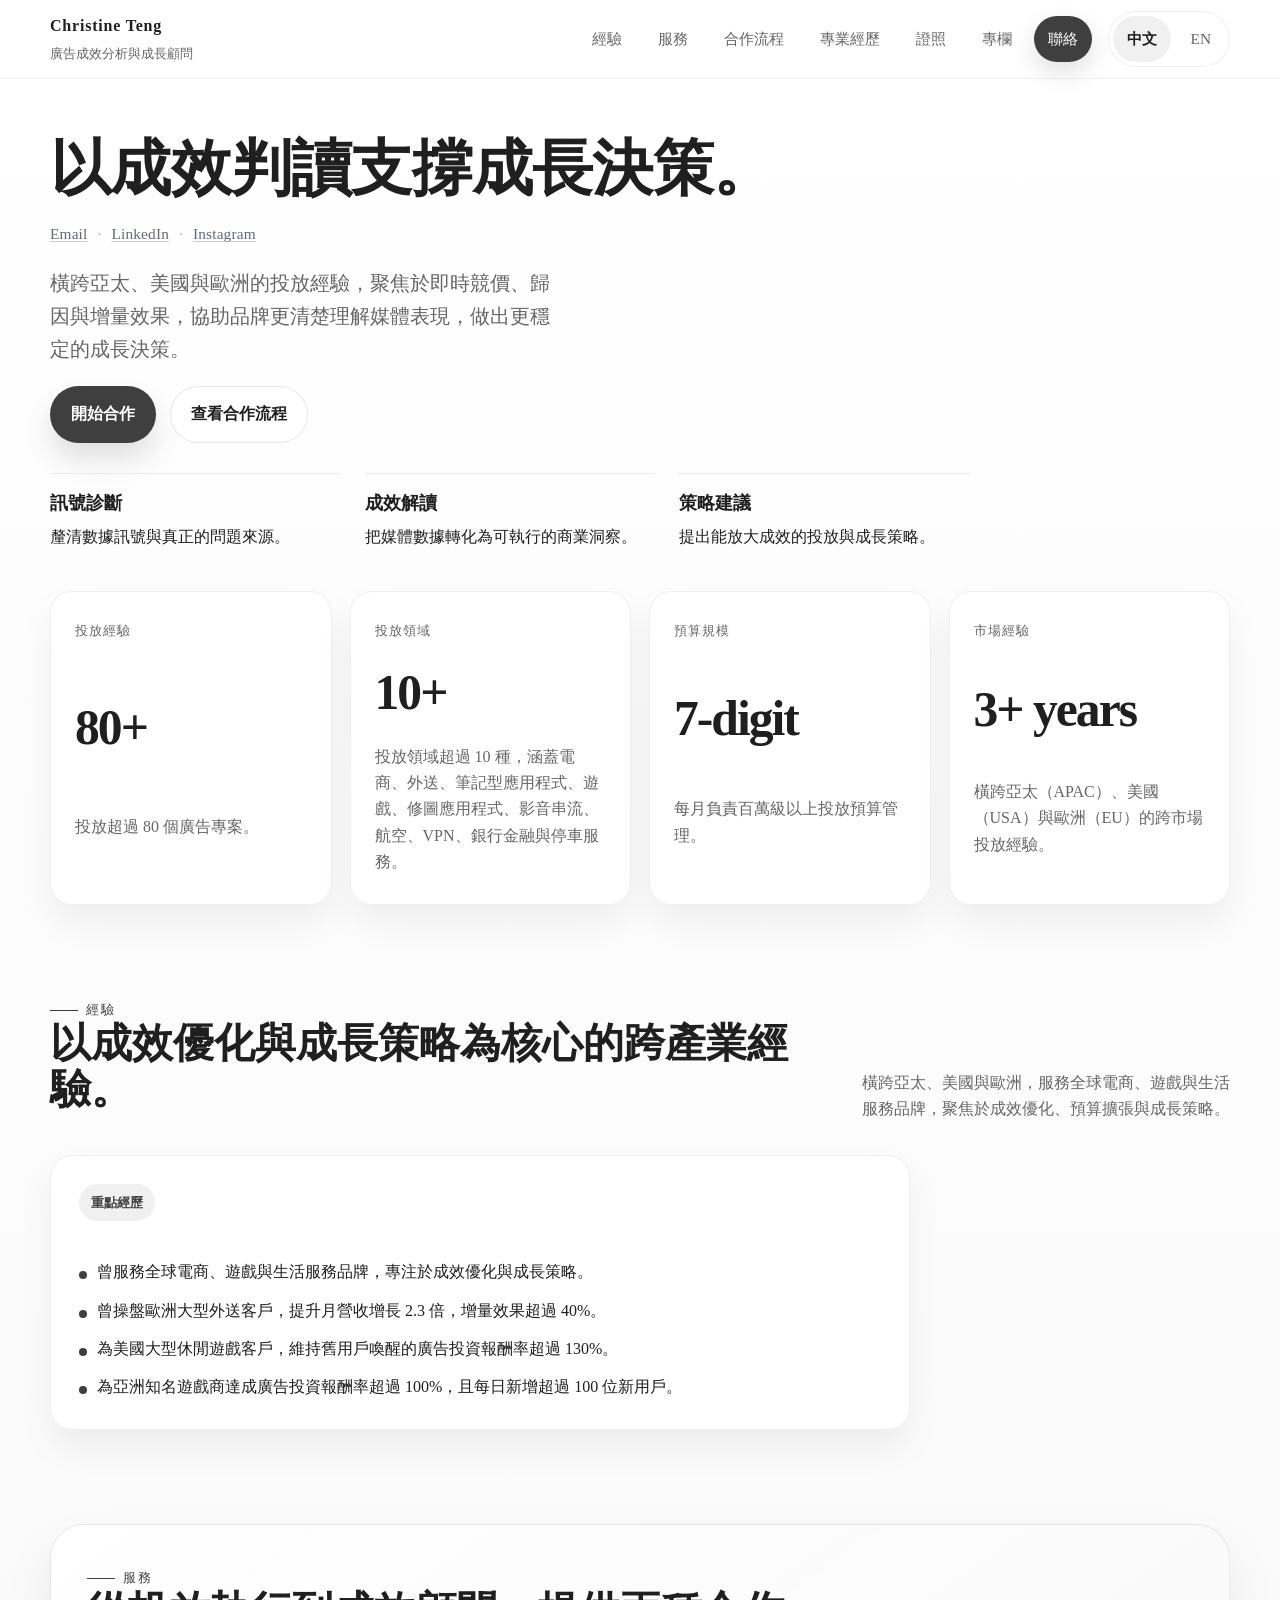
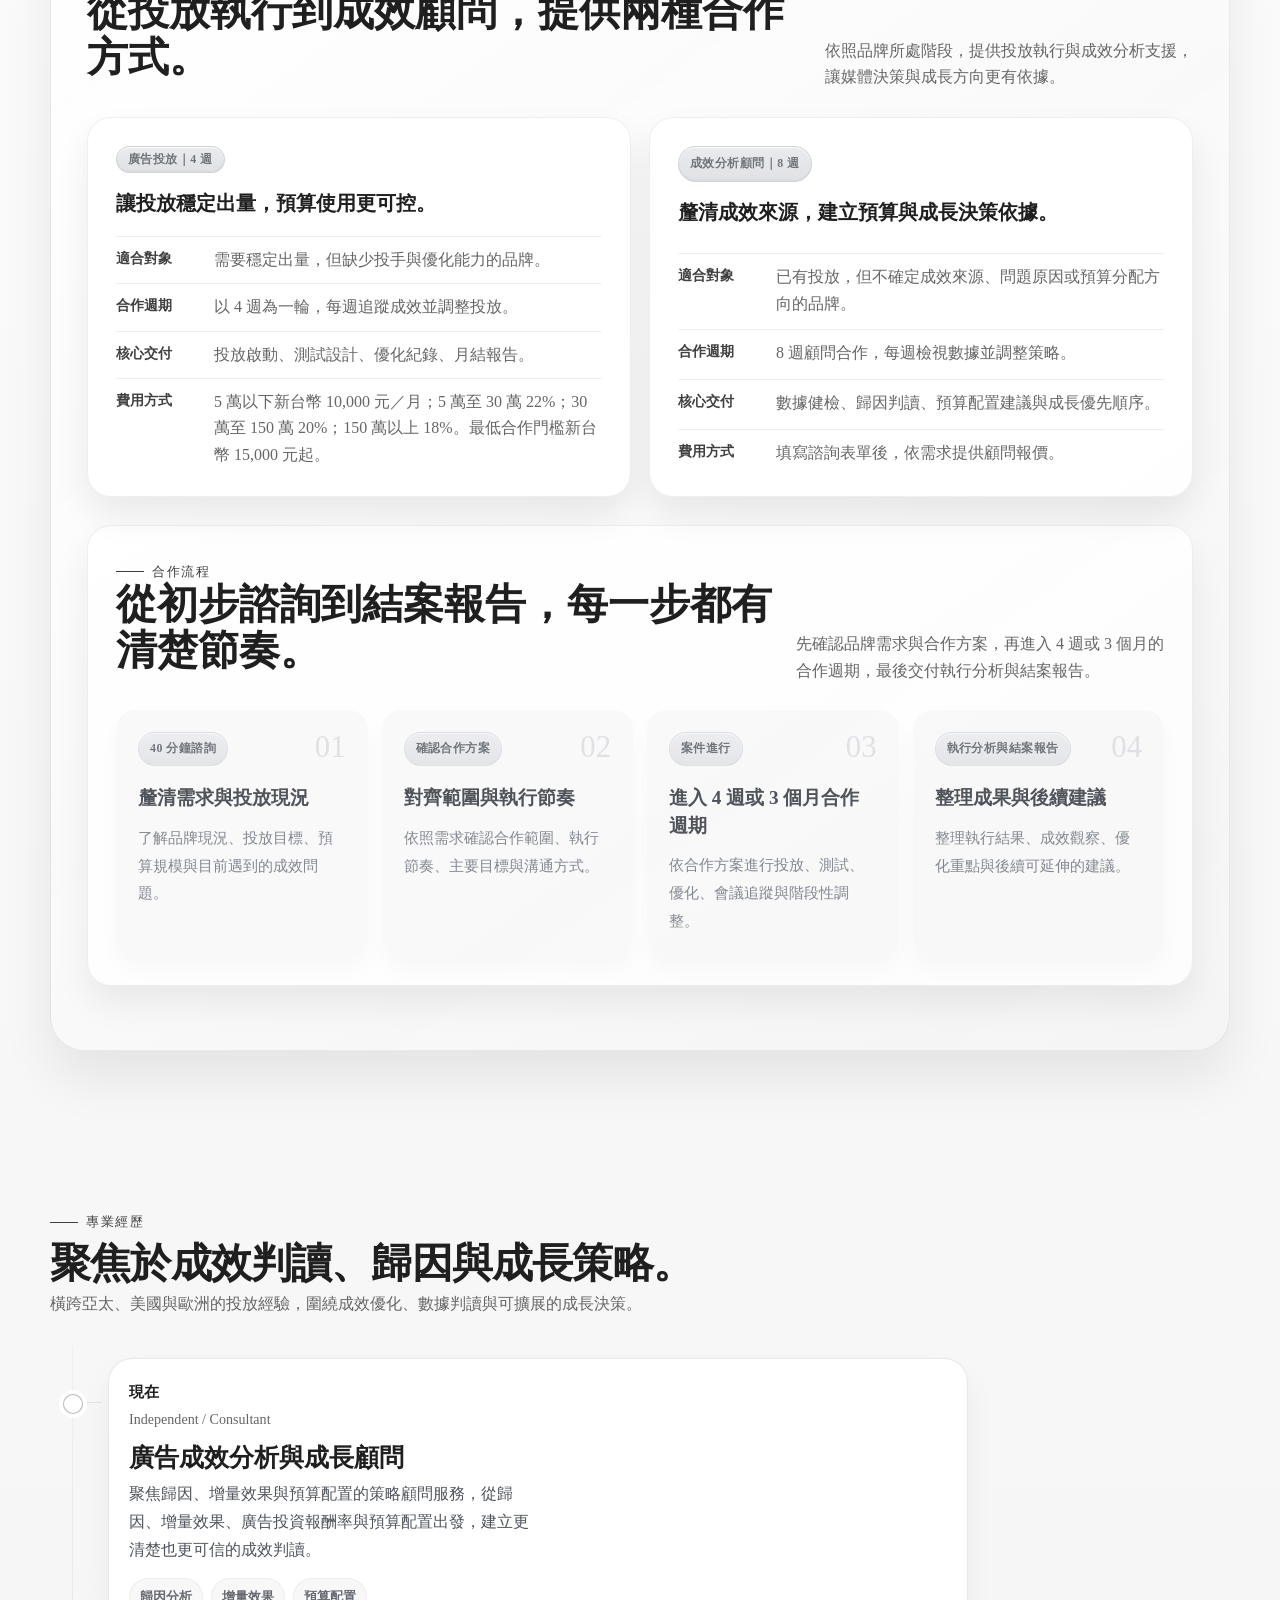
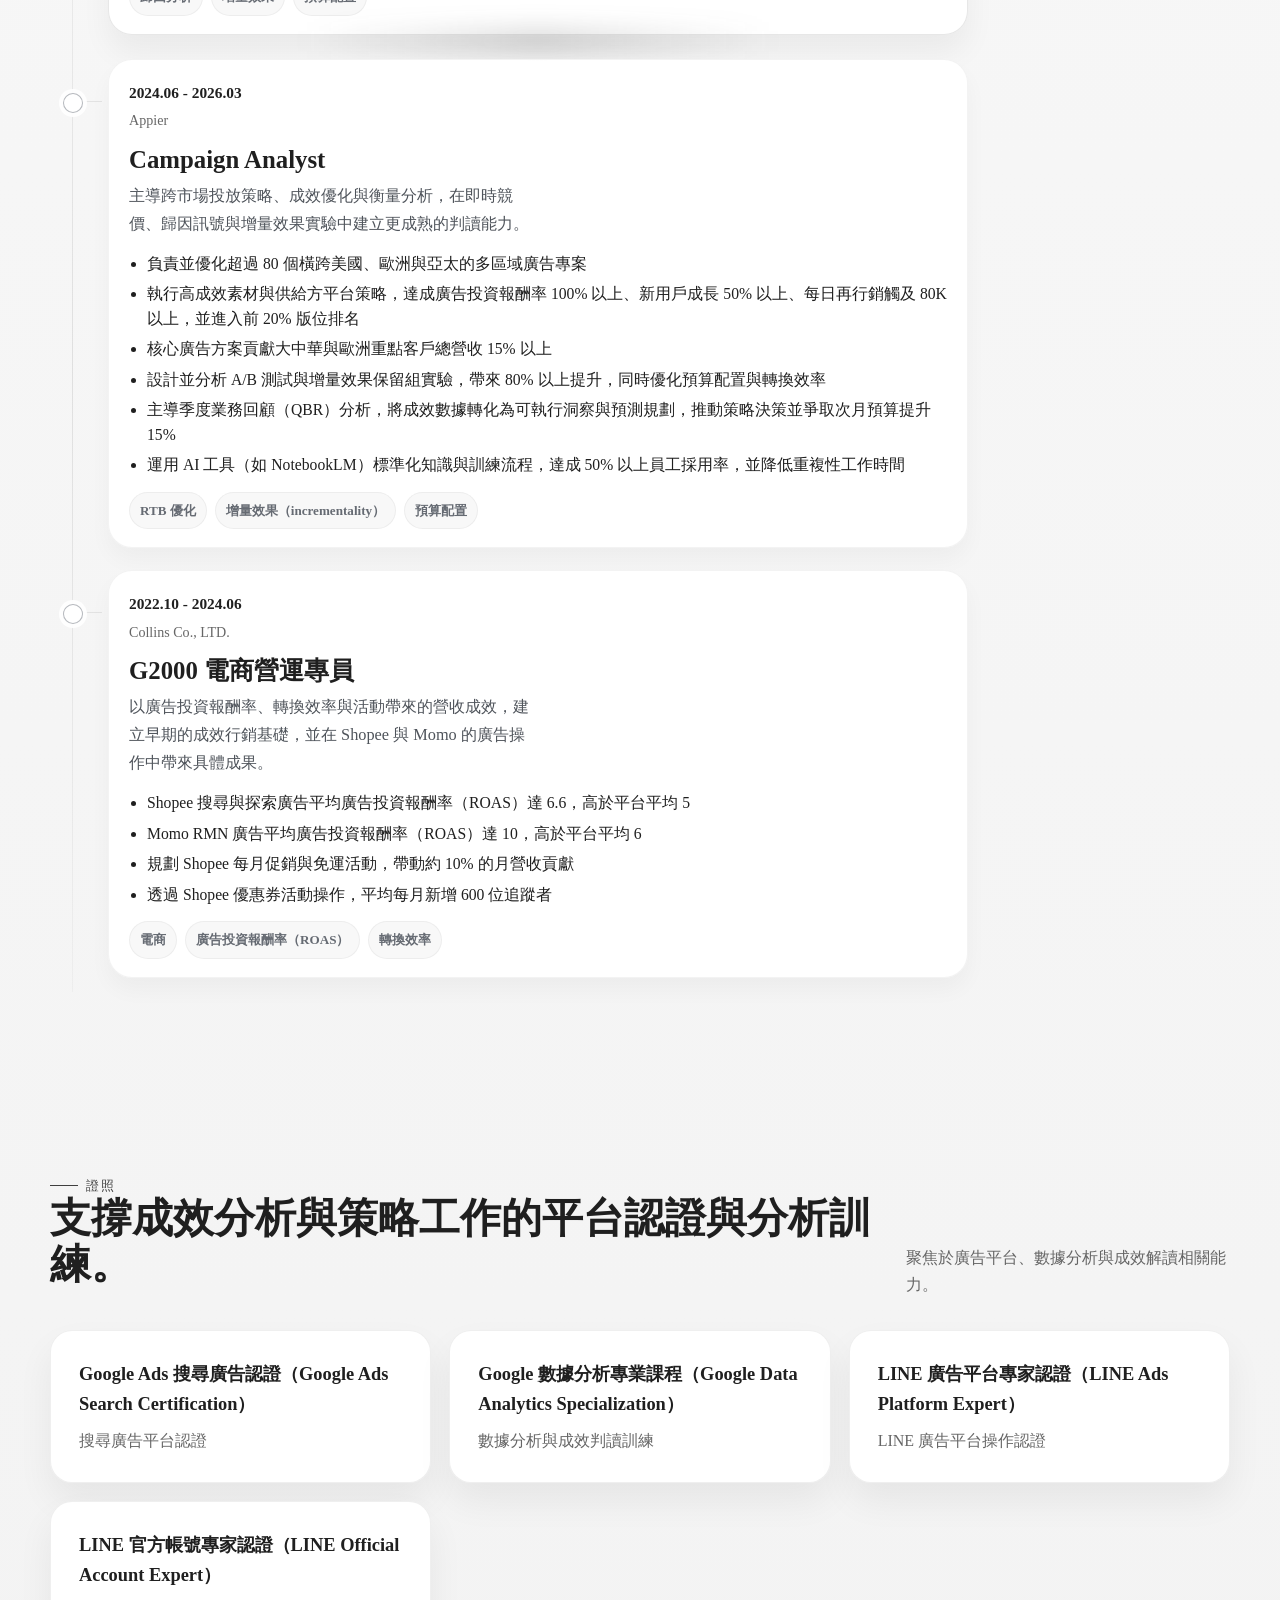
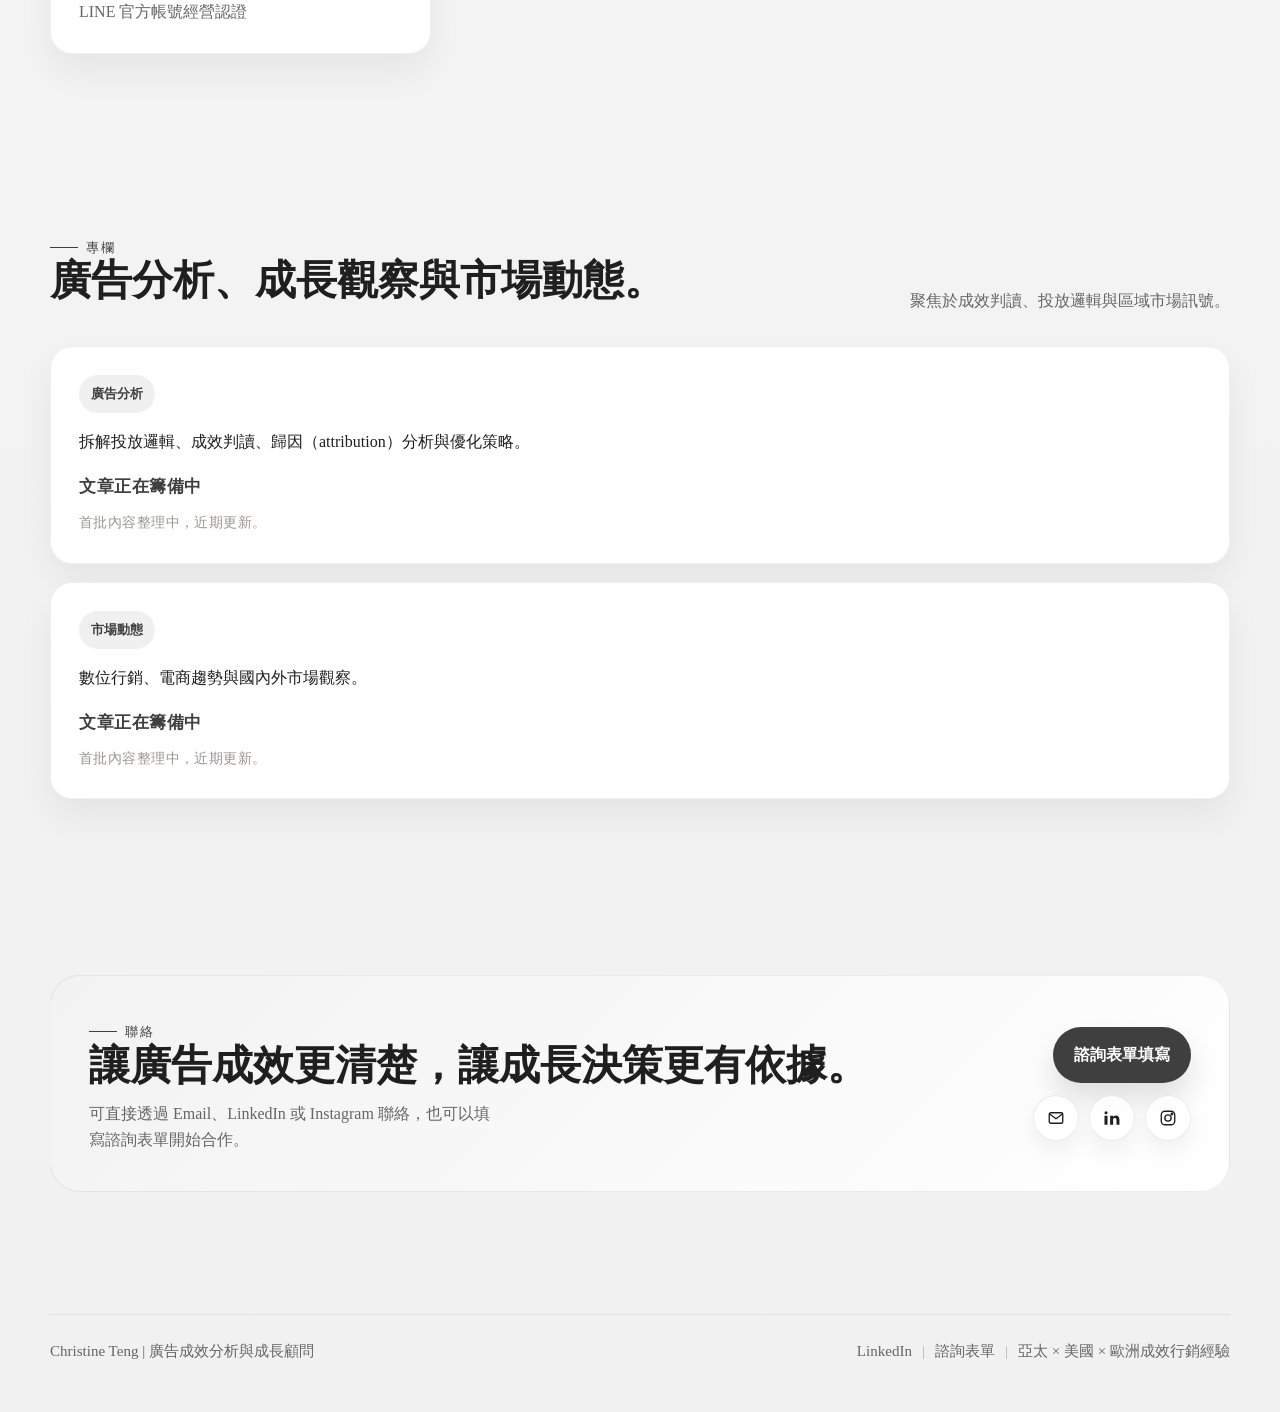
==== index.html @ c84ecf30 "Restore service pricing in summary cards" ====
<!DOCTYPE html>
<html lang="zh-Hant">
<head>
  <meta charset="UTF-8">
  <meta name="viewport" content="width=device-width, initial-scale=1.0">
  <title>Christine Teng | 廣告成效分析與成長顧問</title>
  <meta name="description" content="Christine Teng 專注於廣告數據分析、成效優化、歸因（attribution）與成長策略（growth strategy），具備亞太（APAC）、美國（USA）與歐洲（EU）跨市場投放經驗。">
  <script async src="https://www.googletagmanager.com/gtag/js?id=G-NPPJGKYBBK"></script>
  <script>
    window.dataLayer = window.dataLayer || [];
    function gtag(){dataLayer.push(arguments);}
    gtag('js', new Date());
    gtag('config', 'G-NPPJGKYBBK');
  </script>
  <style>
    :root {
      --bg: #f4f4f4;
      --panel: rgba(255,255,255,0.96);
      --text: #1f1f1f;
      --muted: #666;
      --line: rgba(60,60,60,0.12);
      --accent: #3f3f3f;
      --shadow: 0 18px 36px rgba(0,0,0,0.06);
      --radius: 22px;
      --max-width: 1180px;
      --transition: 220ms ease;
    }
    * { box-sizing: border-box; }
    html { scroll-behavior: smooth; }
    body, button, input, textarea, select {
      margin: 0;
      font-family: "Times New Roman", Times, serif;
      color: var(--text);
    }
    body {
      background: linear-gradient(180deg, #ffffff 0%, #f7f7f7 45%, #f1f1f1 100%);
      line-height: 1.65;
    }
    a { color: inherit; text-decoration: none; }
    .container { width: min(var(--max-width), calc(100% - 40px)); margin: 0 auto; }
    .section { padding: 88px 0; }
    .topbar {
      position: sticky;
      top: 0;
      z-index: 20;
      background: rgba(255,255,255,0.92);
      backdrop-filter: blur(12px);
      border-bottom: 1px solid rgba(60,60,60,0.08);
    }
    .topbar-inner {
      min-height: 78px;
      display: flex;
      align-items: center;
      justify-content: space-between;
      gap: 18px;
    }
    .brand { display: grid; gap: 4px; }
    .brand strong { font-size: 1rem; letter-spacing: .05em; }
    .brand span { font-size: .84rem; color: var(--muted); }
    .nav-wrap { display: flex; align-items: center; gap: 16px; }
    .nav-toggle {
      display: none;
      border: 1px solid var(--line);
      background: #fff;
      border-radius: 999px;
      padding: 11px 14px;
      cursor: pointer;
    }
    .nav-links { display: flex; align-items: center; gap: 8px; flex-wrap: wrap; }
    .nav-links a, .lang-switch a, .lang-switch span {
      padding: 10px 14px;
      border-radius: 999px;
      font-size: .96rem;
      color: var(--muted);
      transition: background var(--transition), color var(--transition), transform var(--transition);
    }
    .nav-links a:hover, .lang-switch a:hover { background: rgba(63,63,63,0.08); color: var(--text); transform: translateY(-1px); }
    .nav-cta { background: var(--accent); color: #fff !important; box-shadow: 0 10px 24px rgba(0,0,0,0.12); }
    .lang-switch {
      display: inline-flex;
      align-items: center;
      gap: 6px;
      padding: 4px;
      border: 1px solid rgba(60,60,60,0.08);
      border-radius: 999px;
      background: rgba(255,255,255,0.96);
    }
    .lang-switch span {
      color: var(--text);
      background: rgba(63,63,63,0.08);
      font-weight: 700;
    }
    .hero { padding: 56px 0 40px; }
    .hero-copy { max-width: 820px; display: grid; gap: 20px; }
    .hero-contact-line {
      display: flex;
      flex-wrap: wrap;
      align-items: center;
      gap: 10px;
      color: #666b73;
      font-size: 0.96rem;
      letter-spacing: 0.01em;
    }
    .hero-contact-line a {
      color: inherit;
      text-decoration: underline;
      text-decoration-thickness: 1px;
      text-underline-offset: 0.16em;
      text-decoration-color: rgba(102,107,115,0.35);
      transition: color var(--transition), text-decoration-color var(--transition);
    }
    .hero-contact-line a:hover {
      color: var(--text);
      text-decoration-color: rgba(38, 38, 38, 0.72);
    }
    .hero-contact-divider { color: rgba(102,107,115,0.58); }
    .eyebrow {
      display: inline-flex;
      align-items: center;
      gap: 8px;
      font-size: .82rem;
      letter-spacing: .12em;
      text-transform: uppercase;
      color: var(--accent);
    }
    .eyebrow::before { content: ""; width: 28px; height: 1px; background: currentColor; }
    h1, h2, h3, p { margin: 0; }
    h1 { font-size: clamp(2.8rem, 6vw, 5rem); line-height: 1.04; letter-spacing: -.02em; }
    h2 { font-size: clamp(2rem, 3.2vw, 3rem); line-height: 1.12; margin-bottom: 10px; }
    h3 { font-size: 1.22rem; line-height: 1.35; }
    .lead { font-size: clamp(1.08rem, 2vw, 1.26rem); color: var(--muted); max-width: 50ch; }
    .cta-group, .contact-actions { display: flex; flex-wrap: wrap; gap: 14px; }
    .button {
      display: inline-flex;
      align-items: center;
      justify-content: center;
      gap: 8px;
      padding: 14px 20px;
      border-radius: 999px;
      border: 1px solid transparent;
      font-weight: 700;
      transition: transform var(--transition), box-shadow var(--transition), background var(--transition);
    }
    .button:hover { transform: translateY(-2px); }
    .button-primary { background: var(--accent); color: #fff; box-shadow: 0 16px 28px rgba(0,0,0,0.12); }
    .button-secondary { background: #fff; border-color: var(--line); }
    .contact-actions {
      flex-direction: column;
      align-items: flex-end;
      gap: 12px;
    }
    .contact-socials {
      display: flex;
      flex-wrap: wrap;
      justify-content: flex-end;
      gap: 10px;
    }
    .contact-social {
      width: 46px;
      height: 46px;
      padding: 0;
      gap: 0;
      background: rgba(255,255,255,0.82);
      border-color: rgba(60,60,60,0.1);
      color: var(--text);
      box-shadow: 0 10px 22px rgba(0,0,0,0.06);
    }
    .contact-social svg {
      width: 18px;
      height: 18px;
      flex: 0 0 18px;
    }
    .metrics-grid, .services-grid, .insight-stack, .cert-grid { display: grid; gap: 18px; }
    .metrics-grid { grid-template-columns: repeat(4, minmax(0, 1fr)); }
    .services-grid { grid-template-columns: repeat(2, minmax(0, 1fr)); }
    .cert-grid { grid-template-columns: repeat(3, minmax(0, 1fr)); }
    .services-section { padding: 6px 0 72px; }
    .services-spotlight {
      padding: 36px;
      border-radius: 34px;
      background: linear-gradient(145deg, rgba(255,255,255,0.98), rgba(244,244,244,0.96));
      border: 1px solid rgba(60,60,60,0.1);
      box-shadow: 0 28px 52px rgba(0,0,0,0.08);
    }
    .services-section .section-heading { margin-bottom: 26px; }
    .services-grid--spotlight { grid-template-columns: 1.06fr .94fr; align-items: stretch; }
    .card, .metric-card, .panel, .insight-block, .cert-item {
      background: var(--panel);
      border: 1px solid rgba(60,60,60,0.08);
      border-radius: var(--radius);
      box-shadow: var(--shadow);
      transition: transform var(--transition), box-shadow var(--transition), border-color var(--transition);
    }
    .metric-card { padding: 28px 24px; display: grid; gap: 10px; min-height: 160px; }
    .metric-card small { color: var(--muted); font-size: .84rem; text-transform: uppercase; letter-spacing: .08em; }
    .metric-number { font-size: clamp(2.3rem, 4vw, 3.1rem); font-weight: 700; letter-spacing: -.04em; }
    .card, .panel, .insight-block, .cert-item { padding: 28px; }
    .service-card {
      min-height: 100%;
      padding: 32px;
      background: linear-gradient(180deg, rgba(255,255,255,0.98), rgba(249,249,249,0.96));
    }
    .card:hover, .metric-card:hover, .panel:hover, .insight-block:hover, .cert-item:hover, .service-card:hover,
    .card:focus-within, .metric-card:focus-within, .panel:focus-within, .insight-block:focus-within, .cert-item:focus-within, .service-card:focus-within {
      transform: translateY(-3px);
      border-color: rgba(182, 191, 207, 0.58);
      box-shadow:
        0 16px 24px rgba(245, 248, 252, 0.48),
        0 28px 40px -14px rgba(186, 196, 214, 0.62),
        0 40px 56px -24px rgba(132, 143, 160, 0.34);
    }
    .service-card.primary {
      transform: translateY(-8px);
      box-shadow: 0 26px 46px rgba(0,0,0,0.1);
      border-color: rgba(60,60,60,0.14);
    }
    .service-card h3 { font-size: clamp(1.4rem, 2.4vw, 2rem); margin-bottom: 10px; }
    .service-card .muted { font-size: 1.03rem; }
    .service-card--execution,
    .service-card--consulting {
      grid-column: 1 / -1;
      display: grid;
      gap: 28px;
    }
    .service-overview-grid {
      display: grid;
      grid-template-columns: repeat(2, minmax(0, 1fr));
      gap: 18px;
      margin-bottom: 28px;
    }
    .service-summary-card {
      padding: 28px;
      border-radius: 24px;
      background: rgba(255,255,255,0.88);
      border: 1px solid rgba(60,60,60,0.08);
      box-shadow: 0 18px 34px rgba(0,0,0,0.075);
      display: grid;
      gap: 18px;
    }
    .service-summary-card .chip {
      padding: 6px 11px;
      border-radius: 999px;
      background: linear-gradient(180deg, rgba(232,234,237,0.95), rgba(220,223,227,0.9));
      border: 1px solid rgba(196, 201, 208, 0.65);
      box-shadow:
        inset 0 1px 0 rgba(255,255,255,0.92),
        inset 0 -1px 1px rgba(181, 187, 196, 0.2);
      color: #70757c;
      font-size: 0.74rem;
      font-weight: 600;
      line-height: 1.15;
      letter-spacing: 0.04em;
      margin-bottom: 0;
    }
    .summary-facts {
      display: grid;
      gap: 10px;
      margin: 0;
    }
    .summary-fact {
      display: grid;
      grid-template-columns: 86px minmax(0, 1fr);
      gap: 12px;
      padding-top: 10px;
      border-top: 1px solid rgba(60,60,60,0.08);
      color: var(--muted);
    }
    .summary-fact dt {
      color: var(--accent);
      font-weight: 700;
      font-size: .88rem;
    }
    .summary-fact dd { margin: 0; }
    .service-process-panel {
      margin: 28px 0;
      padding: 28px;
      border-radius: 24px;
      background: rgba(255,255,255,0.76);
      border: 1px solid rgba(60,60,60,0.08);
      box-shadow: 0 18px 34px rgba(0,0,0,0.065);
    }
    .full-plan-list {
      display: grid;
      gap: 14px;
      margin-top: 28px;
    }
    .full-plan {
      border-radius: 24px;
      border: 1px solid rgba(60,60,60,0.08);
      background: rgba(255,255,255,0.9);
      box-shadow: 0 16px 30px rgba(0,0,0,0.065);
      overflow: hidden;
    }
    .full-plan > summary {
      display: flex;
      align-items: center;
      justify-content: space-between;
      gap: 18px;
      padding: 22px 24px;
      cursor: pointer;
      list-style: none;
      background: rgba(63,63,63,0.055);
    }
    .full-plan > summary::-webkit-details-marker { display: none; }
    .full-plan > summary::after {
      content: "+";
      width: 32px;
      height: 32px;
      border-radius: 999px;
      display: inline-flex;
      align-items: center;
      justify-content: center;
      flex: 0 0 32px;
      background: rgba(63,63,63,0.08);
      color: var(--accent);
      font-size: 1.16rem;
      font-weight: 700;
      line-height: 1;
    }
    .full-plan[open] > summary::after { content: "-"; }
    .full-plan-summary {
      display: grid;
      gap: 4px;
    }
    .full-plan-summary strong {
      font-size: clamp(1.2rem, 2vw, 1.6rem);
      line-height: 1.32;
    }
    .full-plan-summary span {
      color: var(--muted);
      font-size: .95rem;
    }
    .full-plan-content {
      display: grid;
      gap: 28px;
      padding: 24px;
    }
    .service-intro {
      display: grid;
      grid-template-columns: minmax(0, 1.15fr) minmax(260px, .85fr);
      gap: 24px;
      align-items: start;
    }
    .service-fit {
      padding: 20px;
      border-radius: 18px;
      background: rgba(246,246,246,0.92);
      border: 1px solid rgba(60,60,60,0.08);
    }
    .service-fit strong,
    .service-block-title {
      display: block;
      margin-bottom: 8px;
      font-size: .9rem;
      letter-spacing: .08em;
      color: var(--accent);
      font-weight: 700;
    }
    .service-cycle {
      display: grid;
      grid-template-columns: 1fr;
      gap: 12px;
    }
    .service-cycle-head {
      display: flex;
      align-items: center;
      justify-content: space-between;
      gap: 14px;
      margin-bottom: 10px;
    }
    .service-toggle-actions {
      display: flex;
      align-items: center;
      gap: 8px;
      flex-wrap: wrap;
    }
    .service-toggle-button {
      border: 1px solid rgba(60,60,60,0.1);
      background: rgba(255,255,255,0.76);
      color: #4f545b;
      border-radius: 999px;
      padding: 7px 11px;
      font-family: inherit;
      font-size: .84rem;
      font-weight: 700;
      cursor: pointer;
      transition: background var(--transition), color var(--transition), transform var(--transition), border-color var(--transition);
    }
    .service-toggle-button:hover,
    .service-toggle-button:focus-visible {
      background: rgba(63,63,63,0.08);
      border-color: rgba(60,60,60,0.18);
      color: var(--text);
      transform: translateY(-1px);
      outline: none;
    }
    .week-card {
      border-radius: 18px;
      background: rgba(250,250,250,0.94);
      border: 1px solid rgba(60,60,60,0.08);
      overflow: hidden;
      box-shadow: 0 8px 16px rgba(0,0,0,0.025);
      transition: border-color var(--transition), background var(--transition), box-shadow var(--transition), transform var(--transition);
    }
    .week-card[open] {
      background: rgba(255,255,255,0.94);
      border-color: rgba(60,60,60,0.14);
      box-shadow: 0 14px 26px rgba(0,0,0,0.055);
    }
    .week-card summary {
      display: flex;
      align-items: center;
      justify-content: space-between;
      gap: 18px;
      padding: 18px 20px;
      cursor: pointer;
      list-style: none;
      background: rgba(63,63,63,0.045);
      color: #343434;
    }
    .week-card summary::-webkit-details-marker { display: none; }
    .week-card summary::after {
      content: "+";
      width: 28px;
      height: 28px;
      border-radius: 999px;
      display: inline-flex;
      align-items: center;
      justify-content: center;
      flex: 0 0 28px;
      background: rgba(63,63,63,0.08);
      color: var(--accent);
      font-size: 1.1rem;
      font-weight: 700;
      line-height: 1;
    }
    .week-card[open] summary::after { content: "-"; }
    .week-card[open] summary {
      background: rgba(63,63,63,0.085);
      color: var(--text);
    }
    .week-card summary h4 {
      font-weight: 700;
      color: inherit;
    }
    .week-content {
      display: grid;
      gap: 10px;
      padding: 0 20px 18px;
    }
    .week-card h4,
    .service-block h4 {
      margin: 0;
      font-size: 1.05rem;
      line-height: 1.38;
    }
    .week-card ul,
    .service-block ul {
      margin: 0;
      padding-left: 18px;
      color: var(--muted);
    }
    .week-card li,
    .service-block li { margin-bottom: 6px; }
    .deliverable {
      margin-top: auto;
      padding-top: 10px;
      border-top: 1px solid rgba(60,60,60,0.08);
      color: var(--text);
      font-weight: 700;
      line-height: 1.5;
    }
    .process-grid {
      display: grid;
      grid-template-columns: repeat(4, minmax(0, 1fr));
      gap: 12px;
    }
    .process-step {
      padding: 18px;
      border-radius: 18px;
      background: rgba(255,255,255,0.78);
      border: 1px solid rgba(60,60,60,0.08);
      display: grid;
      gap: 10px;
    }
    .process-step span {
      color: rgba(63,63,63,0.48);
      font-size: .86rem;
      font-weight: 700;
      letter-spacing: .08em;
    }
    .process-step strong {
      font-size: 1.08rem;
      line-height: 1.42;
    }
    .service-bottom {
      display: grid;
      grid-template-columns: minmax(0, 1fr) minmax(280px, .78fr);
      gap: 18px;
    }
    .service-bottom--single { grid-template-columns: 1fr; }
    .service-block {
      padding: 20px;
      border-radius: 18px;
      background: rgba(255,255,255,0.74);
      border: 1px solid rgba(60,60,60,0.08);
    }
    .pricing-table {
      display: grid;
      gap: 0;
      overflow: hidden;
      border-radius: 16px;
      border: 1px solid rgba(60,60,60,0.08);
      background: rgba(255,255,255,0.82);
    }
    .pricing-formula {
      margin: 0 0 12px;
      padding: 12px 14px;
      border-radius: 14px;
      background: rgba(63,63,63,0.07);
      color: #4f545b;
      font-weight: 700;
      line-height: 1.55;
    }
    .pricing-row {
      display: grid;
      grid-template-columns: minmax(0, 1fr) auto;
      gap: 14px;
      padding: 13px 15px;
      border-bottom: 1px solid rgba(60,60,60,0.07);
      align-items: center;
    }
    .pricing-row:last-child { border-bottom: 0; }
    .pricing-row strong { white-space: nowrap; }
    .pricing-row--head {
      background: rgba(63,63,63,0.06);
      color: var(--accent);
      font-size: .82rem;
      font-weight: 700;
      letter-spacing: .08em;
    }
    .pricing-threshold {
      display: grid;
      gap: 4px;
      margin-top: 14px;
      padding: 15px 16px;
      border-radius: 16px;
      background: rgba(63,63,63,0.08);
      border: 1px solid rgba(60,60,60,0.08);
    }
    .pricing-threshold span {
      font-size: .78rem;
      font-weight: 700;
      letter-spacing: .08em;
      color: var(--accent);
    }
    .pricing-threshold strong {
      font-size: 1.08rem;
      line-height: 1.45;
    }
    .service-note {
      padding: 18px 20px;
      border-radius: 18px;
      background: rgba(63,63,63,0.08);
      color: #3f3f3f;
      font-weight: 700;
    }
    .card-topline { display: flex; align-items: center; justify-content: space-between; gap: 14px; margin-bottom: 14px; }
    .chip {
      display: inline-flex;
      align-items: center;
      padding: 8px 12px;
      border-radius: 999px;
      background: rgba(63,63,63,0.08);
      font-size: .82rem;
      font-weight: 700;
      color: var(--accent);
      width: fit-content;
      margin-bottom: 16px;
    }
    .card-index { font-size: 1.7rem; color: rgba(63,63,63,0.45); }
    .expertise-board {
      display: grid;
      grid-template-columns: repeat(2, minmax(0, 1fr));
      gap: 0;
      overflow: hidden;
      max-width: 860px;
      margin: 0 auto;
      border-radius: 26px;
      border: 1px solid rgba(198, 203, 210, 0.52);
      background: rgba(255,255,255,0.98);
      box-shadow:
        inset 0 1px 0 rgba(255,255,255,0.7),
        0 16px 28px rgba(244, 247, 251, 0.32),
        0 28px 46px -24px rgba(146, 155, 168, 0.24);
    }
    .expertise-tile {
      min-height: 228px;
      padding: 26px 28px;
      display: flex;
      flex-direction: column;
      justify-content: flex-start;
      background: transparent;
      color: #4d5259;
      border-right: 1px solid rgba(198, 203, 210, 0.28);
      border-bottom: 1px solid rgba(198, 203, 210, 0.28);
      transition: transform var(--transition), box-shadow var(--transition), background var(--transition);
    }
    .expertise-tile:nth-child(2n) { border-right: none; }
    .expertise-tile:nth-last-child(-n + 2) { border-bottom: none; }
    .expertise-tile:hover,
    .expertise-tile:focus-within {
      transform: translateY(-1px);
      background: linear-gradient(180deg, rgba(251,252,253,0.78), rgba(244,246,249,0.58));
      box-shadow:
        inset 0 1px 0 rgba(255,255,255,0.88),
        0 22px 32px -24px rgba(193, 202, 214, 0.82);
    }
    .expertise-tile .card-topline { margin-bottom: 18px; }
    .expertise-tile > div:last-child {
      display: grid;
      gap: 16px;
      align-content: start;
    }
    .expertise-tile .chip {
      padding: 6px 11px;
      border-radius: 999px;
      background: linear-gradient(180deg, rgba(232,234,237,0.95), rgba(220,223,227,0.9));
      border: 1px solid rgba(196, 201, 208, 0.65);
      box-shadow:
        inset 0 1px 0 rgba(255,255,255,0.92),
        inset 0 -1px 1px rgba(181, 187, 196, 0.2);
      color: #70757c;
      font-size: 0.74rem;
      font-weight: 600;
      letter-spacing: 0.04em;
      margin-bottom: 0;
    }
    .expertise-tile .card-index {
      font-size: clamp(1.8rem, 2.7vw, 2.3rem);
      color: rgba(146, 151, 159, 0.26);
    }
    .expertise-tile h3 {
      font-size: clamp(1.2rem, 1.35vw, 1.42rem);
      line-height: 1.46;
      letter-spacing: -0.014em;
      color: #50555d;
      max-width: none;
      margin-bottom: 0;
      text-wrap: pretty;
    }
    .expertise-tile .muted {
      color: #7a7f87;
      font-size: clamp(0.92rem, 0.94vw, 0.96rem);
      line-height: 1.8;
      max-width: none;
      text-wrap: pretty;
    }
    .process-flow {
      display: grid;
      grid-template-columns: repeat(4, minmax(0, 1fr));
      gap: 14px;
    }
    .process-step-card {
      min-height: 230px;
      padding: 22px;
      border-radius: 20px;
      background: rgba(247,248,249,0.76);
      display: grid;
      gap: 18px;
      align-content: start;
      box-shadow: 0 12px 22px rgba(0,0,0,0.028);
      transition: transform var(--transition), background var(--transition), box-shadow var(--transition);
    }
    .process-step-card:hover,
    .process-step-card:focus-within {
      transform: translateY(-2px);
      background: rgba(255,255,255,0.88);
      box-shadow: 0 16px 28px rgba(0,0,0,0.045);
    }
    .process-step-card .card-topline {
      align-items: flex-start;
      margin-bottom: 0;
    }
    .process-step-card .chip {
      padding: 6px 11px;
      border-radius: 999px;
      background: linear-gradient(180deg, rgba(232,234,237,0.82), rgba(220,223,227,0.76));
      border: 1px solid rgba(196, 201, 208, 0.36);
      box-shadow: inset 0 1px 0 rgba(255,255,255,0.72);
      color: #70757c;
      font-size: 0.74rem;
      font-weight: 600;
      letter-spacing: 0.04em;
      margin-bottom: 0;
    }
    .process-step-card .card-index {
      font-size: clamp(1.65rem, 2.4vw, 2.05rem);
      color: rgba(146, 151, 159, 0.24);
      line-height: 1;
    }
    .process-step-card > div:last-child {
      display: grid;
      gap: 12px;
    }
    .process-step-card h3 {
      font-size: clamp(1.05rem, 1.5vw, 1.24rem);
      line-height: 1.45;
      color: #4f545b;
    }
    .process-step-card .muted {
      font-size: 0.96rem;
      line-height: 1.82;
      color: #838890;
    }
    .muted { color: var(--muted); }
    .placeholder {
      font-size: 0.9rem;
      color: #9c958f;
      margin-top: 10px;
      letter-spacing: 0.03em;
    }
    .coming-soon {
      margin-top: 18px;
      font-size: 1.05rem;
      font-weight: 700;
      color: var(--accent);
      letter-spacing: 0.03em;
    }
    .problem-panel ul, .service-list { margin: 18px 0 0; padding-left: 18px; color: var(--muted); }
    .problem-panel li, .service-list li { margin-bottom: 8px; }
    .section-heading {
      display: flex;
      justify-content: space-between;
      align-items: end;
      gap: 24px;
      margin-bottom: 32px;
    }
    .section-heading p { max-width: 46ch; color: var(--muted); }
    .cert-item strong { display: block; font-size: 1.15rem; margin-bottom: 8px; }
    .experience-copy { max-width: 860px; display: grid; gap: 16px; }
    .experience-points { display: grid; gap: 12px; margin-top: 6px; }
    .experience-points p { position: relative; padding-left: 18px; }
    .experience-points p::before {
      content: "";
      position: absolute;
      left: 0;
      top: .75em;
      width: 8px;
      height: 8px;
      border-radius: 50%;
      background: var(--accent);
    }
    .approach-notes {
      display: grid;
      grid-template-columns: repeat(3, minmax(0, 1fr));
      gap: 24px;
      max-width: 920px;
      padding-top: 10px;
    }
    .approach-note { padding-top: 14px; border-top: 1px solid rgba(60,60,60,0.1); }
    .approach-note strong { display: block; margin-bottom: 6px; font-size: 1.15rem; }
    .career-arc {
      padding: 0;
      background: transparent;
      border: 0;
      box-shadow: none;
    }
    .career-head { display: grid; gap: 8px; margin-bottom: 28px; }
    .career-hero {
      display: grid;
      gap: 6px;
      max-width: 680px;
    }
    .career-hero strong { font-size: clamp(1.75rem, 3.2vw, 2.7rem); line-height: 1.08; letter-spacing: -0.02em; }
    .timeline-list {
      position: relative;
      display: grid;
      gap: 22px;
      padding: 14px 0;
    }
    .timeline-list::before {
      content: "";
      position: absolute;
      top: 0;
      bottom: 0;
      left: 22px;
      width: 1px;
      background: linear-gradient(180deg, rgba(63,63,63,0.04), rgba(63,63,63,0.12), rgba(63,63,63,0.04));
      transform: none;
    }
    .timeline-item {
      position: relative;
      width: min(100%, 860px);
      opacity: 0;
      transform: translateY(34px);
      transition:
        opacity 700ms ease var(--timeline-delay, 0ms),
        transform 700ms ease var(--timeline-delay, 0ms);
    }
    .timeline-item { margin-left: 58px; }
    .timeline-item.is-visible {
      opacity: 1;
      transform: translateY(0);
    }
    .timeline-item::before {
      content: "";
      position: absolute;
      top: 34px;
      width: 18px;
      height: 18px;
      border-radius: 50%;
      border: 1.5px solid rgba(120, 126, 136, 0.55);
      background: #fff;
      box-shadow: 0 0 0 4px rgba(255,255,255,0.92);
      z-index: 2;
    }
    .timeline-item::after {
      content: "";
      position: absolute;
      top: 42px;
      width: 42px;
      height: 1px;
      background: rgba(63,63,63,0.1);
    }
    .timeline-item::before { left: -45px; }
    .timeline-item::after { left: -36px; width: 30px; }
    .timeline-card {
      position: relative;
      padding: 20px 20px 18px;
      border-radius: 24px;
      border: 1px solid rgba(60,60,60,0.06);
      background: rgba(255,255,255,0.96);
      box-shadow: 0 12px 22px rgba(0,0,0,0.035);
      transition: transform var(--transition), box-shadow var(--transition), border-color var(--transition);
      outline: none;
      cursor: pointer;
    }
    .timeline-card::after {
      content: "";
      position: absolute;
      left: 14%;
      right: 14%;
      bottom: -18px;
      height: 22px;
      border-radius: 999px;
      background: radial-gradient(circle, rgba(63,63,63,0.22) 0%, rgba(63,63,63,0.08) 46%, rgba(63,63,63,0) 76%);
      filter: blur(12px);
      opacity: 0;
      transition: opacity var(--transition);
      pointer-events: none;
    }
    .timeline-card:hover,
    .timeline-card:focus-visible,
    .timeline-card.is-active {
      transform: translateY(-2px);
      box-shadow: 0 18px 30px rgba(0,0,0,0.05);
      border-color: rgba(63,63,63,0.12);
    }
    .timeline-card:hover::after,
    .timeline-card:focus-visible::after,
    .timeline-card.is-active::after {
      opacity: 1;
    }
    .timeline-meta {
      display: grid;
      gap: 4px;
      margin-bottom: 12px;
    }
    .timeline-label {
      font-size: 0.96rem;
      font-weight: 700;
    }
    .timeline-sub {
      color: var(--muted);
      font-size: 0.88rem;
    }
    .timeline-content h3 {
      font-size: 1.55rem;
      line-height: 1.18;
      margin-bottom: 8px;
    }
    .timeline-content .lead {
      font-size: 1.02rem;
      color: #4f545b;
      max-width: 50ch;
      margin-bottom: 12px;
      line-height: 1.72;
    }
    .timeline-content p + p {
      margin-top: 10px;
    }
    .impact {
      margin: 14px 0;
      padding-left: 18px;
    }
    .impact li {
      margin-bottom: 6px;
      font-size: 0.98rem;
      line-height: 1.56;
      color: var(--text);
    }
    .tags {
      display: flex;
      flex-wrap: wrap;
      gap: 8px;
      margin-top: 14px;
    }
    .tags span {
      padding: 7px 10px;
      border-radius: 999px;
      background: rgba(248,248,248,0.98);
      border: 1px solid rgba(60,60,60,0.06);
      color: #666b73;
      font-size: 0.82rem;
      font-weight: 600;
      box-shadow: none;
    }
    .contact-wrap {
      padding: 38px;
      border-radius: 30px;
      background: linear-gradient(135deg, rgba(242,242,242,0.98), rgba(255,255,255,0.98));
      border: 1px solid rgba(60,60,60,0.08);
      display: grid;
      grid-template-columns: 1fr auto;
      gap: 24px;
      align-items: center;
    }
    .footer { padding: 34px 0 48px; color: var(--muted); font-size: .94rem; }
    .footer-inner {
      display: flex;
      justify-content: space-between;
      gap: 20px;
      align-items: center;
      border-top: 1px solid rgba(60,60,60,0.08);
      padding-top: 24px;
      flex-wrap: wrap;
    }
    .footer-links {
      display: flex;
      align-items: center;
      gap: 10px;
      flex-wrap: wrap;
    }
    .footer-links a:hover { color: var(--text); }
    .footer-divider { color: rgba(60,60,60,0.35); }
    .reveal { opacity: 0; transform: translateY(24px); transition: opacity 700ms ease, transform 700ms ease; }
    .reveal.is-visible { opacity: 1; transform: translateY(0); }
    @media (min-width: 981px) {
      .hero-copy { max-width: 920px; }
      h1 {
        font-size: clamp(2.5rem, 4.8vw, 4.15rem);
        letter-spacing: -0.012em;
        line-height: 1.08;
        text-wrap: balance;
      }
    }
    @media (max-width: 980px) {
      .metrics-grid, .services-grid, .approach-notes, .cert-grid { grid-template-columns: 1fr 1fr; }
      .services-grid--spotlight { grid-template-columns: 1fr; }
      .service-card.primary { transform: none; }
      .service-overview-grid { grid-template-columns: 1fr; }
      .service-intro,
      .service-bottom { grid-template-columns: 1fr; }
      .process-grid { grid-template-columns: repeat(2, minmax(0, 1fr)); }
      .process-flow { grid-template-columns: repeat(2, minmax(0, 1fr)); }
      .contact-wrap { grid-template-columns: 1fr; }
      .contact-actions, .contact-socials { align-items: flex-start; justify-content: flex-start; }
      .expertise-board { grid-template-columns: 1fr; }
      .expertise-tile { border-right: none; }
      .expertise-tile:nth-last-child(-n + 2) { border-bottom: 1px solid rgba(198, 203, 210, 0.28); }
      .expertise-tile:last-child { border-bottom: none; }
      .timeline-list::before { left: 18px; transform: none; }
      .timeline-item {
        width: auto;
        margin: 0 0 0 48px;
      }
      .timeline-item::before {
        left: -39px;
      }
      .timeline-item::after {
        left: -30px;
        width: 30px;
      }
    }
    @media (max-width: 760px) {
      .container { width: min(var(--max-width), calc(100% - 24px)); }
      .topbar-inner { min-height: 72px; }
      .nav-toggle { display: inline-flex; }
      .nav-wrap { gap: 10px; }
      .nav-links {
        position: absolute;
        left: 12px;
        right: 12px;
        top: calc(100% + 10px);
        background: rgba(255,255,255,0.98);
        border: 1px solid rgba(60,60,60,0.1);
        border-radius: 24px;
        box-shadow: var(--shadow);
        padding: 12px;
        display: none;
        flex-direction: column;
        align-items: stretch;
      }
      .nav-links.is-open { display: flex; }
      .nav-links a { width: 100%; }
      .hero { padding-top: 28px; }
      .metrics-grid, .services-grid, .approach-notes, .cert-grid { grid-template-columns: 1fr; }
      .services-spotlight { padding: 28px 22px; }
      .service-summary-card,
      .service-process-panel,
      .full-plan-content { padding: 20px; }
      .summary-fact { grid-template-columns: 1fr; gap: 4px; }
      .service-cycle-head { align-items: flex-start; flex-direction: column; }
      .week-card summary { padding: 16px; }
      .week-content { padding: 0 16px 16px; }
      .process-grid { grid-template-columns: 1fr; }
      .process-flow { grid-template-columns: 1fr; }
      .process-step-card {
        min-height: auto;
        padding: 20px 18px;
      }
      .pricing-row { grid-template-columns: 1fr; gap: 4px; }
      .pricing-row--head { display: none; }
      .section-heading { flex-direction: column; align-items: start; }
      .timeline-card { padding: 24px 22px; }
      .timeline-content h3 { font-size: 1.48rem; }
      .contact-wrap { padding: 28px 22px; }
      .timeline-card { padding: 20px 18px 18px; }
      .expertise-tile {
        min-height: 176px;
        padding: 20px 18px;
      }
      .expertise-tile h3 {
        font-size: clamp(1.22rem, 5.2vw, 1.55rem);
        max-width: 12ch;
      }
      .expertise-tile .muted { font-size: 0.92rem; }
    }
    @media (prefers-reduced-motion: reduce) {
      html { scroll-behavior: auto; }
      *, *::before, *::after { animation: none !important; transition-duration: .01ms !important; }
      .reveal, .reveal.is-visible, .timeline-item, .timeline-item.is-visible { opacity: 1; transform: none; }
    }
  </style>
</head>
<body>
  <header class="topbar">
    <div class="container topbar-inner">
      <a class="brand" href="#home" aria-label="Christine Teng 首頁">
        <strong>Christine Teng</strong>
        <span>廣告成效分析與成長顧問</span>
      </a>
      <div class="nav-wrap">
        <button class="nav-toggle" type="button" aria-expanded="false" aria-controls="site-nav">選單</button>
        <nav class="nav-links" id="site-nav" aria-label="主導覽">
          <a href="#experience">經驗</a>
          <a href="#services">服務</a>
          <a href="#service-process">合作流程</a>
          <a href="#about">專業經歷</a>
          <a href="#certifications">證照</a>
          <a href="#insights">專欄</a>
          <a href="#contact" class="nav-cta">聯絡</a>
        </nav>
        <div class="lang-switch" aria-label="語言切換">
          <span>中文</span>
          <a href="/en/">EN</a>
        </div>
      </div>
    </div>
  </header>

  <main id="home">
    <section class="hero">
      <div class="container">
        <div class="hero-copy reveal">
          <div>
            <h1>以成效判讀支撐成長決策。</h1>
          </div>
          <div class="hero-contact-line" aria-label="聯絡方式">
            <a href="https://mail.google.com/mail/?view=cm&fs=1&to=christineteng.thy@gmail.com" target="_blank" rel="noreferrer">Email</a>
            <span class="hero-contact-divider">·</span>
            <a href="https://www.linkedin.com/in/christineteng01" target="_blank" rel="noreferrer">LinkedIn</a>
            <span class="hero-contact-divider">·</span>
            <a href="https://www.instagram.com/ads.christine/" target="_blank" rel="noreferrer">Instagram</a>
          </div>
          <p class="lead">橫跨亞太、美國與歐洲的投放經驗，聚焦於即時競價、歸因與增量效果，協助品牌更清楚理解媒體表現，做出更穩定的成長決策。</p>
          <div class="cta-group">
            <a class="button button-primary" href="#contact">開始合作</a>
            <a class="button button-secondary" href="#service-process">查看合作流程</a>
          </div>
          <div class="approach-notes">
            <div class="approach-note"><strong>訊號診斷</strong><p>釐清數據訊號與真正的問題來源。</p></div>
            <div class="approach-note"><strong>成效解讀</strong><p>把媒體數據轉化為可執行的商業洞察。</p></div>
            <div class="approach-note"><strong>策略建議</strong><p>提出能放大成效的投放與成長策略。</p></div>
          </div>
        </div>
      </div>
    </section>

    <section class="container">
      <div class="metrics-grid">
        <article class="metric-card reveal"><small>投放經驗</small><div class="metric-number" data-count="80" data-prefix="" data-suffix="+">0</div><p class="muted">投放超過 80 個廣告專案。</p></article>
        <article class="metric-card reveal"><small>投放領域</small><div class="metric-number" data-count="10" data-prefix="" data-suffix="+">0</div><p class="muted">投放領域超過 10 種，涵蓋電商、外送、筆記型應用程式、遊戲、修圖應用程式、影音串流、航空、VPN、銀行金融與停車服務。</p></article>
        <article class="metric-card reveal"><small>預算規模</small><div class="metric-number" data-count="7" data-prefix="" data-suffix="-digit">0</div><p class="muted">每月負責百萬級以上投放預算管理。</p></article>
        <article class="metric-card reveal"><small>市場經驗</small><div class="metric-number" data-count="3" data-prefix="" data-suffix="+ years">0</div><p class="muted">橫跨亞太（APAC）、美國（USA）與歐洲（EU）的跨市場投放經驗。</p></article>
      </div>
    </section>

    <section class="section" id="experience">
      <div class="container">
        <div class="section-heading reveal">
          <div>
            <span class="eyebrow">經驗</span>
            <h2>以成效優化與成長策略為核心的跨產業經驗。</h2>
          </div>
          <p>橫跨亞太、美國與歐洲，服務全球電商、遊戲與生活服務品牌，聚焦於成效優化、預算擴張與成長策略。</p>
        </div>
        <div class="experience-copy panel reveal">
          <span class="chip">重點經歷</span>
          <div class="experience-points">
            <p>曾服務全球電商、遊戲與生活服務品牌，專注於成效優化與成長策略。</p>
            <p>曾操盤歐洲大型外送客戶，提升月營收增長 2.3 倍，增量效果超過 40%。</p>
            <p>為美國大型休閒遊戲客戶，維持舊用戶喚醒的廣告投資報酬率超過 130%。</p>
            <p>為亞洲知名遊戲商達成廣告投資報酬率超過 100%，且每日新增超過 100 位新用戶。</p>
          </div>
        </div>
      </div>
    </section>

    <section class="services-section section" id="services">
      <div class="container">
        <div class="services-spotlight reveal">
          <div class="section-heading">
            <div>
              <span class="eyebrow">服務</span>
              <h2>從投放執行到成效顧問，提供兩種合作方式。</h2>
            </div>
            <p>依照品牌所處階段，提供投放執行與成效分析支援，讓媒體決策與成長方向更有依據。</p>
          </div>
          <div class="service-overview-grid">
            <article class="service-summary-card">
              <span class="chip">廣告投放｜4 週</span>
              <h3>讓投放穩定出量，預算使用更可控。</h3>
              <dl class="summary-facts">
                <div class="summary-fact"><dt>適合對象</dt><dd>需要穩定出量，但缺少投手與優化能力的品牌。</dd></div>
                <div class="summary-fact"><dt>合作週期</dt><dd>以 4 週為一輪，每週追蹤成效並調整投放。</dd></div>
                <div class="summary-fact"><dt>核心交付</dt><dd>投放啟動、測試設計、優化紀錄、月結報告。</dd></div>
                <div class="summary-fact"><dt>費用方式</dt><dd>5 萬以下新台幣 10,000 元／月；5 萬至 30 萬 22%；30 萬至 150 萬 20%；150 萬以上 18%。最低合作門檻新台幣 15,000 元起。</dd></div>
              </dl>
            </article>
            <article class="service-summary-card">
              <span class="chip">成效分析顧問｜8 週</span>
              <h3>釐清成效來源，建立預算與成長決策依據。</h3>
              <dl class="summary-facts">
                <div class="summary-fact"><dt>適合對象</dt><dd>已有投放，但不確定成效來源、問題原因或預算分配方向的品牌。</dd></div>
                <div class="summary-fact"><dt>合作週期</dt><dd>8 週顧問合作，每週檢視數據並調整策略。</dd></div>
                <div class="summary-fact"><dt>核心交付</dt><dd>數據健檢、歸因判讀、預算配置建議與成長優先順序。</dd></div>
                <div class="summary-fact"><dt>費用方式</dt><dd>填寫諮詢表單後，依需求提供顧問報價。</dd></div>
              </dl>
            </article>
          </div>

          <div class="service-process-panel" id="service-process">
            <div class="section-heading">
              <div>
                <span class="eyebrow">合作流程</span>
                <h2>從初步諮詢到結案報告，每一步都有清楚節奏。</h2>
              </div>
              <p>先確認品牌需求與合作方案，再進入 4 週或 3 個月的合作週期，最後交付執行分析與結案報告。</p>
            </div>
            <div class="process-flow reveal">
              <article class="process-step-card"><div class="card-topline"><span class="chip">40 分鐘諮詢</span><span class="card-index">01</span></div><div><h3>釐清需求與投放現況</h3><p class="muted">了解品牌現況、投放目標、預算規模與目前遇到的成效問題。</p></div></article>
              <article class="process-step-card"><div class="card-topline"><span class="chip">確認合作方案</span><span class="card-index">02</span></div><div><h3>對齊範圍與執行節奏</h3><p class="muted">依照需求確認合作範圍、執行節奏、主要目標與溝通方式。</p></div></article>
              <article class="process-step-card"><div class="card-topline"><span class="chip">案件進行</span><span class="card-index">03</span></div><div><h3>進入 4 週或 3 個月合作週期</h3><p class="muted">依合作方案進行投放、測試、優化、會議追蹤與階段性調整。</p></div></article>
              <article class="process-step-card"><div class="card-topline"><span class="chip">執行分析與結案報告</span><span class="card-index">04</span></div><div><h3>整理成果與後續建議</h3><p class="muted">整理執行結果、成效觀察、優化重點與後續可延伸的建議。</p></div></article>
            </div>
          </div>
        </div>
      </div>
    </section>

    <section class="section" id="about">
      <div class="container">
        <article class="career-arc">
          <div class="career-head reveal">
            <span class="eyebrow">專業經歷</span>
            <div class="career-hero">
              <strong>聚焦於成效判讀、歸因與成長策略。</strong>
              <p class="muted">橫跨亞太、美國與歐洲的投放經驗，圍繞成效優化、數據判讀與可擴展的成長決策。</p>
            </div>
          </div>

          <div class="timeline-list">
            <div class="timeline-item">
              <article class="timeline-card is-active" tabindex="0">
                <div class="timeline-meta">
                  <span class="timeline-label">現在</span>
                  <span class="timeline-sub">Independent / Consultant</span>
                </div>
                <div class="timeline-content">
                  <h3>廣告成效分析與成長顧問</h3>
                  <p class="lead">聚焦歸因、增量效果與預算配置的策略顧問服務，從歸因、增量效果、廣告投資報酬率與預算配置出發，建立更清楚也更可信的成效判讀。</p>
                  <div class="tags">
                    <span>歸因分析</span>
                    <span>增量效果</span>
                    <span>預算配置</span>
                  </div>
                </div>
              </article>
            </div>

            <div class="timeline-item">
              <article class="timeline-card" tabindex="0">
                <div class="timeline-meta">
                  <span class="timeline-label">2024.06 - 2026.03</span>
                  <span class="timeline-sub">Appier</span>
                </div>
                <div class="timeline-content">
                  <h3>Campaign Analyst</h3>
                  <p class="lead">主導跨市場投放策略、成效優化與衡量分析，在即時競價、歸因訊號與增量效果實驗中建立更成熟的判讀能力。</p>
                  <ul class="impact">
                    <li>負責並優化超過 80 個橫跨美國、歐洲與亞太的多區域廣告專案</li>
                    <li>執行高成效素材與供給方平台策略，達成廣告投資報酬率 100% 以上、新用戶成長 50% 以上、每日再行銷觸及 80K 以上，並進入前 20% 版位排名</li>
                    <li>核心廣告方案貢獻大中華與歐洲重點客戶總營收 15% 以上</li>
                    <li>設計並分析 A/B 測試與增量效果保留組實驗，帶來 80% 以上提升，同時優化預算配置與轉換效率</li>
                    <li>主導季度業務回顧（QBR）分析，將成效數據轉化為可執行洞察與預測規劃，推動策略決策並爭取次月預算提升 15%</li>
                    <li>運用 AI 工具（如 NotebookLM）標準化知識與訓練流程，達成 50% 以上員工採用率，並降低重複性工作時間</li>
                  </ul>
                  <div class="tags">
                    <span>RTB 優化</span>
                    <span>增量效果（incrementality）</span>
                    <span>預算配置</span>
                  </div>
                </div>
              </article>
            </div>

            <div class="timeline-item">
              <article class="timeline-card" tabindex="0">
                <div class="timeline-meta">
                  <span class="timeline-label">2022.10 - 2024.06</span>
                  <span class="timeline-sub">Collins Co., LTD.</span>
                </div>
                <div class="timeline-content">
                  <h3>G2000 電商營運專員</h3>
                  <p class="lead">以廣告投資報酬率、轉換效率與活動帶來的營收成效，建立早期的成效行銷基礎，並在 Shopee 與 Momo 的廣告操作中帶來具體成果。</p>
                  <ul class="impact">
                    <li>Shopee 搜尋與探索廣告平均廣告投資報酬率（ROAS）達 6.6，高於平台平均 5</li>
                    <li>Momo RMN 廣告平均廣告投資報酬率（ROAS）達 10，高於平台平均 6</li>
                    <li>規劃 Shopee 每月促銷與免運活動，帶動約 10% 的月營收貢獻</li>
                    <li>透過 Shopee 優惠券活動操作，平均每月新增 600 位追蹤者</li>
                  </ul>
                  <div class="tags">
                    <span>電商</span>
                    <span>廣告投資報酬率（ROAS）</span>
                    <span>轉換效率</span>
                  </div>
                </div>
              </article>
            </div>
          </div>
        </article>
      </div>
    </section>

    <section class="section" id="certifications">
      <div class="container">
        <div class="section-heading reveal">
          <div>
            <span class="eyebrow">證照</span>
            <h2>支撐成效分析與策略工作的平台認證與分析訓練。</h2>
          </div>
          <p>聚焦於廣告平台、數據分析與成效解讀相關能力。</p>
        </div>
        <div class="cert-grid">
          <article class="cert-item reveal"><strong>Google Ads 搜尋廣告認證（Google Ads Search Certification）</strong><p class="muted">搜尋廣告平台認證</p></article>
          <article class="cert-item reveal"><strong>Google 數據分析專業課程（Google Data Analytics Specialization）</strong><p class="muted">數據分析與成效判讀訓練</p></article>
          <article class="cert-item reveal"><strong>LINE 廣告平台專家認證（LINE Ads Platform Expert）</strong><p class="muted">LINE 廣告平台操作認證</p></article>
          <article class="cert-item reveal"><strong>LINE 官方帳號專家認證（LINE Official Account Expert）</strong><p class="muted">LINE 官方帳號經營認證</p></article>
        </div>
      </div>
    </section>

    <section class="section" id="insights">
      <div class="container">
        <div class="section-heading reveal">
          <div>
            <span class="eyebrow">專欄</span>
            <h2>廣告分析、成長觀察與市場動態。</h2>
          </div>
          <p>聚焦於成效判讀、投放邏輯與區域市場訊號。</p>
        </div>
        <div class="insight-stack">
          <article class="insight-block reveal"><span class="chip">廣告分析</span><p>拆解投放邏輯、成效判讀、歸因（attribution）分析與優化策略。</p><p class="coming-soon">文章正在籌備中</p><p class="placeholder">首批內容整理中，近期更新。</p></article>
          <article class="insight-block reveal"><span class="chip">市場動態</span><p>數位行銷、電商趨勢與國內外市場觀察。</p><p class="coming-soon">文章正在籌備中</p><p class="placeholder">首批內容整理中，近期更新。</p></article>
        </div>
      </div>
    </section>

    <section class="section" id="contact">
      <div class="container">
        <div class="contact-wrap reveal">
          <div>
            <span class="eyebrow">聯絡</span>
            <h2>讓廣告成效更清楚，讓成長決策更有依據。</h2>
            <p class="muted" style="margin-top:12px; max-width:52ch;">可直接透過 Email、LinkedIn 或 Instagram 聯絡，也可以填寫諮詢表單開始合作。</p>
          </div>
          <div class="contact-actions">
            <a class="button button-primary" href="https://docs.google.com/forms/d/1P2xc1AzjeNA1UJE9m71t5a1RciQF1xJ7LQqhmJsjbtM/edit" target="_blank" rel="noreferrer">諮詢表單填寫</a>
            <div class="contact-socials" aria-label="其他聯絡方式">
              <a class="button button-secondary contact-social" href="https://mail.google.com/mail/?view=cm&fs=1&to=christineteng.thy@gmail.com" target="_blank" rel="noreferrer" aria-label="寄信到 christineteng.thy@gmail.com">
                <svg viewBox="0 0 24 24" aria-hidden="true" fill="none" stroke="currentColor" stroke-width="1.8" stroke-linecap="round" stroke-linejoin="round">
                  <rect x="3" y="5" width="18" height="14" rx="2"></rect>
                  <path d="M4 7l8 6 8-6"></path>
                </svg>
              </a>
              <a class="button button-secondary contact-social" href="https://www.linkedin.com/in/christineteng01" target="_blank" rel="noreferrer" aria-label="LinkedIn">
                <svg viewBox="0 0 24 24" aria-hidden="true" fill="currentColor">
                  <path d="M6 9H2v12h4z"></path>
                  <path d="M4 7a2 2 0 110-4 2 2 0 010 4z"></path>
                  <path d="M22 21h-4v-6.2c0-1.7-.7-2.8-2.2-2.8-1.2 0-1.9.8-2.2 1.6-.1.3-.1.7-.1 1.1V21h-4s.1-10.2 0-12h4v1.7c.5-.8 1.5-1.9 3.7-1.9 2.7 0 4.7 1.8 4.7 5.6V21z"></path>
                </svg>
              </a>
              <a class="button button-secondary contact-social" href="https://www.instagram.com/ads.christine/" target="_blank" rel="noreferrer" aria-label="Instagram ads.christine">
                <svg viewBox="0 0 24 24" aria-hidden="true" fill="none" stroke="currentColor" stroke-width="1.8" stroke-linecap="round" stroke-linejoin="round">
                  <rect x="3" y="3" width="18" height="18" rx="5"></rect>
                  <circle cx="12" cy="12" r="4.2"></circle>
                  <circle cx="17.3" cy="6.7" r="1"></circle>
                </svg>
              </a>
            </div>
          </div>
        </div>
      </div>
    </section>
  </main>

  <footer class="footer">
    <div class="container footer-inner">
      <div>Christine Teng | 廣告成效分析與成長顧問</div>
      <div class="footer-links">
        <a href="https://www.linkedin.com/in/christineteng01" target="_blank" rel="noreferrer">LinkedIn</a>
        <span class="footer-divider">|</span>
        <a href="https://docs.google.com/forms/d/1P2xc1AzjeNA1UJE9m71t5a1RciQF1xJ7LQqhmJsjbtM/edit" target="_blank" rel="noreferrer">諮詢表單</a>
        <span class="footer-divider">|</span>
        <a href="#about">亞太 × 美國 × 歐洲成效行銷經驗</a>
      </div>
    </div>
  </footer>

  <script>
    const navToggle = document.querySelector('.nav-toggle');
    const navLinks = document.querySelector('.nav-links');
    if (navToggle && navLinks) {
      navToggle.addEventListener('click', function () {
        const isOpen = navLinks.classList.toggle('is-open');
        navToggle.setAttribute('aria-expanded', String(isOpen));
      });
      navLinks.querySelectorAll('a').forEach(function (link) {
        link.addEventListener('click', function () {
          navLinks.classList.remove('is-open');
          navToggle.setAttribute('aria-expanded', 'false');
        });
      });
    }

    const observer = new IntersectionObserver(function (entries) {
      entries.forEach(function (entry) {
        if (!entry.isIntersecting) return;
        entry.target.classList.add('is-visible');
        if (entry.target.hasAttribute('data-count')) animateNumber(entry.target);
        observer.unobserve(entry.target);
      });
    }, { threshold: 0.18 });

    function animateNumber(element) {
      if (element.dataset.animated === 'true') return;
      element.dataset.animated = 'true';
      const target = Number(element.dataset.count || '0');
      const prefix = element.dataset.prefix || '';
      const suffix = element.dataset.suffix || '';
      const duration = 1500;
      const start = performance.now();
      function step(now) {
        const progress = Math.min((now - start) / duration, 1);
        const eased = 1 - Math.pow(1 - progress, 3);
        const value = Math.round(target * eased);
        element.textContent = prefix + value + suffix;
        if (progress < 1) requestAnimationFrame(step);
      }
      requestAnimationFrame(step);
    }

    document.querySelectorAll('.reveal, [data-count]').forEach(function (element) {
      observer.observe(element);
    });

    window.toggleServiceAccordion = function (button, shouldOpen) {
      const section = button.closest('.service-card');
      if (!section) return;
      section.querySelectorAll('details.week-card').forEach(function (item) {
        item.open = shouldOpen;
      });
    };

    document.addEventListener('click', function (event) {
      const button = event.target.closest('[data-accordion-action]');
      if (!button) return;
      const shouldOpen = button.dataset.accordionAction === 'expand';
      toggleServiceAccordion(button, shouldOpen);
    });

    const items = document.querySelectorAll('.timeline-item');
    const timelineObserver = new IntersectionObserver(
      function (entries) {
        entries.forEach(function (entry) {
          if (entry.isIntersecting) {
            entry.target.classList.add('is-visible');
          }
        });
      },
      { threshold: 0.28 }
    );
    items.forEach(function (item, index) {
      item.style.setProperty('--timeline-delay', String(index * 90) + 'ms');
      timelineObserver.observe(item);
    });

    const timelineCards = document.querySelectorAll('.timeline-card');
    timelineCards.forEach(function (card) {
      card.addEventListener('click', function () {
        timelineCards.forEach(function (item) { item.classList.remove('is-active'); });
        card.classList.add('is-active');
      });
      card.addEventListener('focus', function () {
        timelineCards.forEach(function (item) { item.classList.remove('is-active'); });
        card.classList.add('is-active');
      });
    });

    document.addEventListener('click', function (event) {
      const target = event.target.closest('a, button');
      if (!target || typeof gtag !== 'function') return;
      const label = (target.getAttribute('aria-label') || target.textContent || '').trim().replace(/\s+/g, ' ');
      gtag('event', 'site_click', {
        click_text: label.slice(0, 120),
        click_url: target.href || '',
        click_type: target.tagName.toLowerCase(),
        page_location: window.location.href
      });
    });
  </script>
</body>
</html>
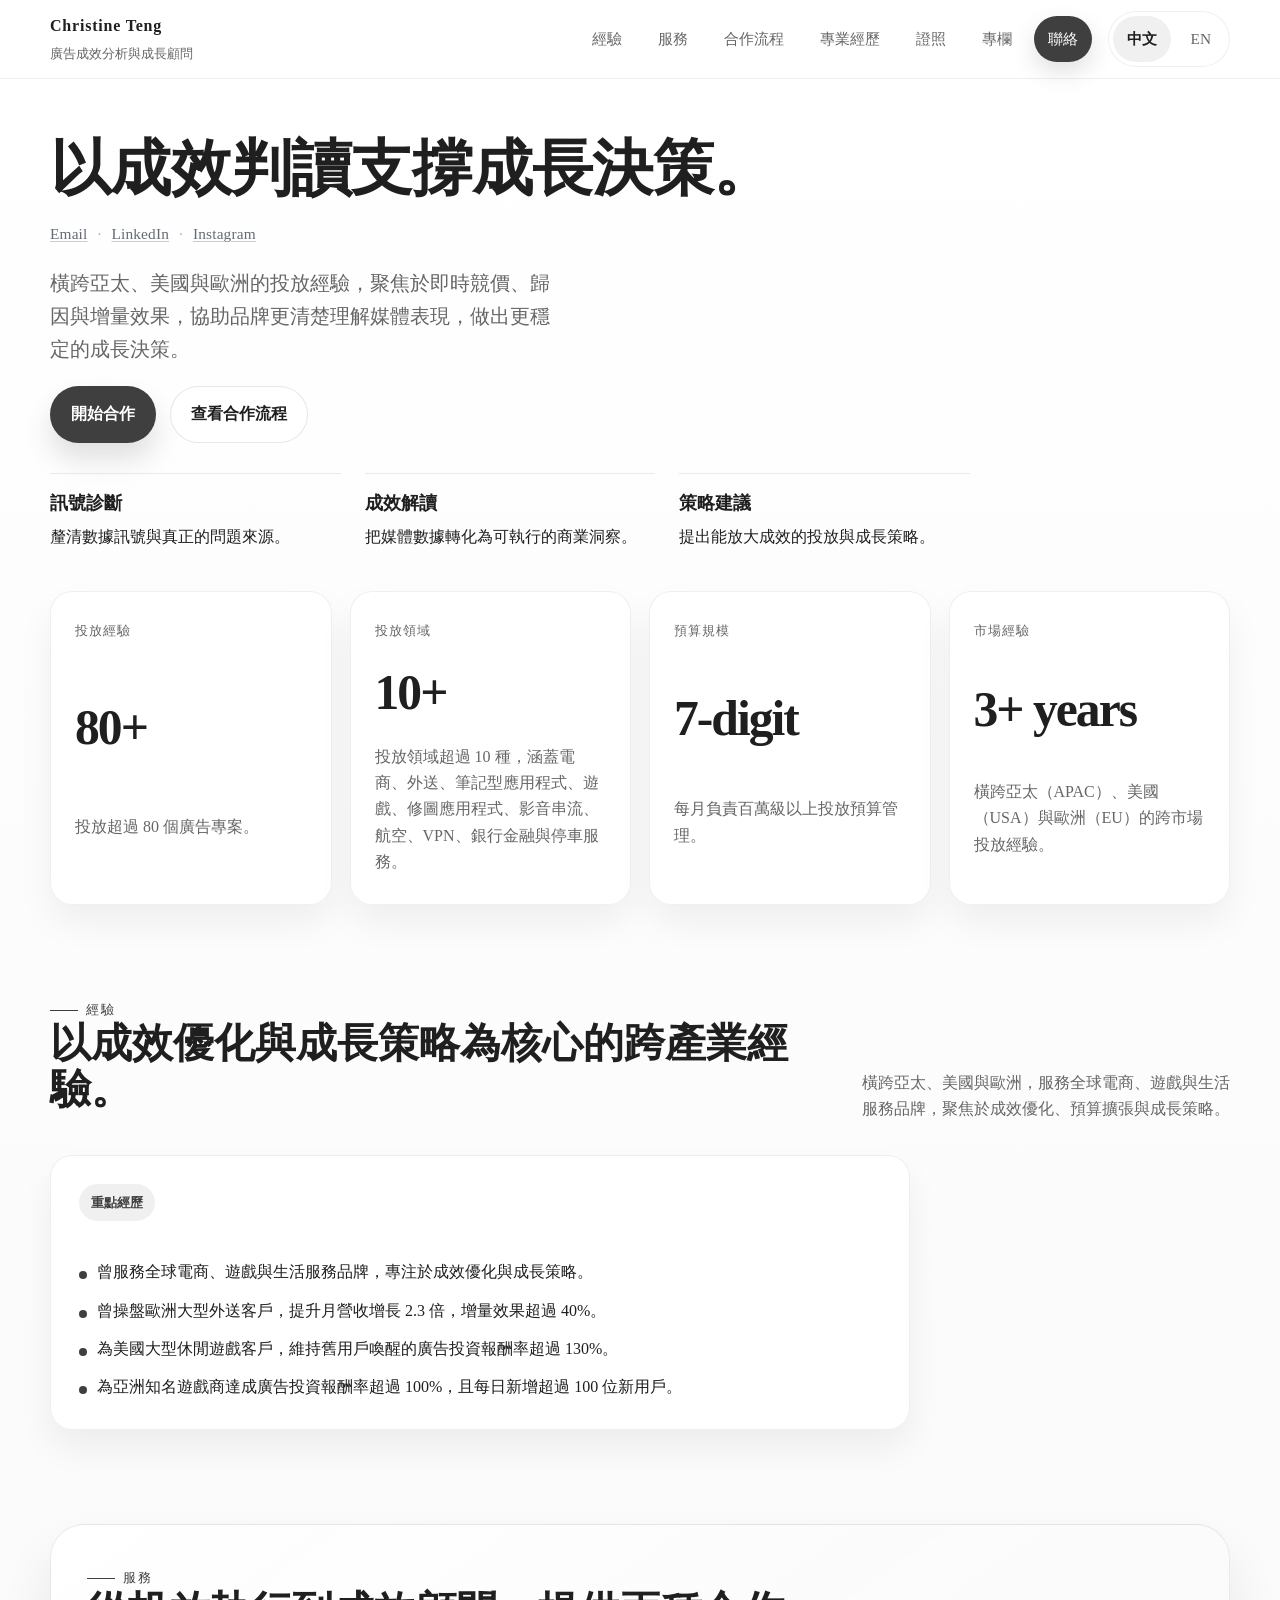
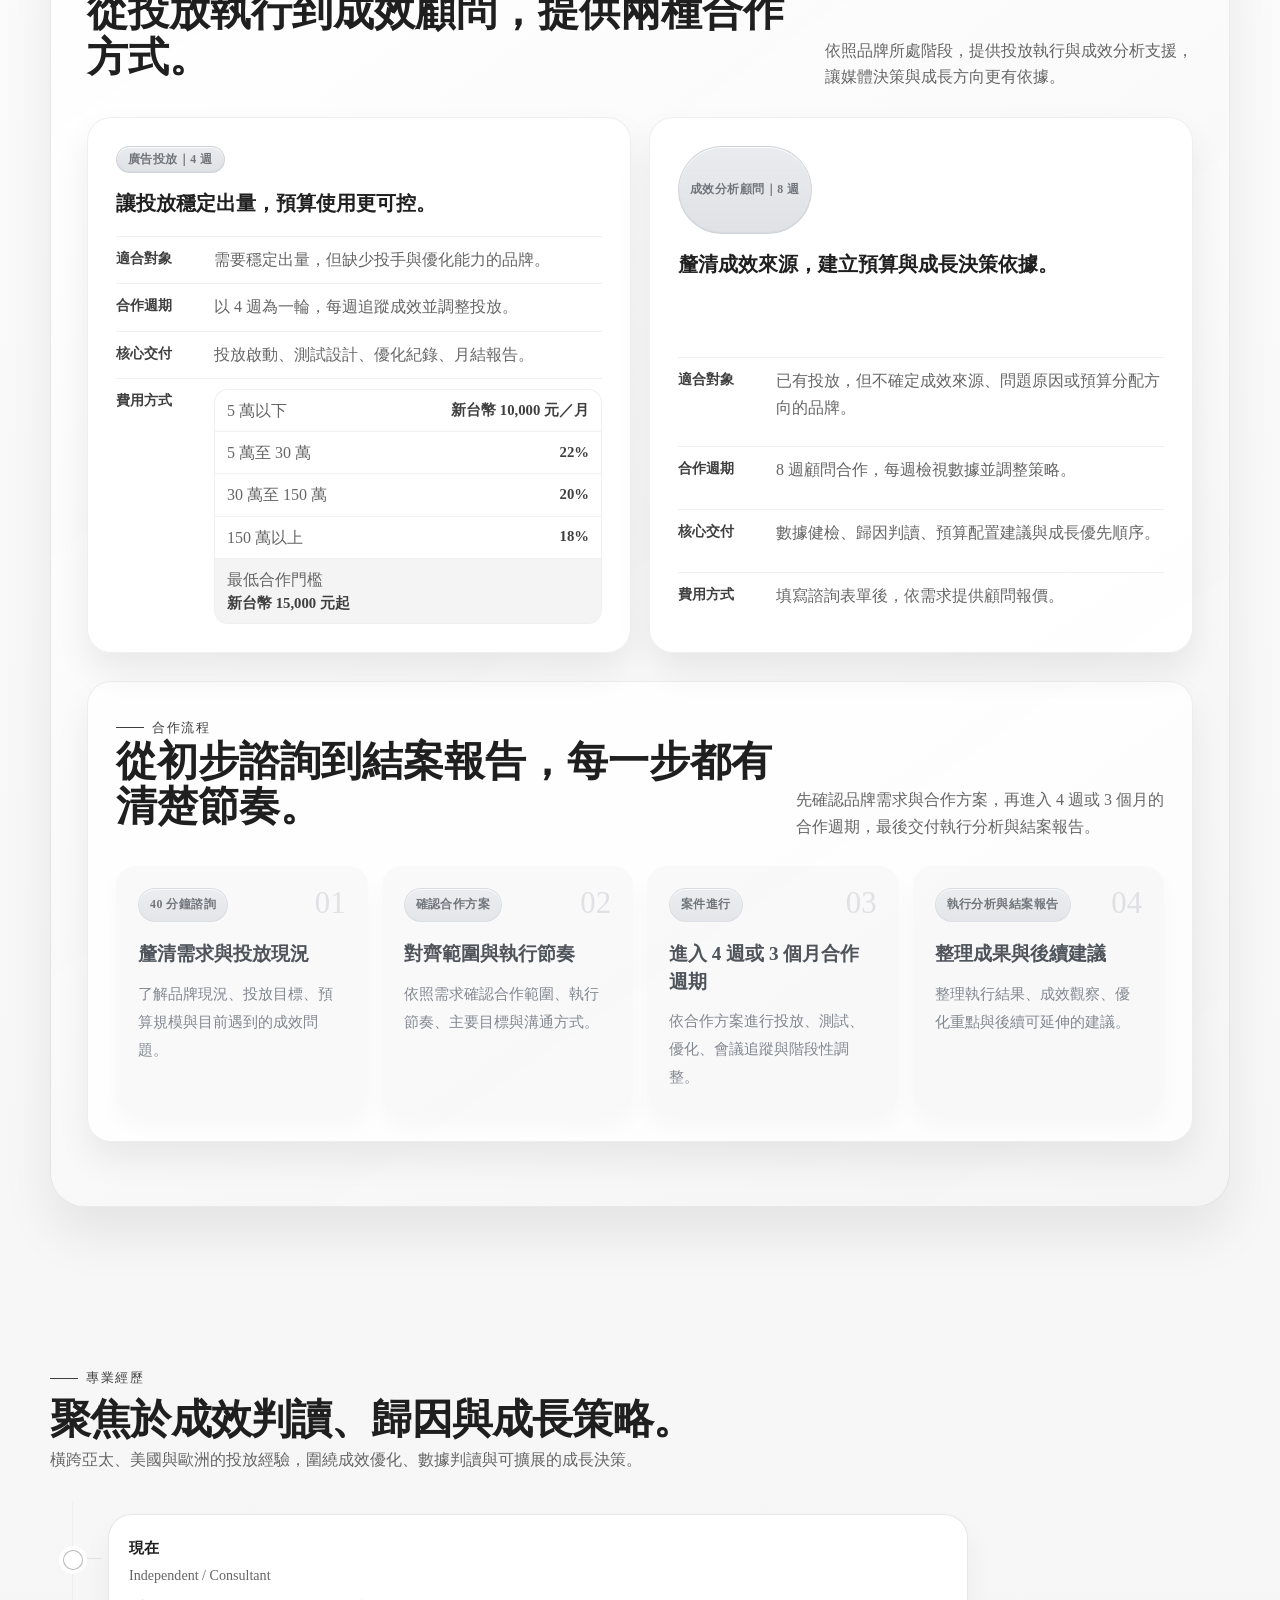
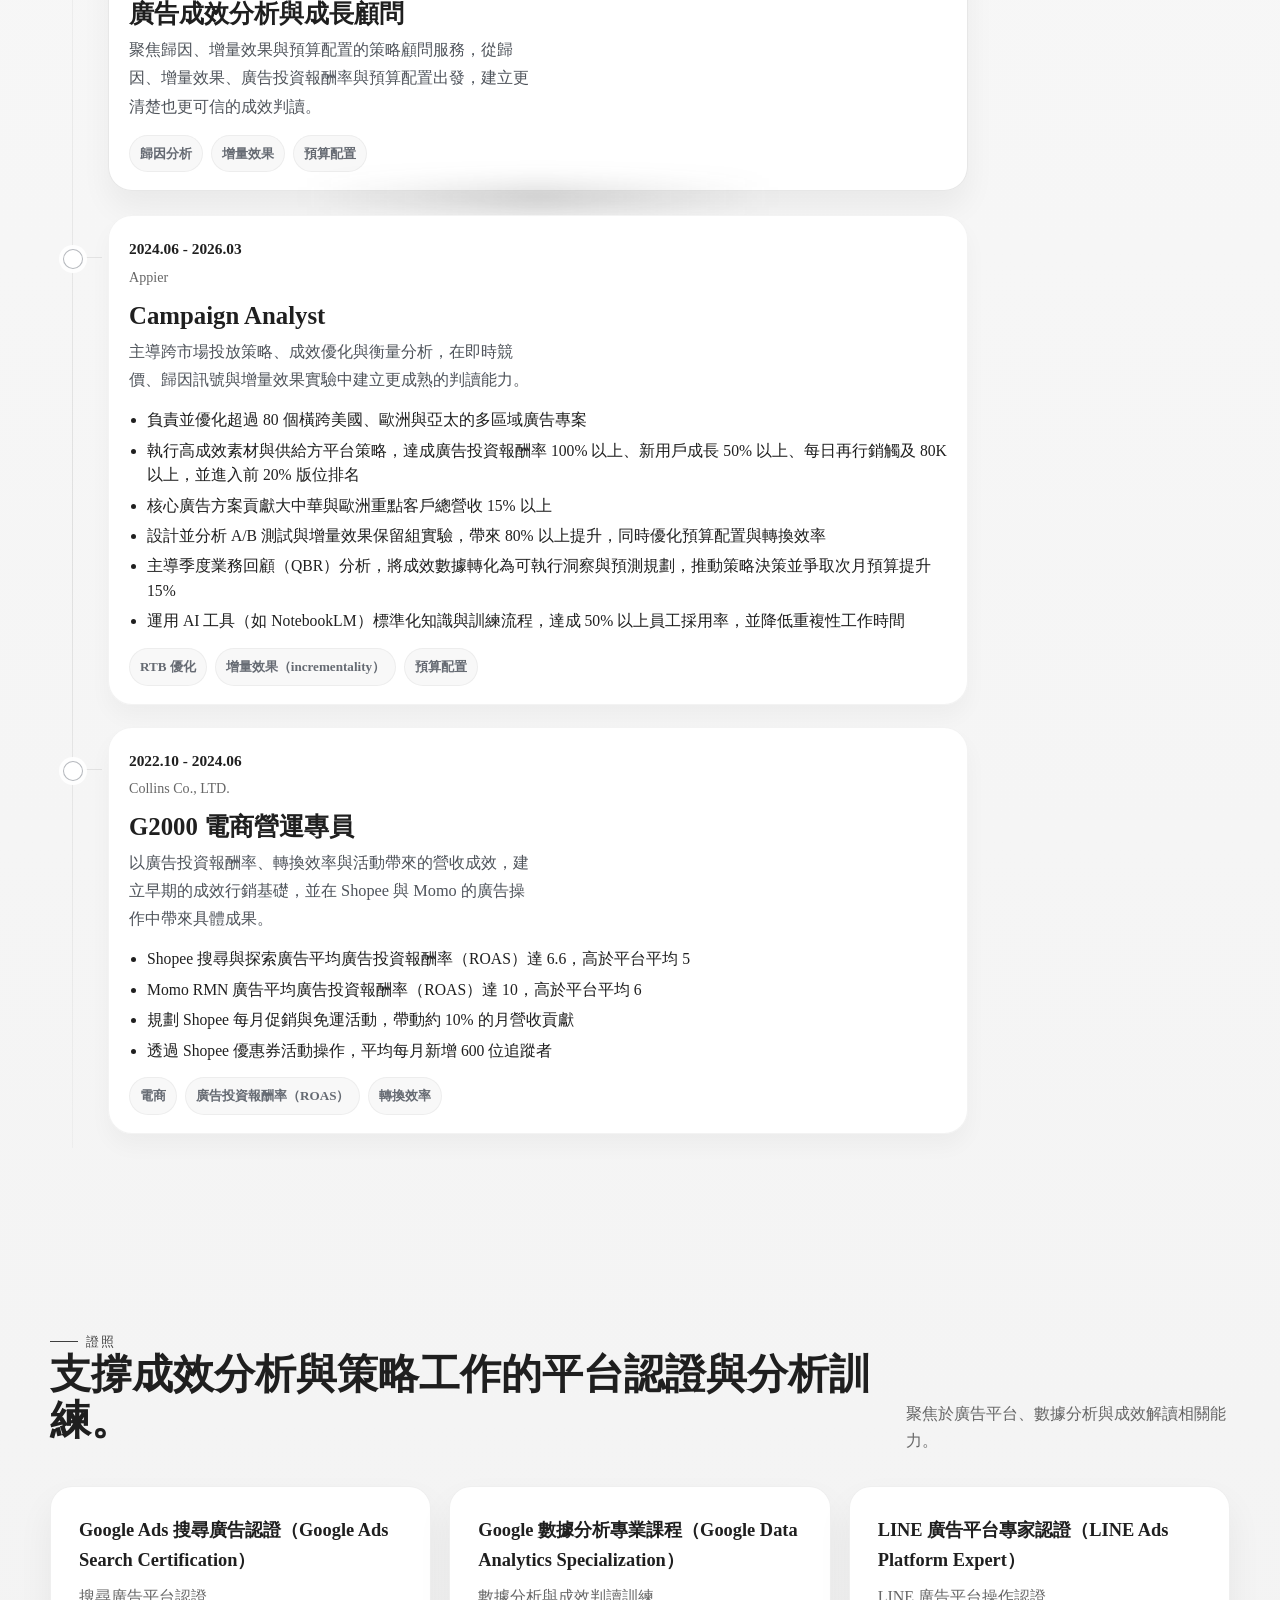
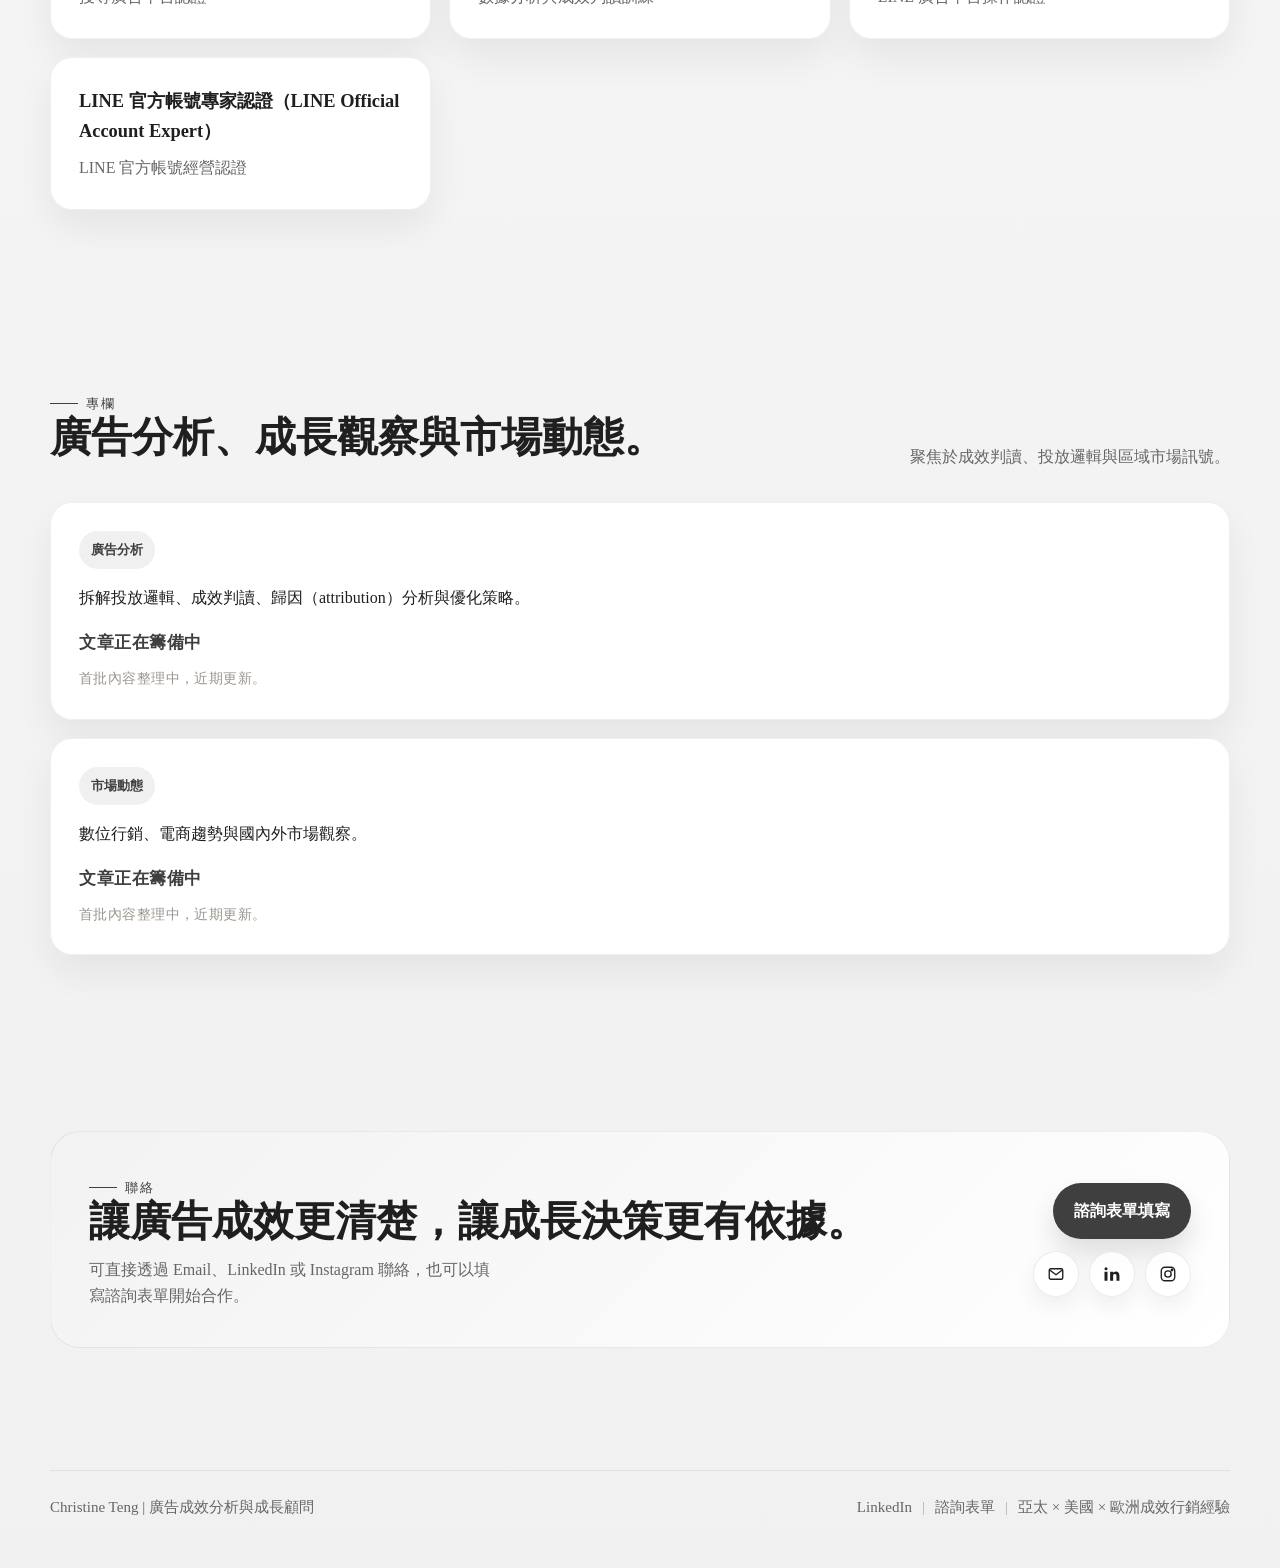
==== commit ce840370: "Format service pricing as summary table" ====
--- a/index.html
+++ b/index.html
@@ -271,6 +271,35 @@
       font-size: .88rem;
     }
     .summary-fact dd { margin: 0; }
+    .summary-pricing {
+      display: grid;
+      gap: 0;
+      overflow: hidden;
+      border-radius: 14px;
+      border: 1px solid rgba(60,60,60,0.08);
+      background: rgba(255,255,255,0.58);
+    }
+    .summary-price-row {
+      display: grid;
+      grid-template-columns: minmax(0, 1fr) auto;
+      gap: 12px;
+      align-items: center;
+      padding: 9px 12px;
+      border-bottom: 1px solid rgba(60,60,60,0.07);
+      line-height: 1.45;
+    }
+    .summary-price-row:last-child { border-bottom: 0; }
+    .summary-price-row span { color: var(--muted); }
+    .summary-price-row strong {
+      color: var(--accent);
+      font-size: .92rem;
+      white-space: nowrap;
+    }
+    .summary-price-row--note {
+      grid-template-columns: 1fr;
+      gap: 2px;
+      background: rgba(63,63,63,0.055);
+    }
     .service-process-panel {
       margin: 28px 0;
       padding: 28px;
@@ -1020,6 +1049,7 @@
         min-height: auto;
         padding: 20px 18px;
       }
+      .summary-price-row { grid-template-columns: 1fr; gap: 2px; }
       .pricing-row { grid-template-columns: 1fr; gap: 4px; }
       .pricing-row--head { display: none; }
       .section-heading { flex-direction: column; align-items: start; }
@@ -1146,7 +1176,18 @@
                 <div class="summary-fact"><dt>適合對象</dt><dd>需要穩定出量，但缺少投手與優化能力的品牌。</dd></div>
                 <div class="summary-fact"><dt>合作週期</dt><dd>以 4 週為一輪，每週追蹤成效並調整投放。</dd></div>
                 <div class="summary-fact"><dt>核心交付</dt><dd>投放啟動、測試設計、優化紀錄、月結報告。</dd></div>
-                <div class="summary-fact"><dt>費用方式</dt><dd>5 萬以下新台幣 10,000 元／月；5 萬至 30 萬 22%；30 萬至 150 萬 20%；150 萬以上 18%。最低合作門檻新台幣 15,000 元起。</dd></div>
+                <div class="summary-fact">
+                  <dt>費用方式</dt>
+                  <dd>
+                    <div class="summary-pricing">
+                      <div class="summary-price-row"><span>5 萬以下</span><strong>新台幣 10,000 元／月</strong></div>
+                      <div class="summary-price-row"><span>5 萬至 30 萬</span><strong>22%</strong></div>
+                      <div class="summary-price-row"><span>30 萬至 150 萬</span><strong>20%</strong></div>
+                      <div class="summary-price-row"><span>150 萬以上</span><strong>18%</strong></div>
+                      <div class="summary-price-row summary-price-row--note"><span>最低合作門檻</span><strong>新台幣 15,000 元起</strong></div>
+                    </div>
+                  </dd>
+                </div>
               </dl>
             </article>
             <article class="service-summary-card">
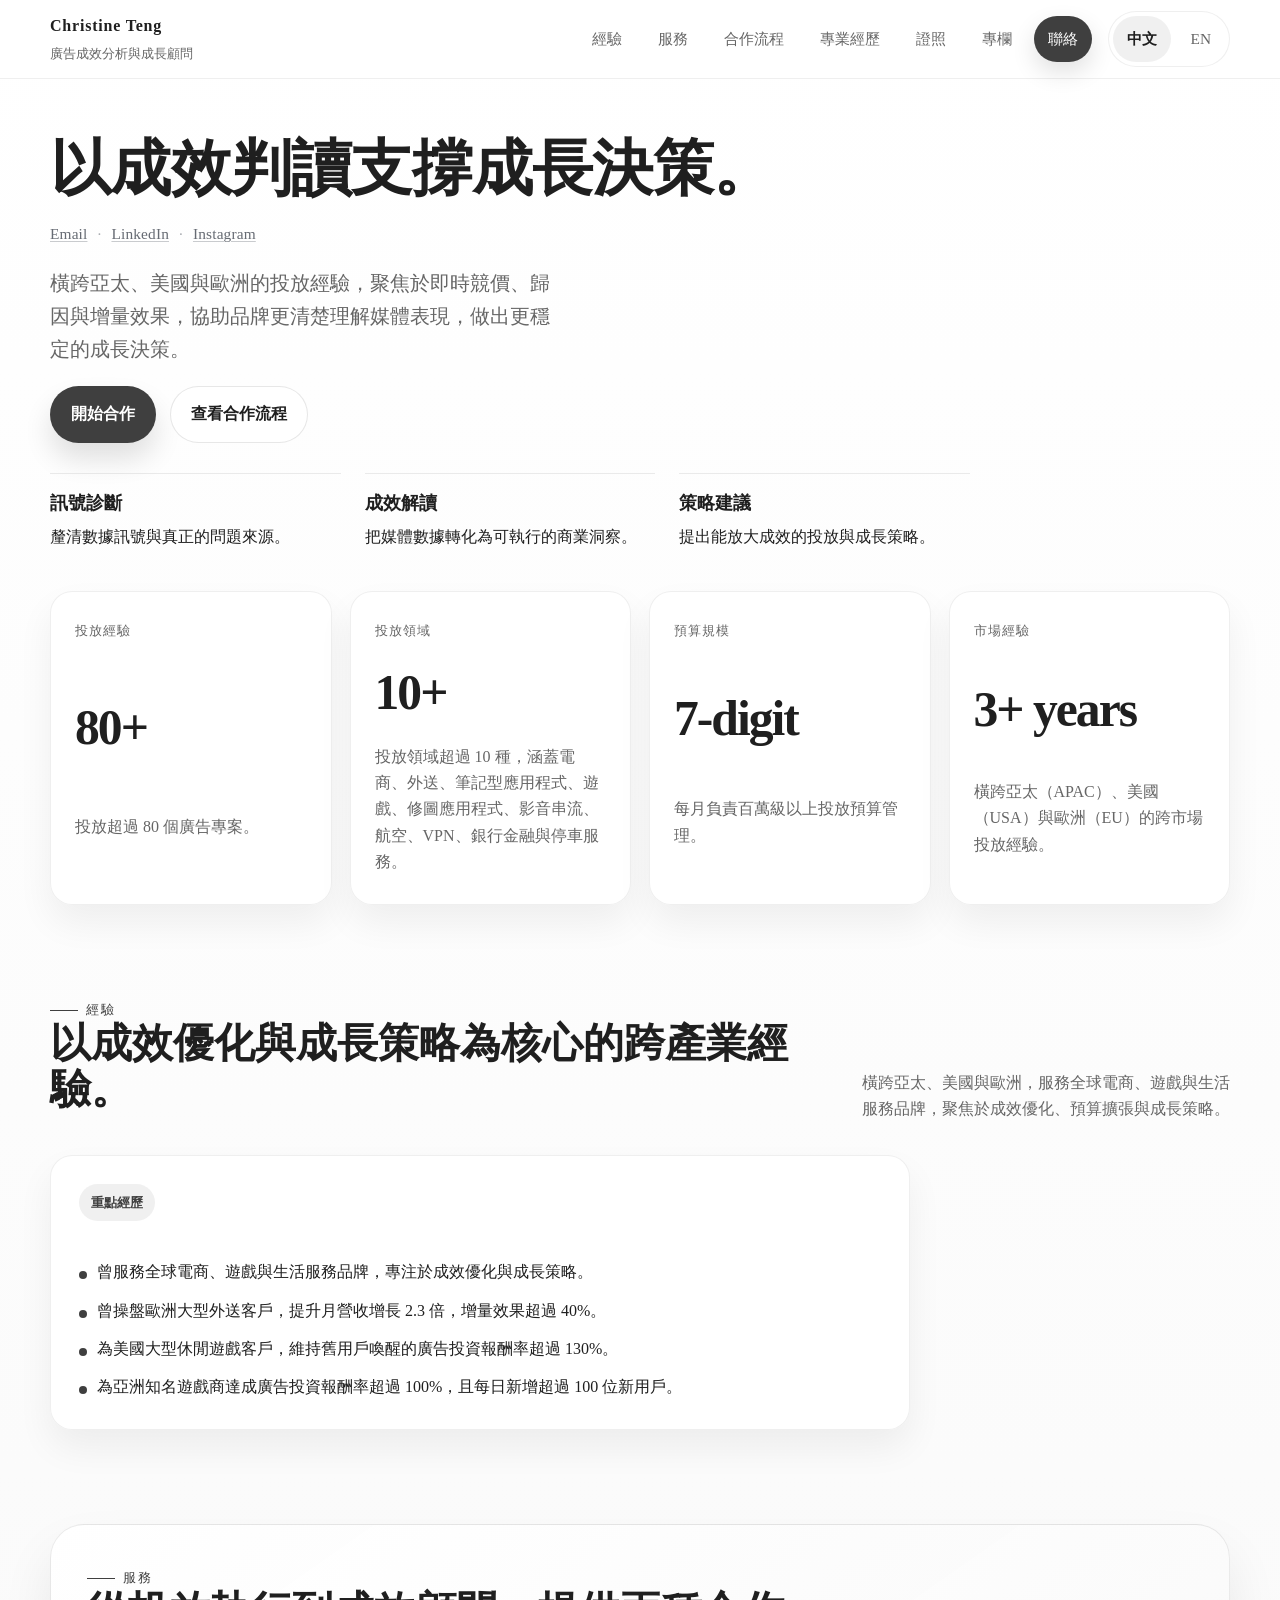
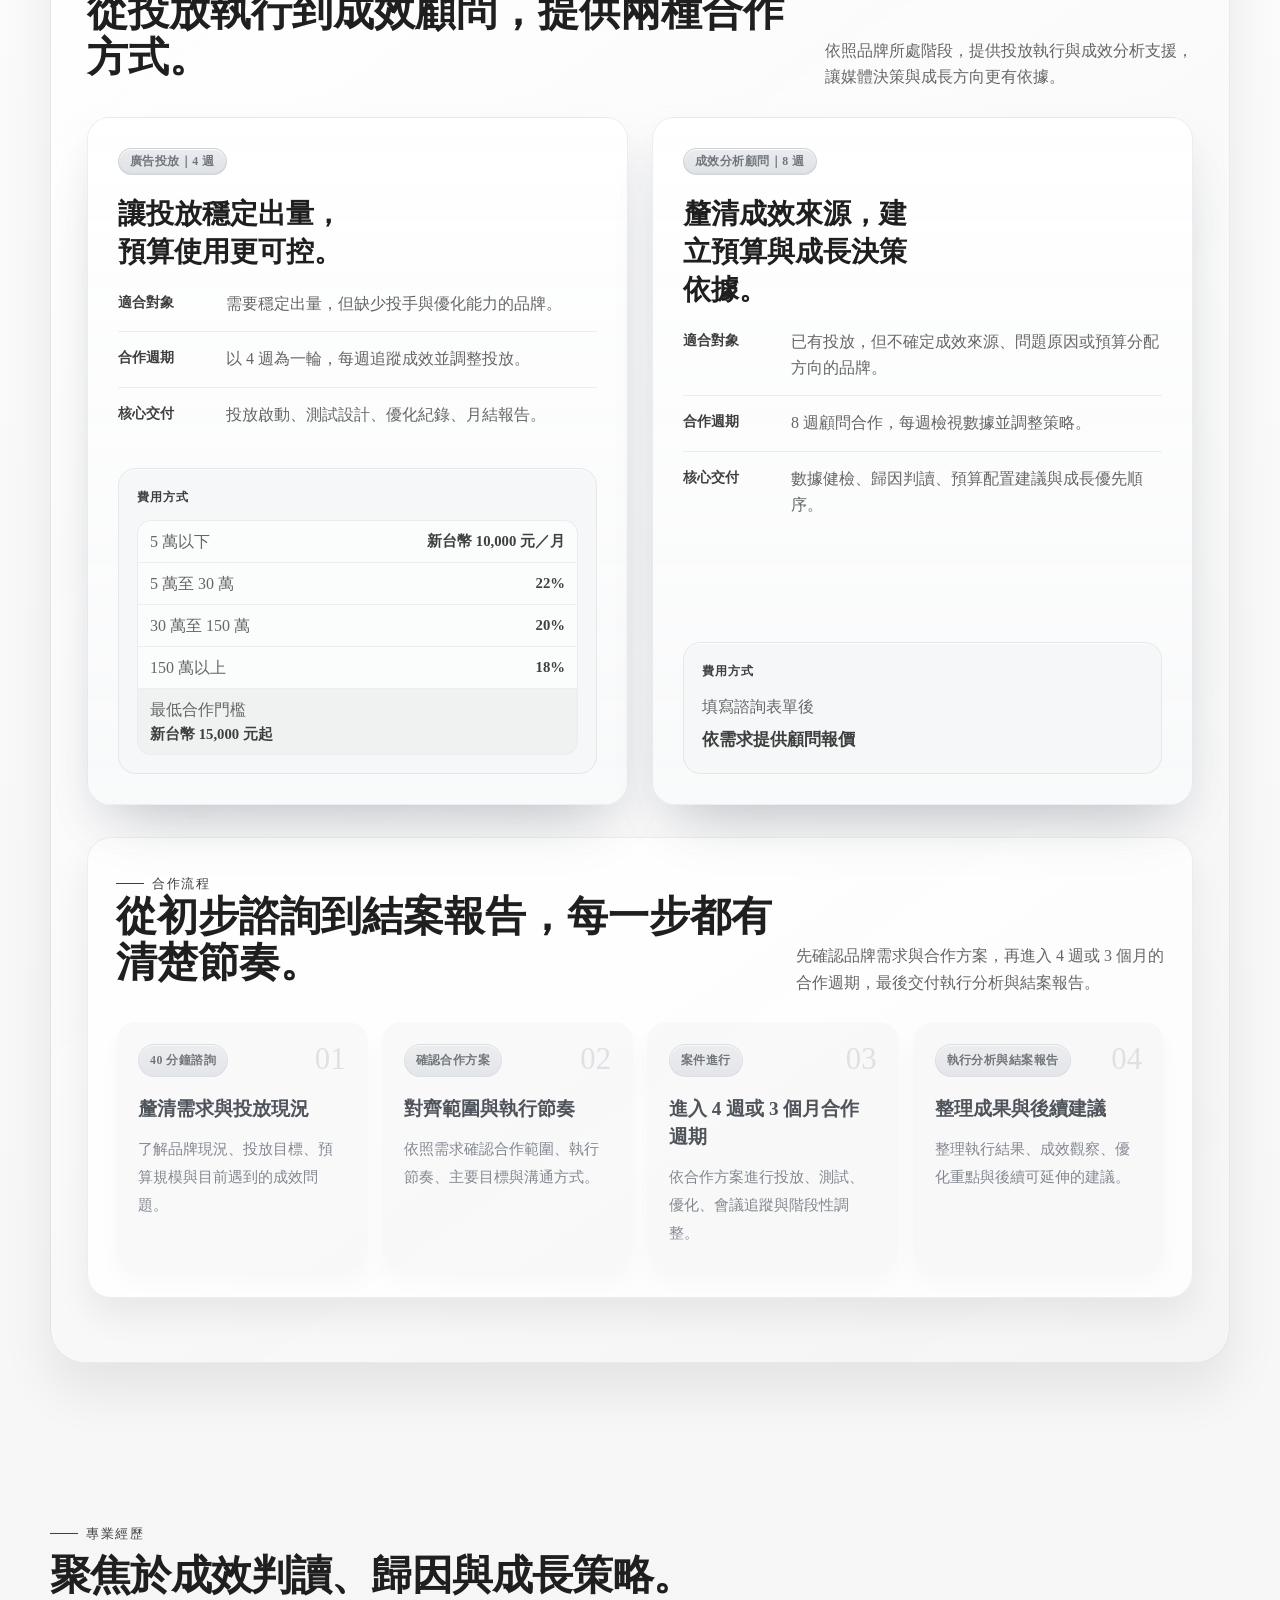
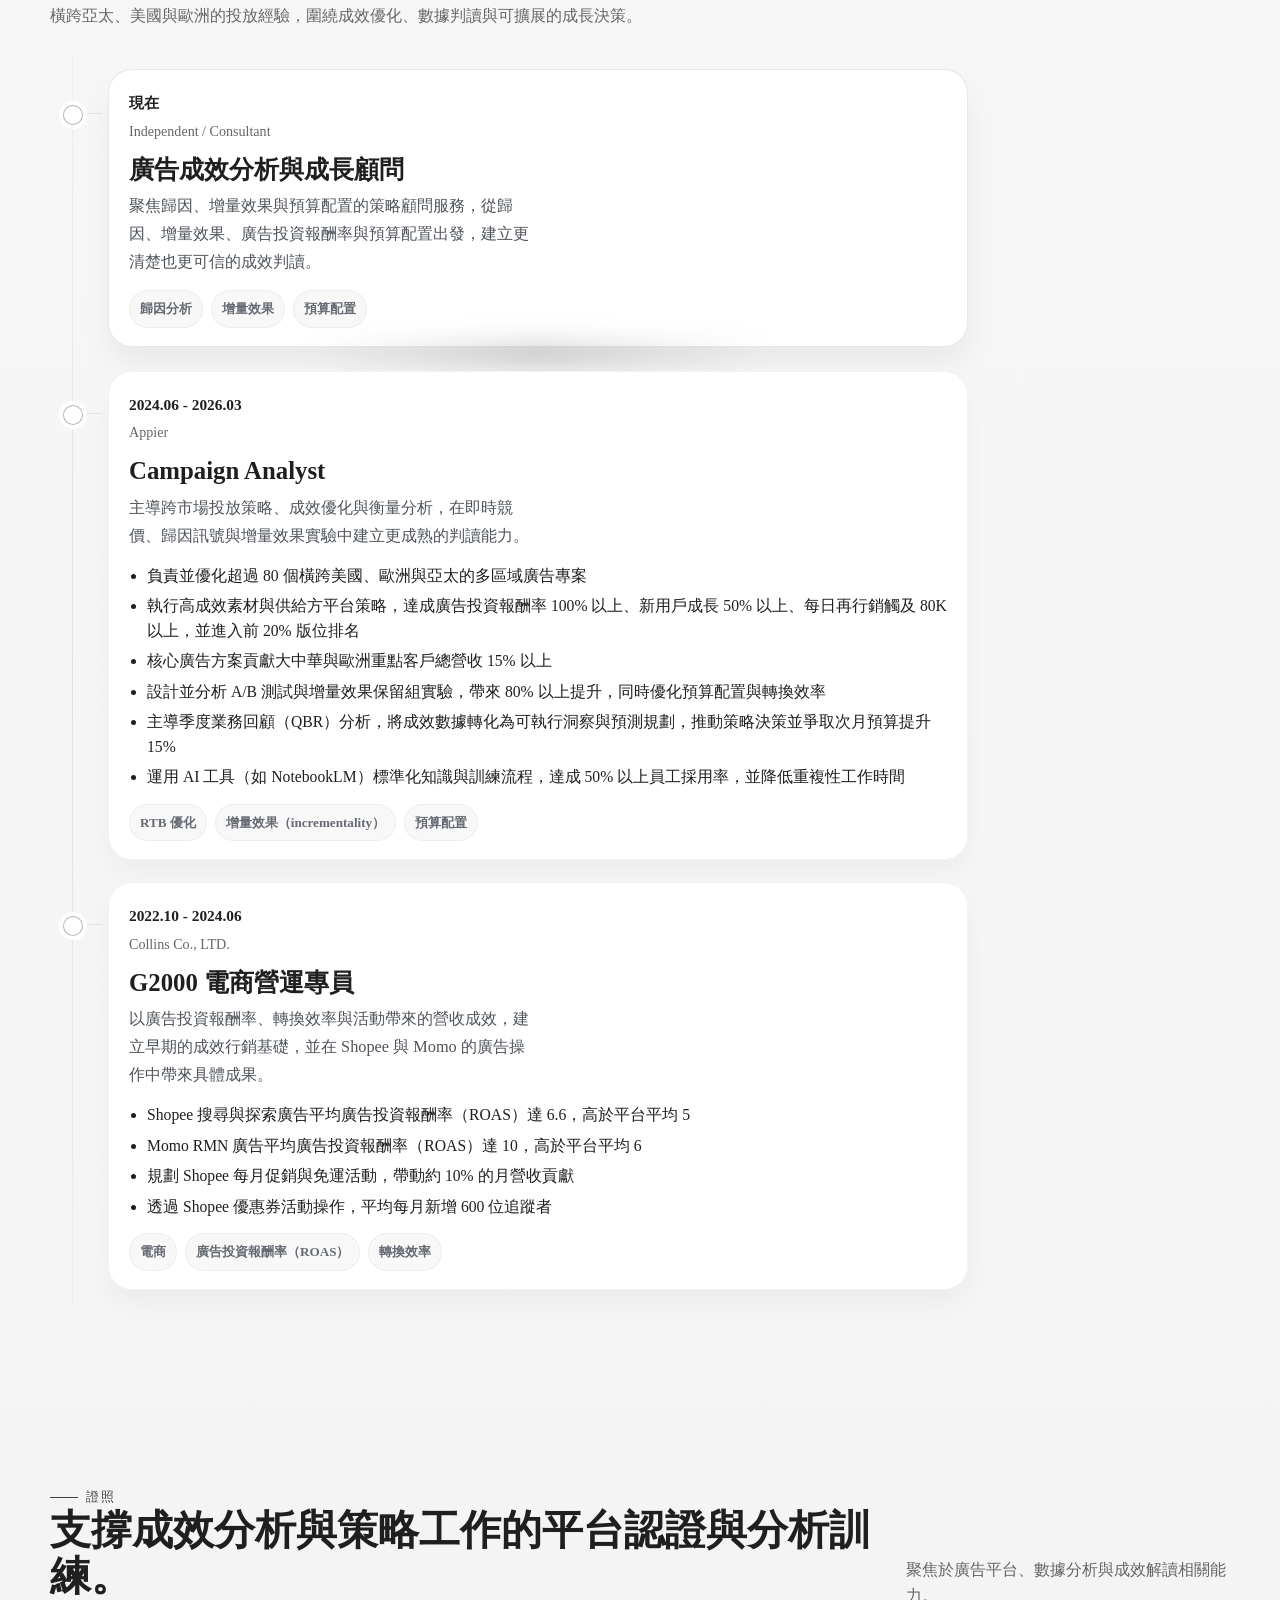
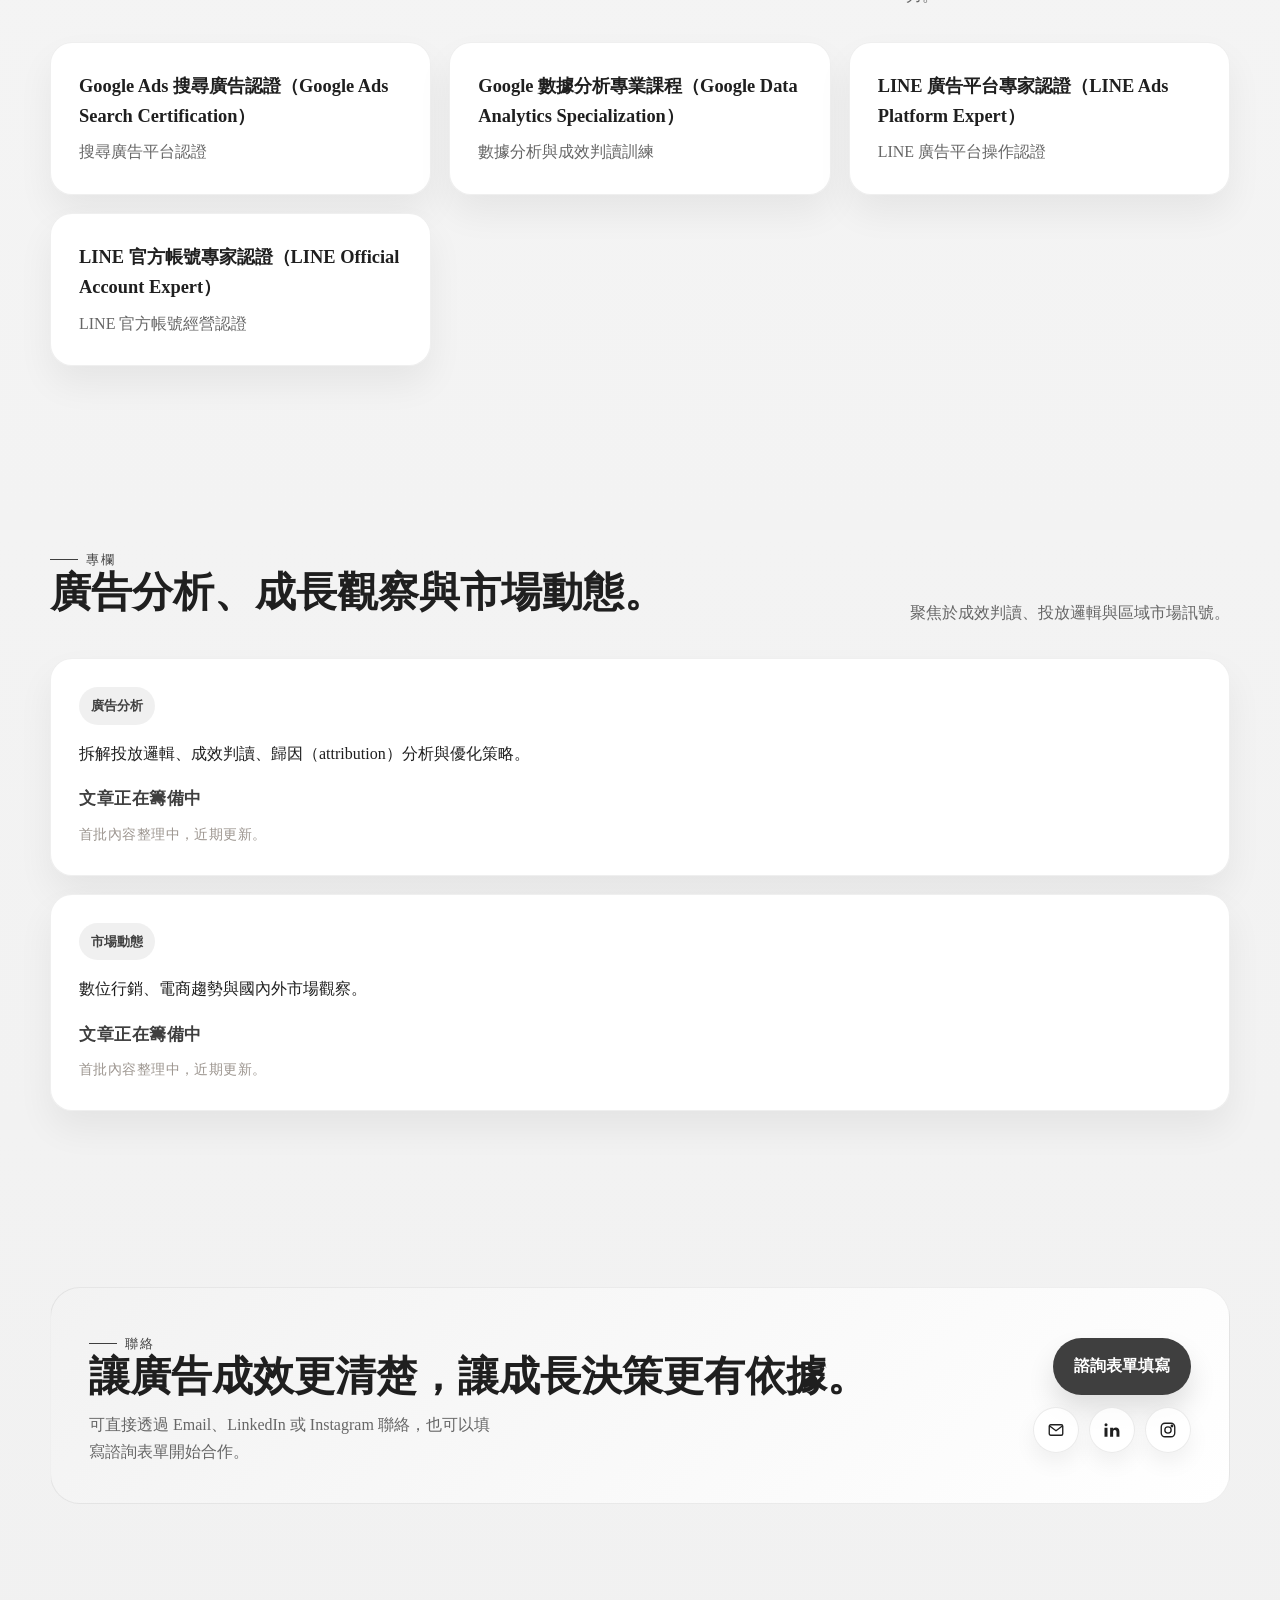
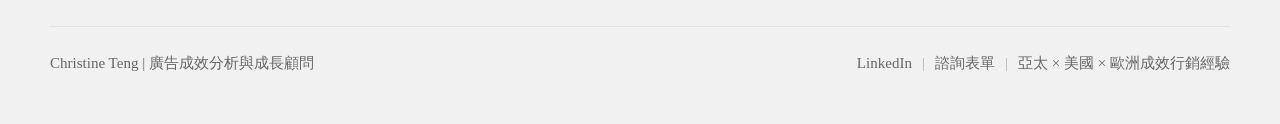
==== commit c753a120: "Refine services section layout" ====
--- a/index.html
+++ b/index.html
@@ -225,19 +225,26 @@
     .service-overview-grid {
       display: grid;
       grid-template-columns: repeat(2, minmax(0, 1fr));
-      gap: 18px;
-      margin-bottom: 28px;
+      gap: 24px;
+      margin-bottom: 32px;
     }
     .service-summary-card {
-      padding: 28px;
-      border-radius: 24px;
-      background: rgba(255,255,255,0.88);
-      border: 1px solid rgba(60,60,60,0.08);
-      box-shadow: 0 18px 34px rgba(0,0,0,0.075);
-      display: grid;
-      gap: 18px;
+      min-height: 100%;
+      padding: 30px;
+      border-radius: 22px;
+      background: linear-gradient(180deg, rgba(255,255,255,0.94), rgba(248,249,250,0.9));
+      border: 1px solid rgba(140,148,160,0.16);
+      box-shadow:
+        0 18px 34px rgba(166, 176, 194, 0.16),
+        0 34px 58px -34px rgba(65, 72, 82, 0.34);
+      display: grid;
+      grid-template-rows: auto auto 1fr auto;
+      gap: 20px;
     }
     .service-summary-card .chip {
+      justify-self: start;
+      width: fit-content;
+      max-width: 100%;
       padding: 6px 11px;
       border-radius: 999px;
       background: linear-gradient(180deg, rgba(232,234,237,0.95), rgba(220,223,227,0.9));
@@ -252,25 +259,49 @@
       letter-spacing: 0.04em;
       margin-bottom: 0;
     }
+    .service-summary-card h3 {
+      max-width: 16ch;
+      font-size: clamp(1.58rem, 2.2vw, 2.1rem);
+      line-height: 1.34;
+    }
     .summary-facts {
       display: grid;
-      gap: 10px;
+      align-content: start;
+      gap: 0;
       margin: 0;
     }
     .summary-fact {
       display: grid;
-      grid-template-columns: 86px minmax(0, 1fr);
-      gap: 12px;
-      padding-top: 10px;
+      grid-template-columns: 92px minmax(0, 1fr);
+      gap: 16px;
+      padding: 14px 0;
       border-top: 1px solid rgba(60,60,60,0.08);
       color: var(--muted);
     }
+    .summary-fact:first-child { border-top: 0; padding-top: 0; }
     .summary-fact dt {
       color: var(--accent);
       font-weight: 700;
       font-size: .88rem;
     }
     .summary-fact dd { margin: 0; }
+    .summary-fee-panel {
+      align-self: end;
+      display: grid;
+      gap: 12px;
+      margin-top: 6px;
+      padding: 18px;
+      border-radius: 18px;
+      background: rgba(246,247,248,0.92);
+      border: 1px solid rgba(60,60,60,0.08);
+      box-shadow: inset 0 1px 0 rgba(255,255,255,0.76);
+    }
+    .summary-fee-label {
+      color: var(--accent);
+      font-size: .78rem;
+      font-weight: 700;
+      letter-spacing: .08em;
+    }
     .summary-pricing {
       display: grid;
       gap: 0;
@@ -299,6 +330,16 @@
       grid-template-columns: 1fr;
       gap: 2px;
       background: rgba(63,63,63,0.055);
+    }
+    .summary-quote {
+      display: grid;
+      gap: 6px;
+      color: var(--muted);
+      line-height: 1.65;
+    }
+    .summary-quote strong {
+      color: var(--accent);
+      font-size: 1.08rem;
     }
     .service-process-panel {
       margin: 28px 0;
@@ -1176,19 +1217,17 @@
                 <div class="summary-fact"><dt>適合對象</dt><dd>需要穩定出量，但缺少投手與優化能力的品牌。</dd></div>
                 <div class="summary-fact"><dt>合作週期</dt><dd>以 4 週為一輪，每週追蹤成效並調整投放。</dd></div>
                 <div class="summary-fact"><dt>核心交付</dt><dd>投放啟動、測試設計、優化紀錄、月結報告。</dd></div>
-                <div class="summary-fact">
-                  <dt>費用方式</dt>
-                  <dd>
-                    <div class="summary-pricing">
-                      <div class="summary-price-row"><span>5 萬以下</span><strong>新台幣 10,000 元／月</strong></div>
-                      <div class="summary-price-row"><span>5 萬至 30 萬</span><strong>22%</strong></div>
-                      <div class="summary-price-row"><span>30 萬至 150 萬</span><strong>20%</strong></div>
-                      <div class="summary-price-row"><span>150 萬以上</span><strong>18%</strong></div>
-                      <div class="summary-price-row summary-price-row--note"><span>最低合作門檻</span><strong>新台幣 15,000 元起</strong></div>
-                    </div>
-                  </dd>
+              </dl>
+              <div class="summary-fee-panel">
+                <span class="summary-fee-label">費用方式</span>
+                <div class="summary-pricing">
+                  <div class="summary-price-row"><span>5 萬以下</span><strong>新台幣 10,000 元／月</strong></div>
+                  <div class="summary-price-row"><span>5 萬至 30 萬</span><strong>22%</strong></div>
+                  <div class="summary-price-row"><span>30 萬至 150 萬</span><strong>20%</strong></div>
+                  <div class="summary-price-row"><span>150 萬以上</span><strong>18%</strong></div>
+                  <div class="summary-price-row summary-price-row--note"><span>最低合作門檻</span><strong>新台幣 15,000 元起</strong></div>
                 </div>
-              </dl>
+              </div>
             </article>
             <article class="service-summary-card">
               <span class="chip">成效分析顧問｜8 週</span>
@@ -1197,8 +1236,14 @@
                 <div class="summary-fact"><dt>適合對象</dt><dd>已有投放，但不確定成效來源、問題原因或預算分配方向的品牌。</dd></div>
                 <div class="summary-fact"><dt>合作週期</dt><dd>8 週顧問合作，每週檢視數據並調整策略。</dd></div>
                 <div class="summary-fact"><dt>核心交付</dt><dd>數據健檢、歸因判讀、預算配置建議與成長優先順序。</dd></div>
-                <div class="summary-fact"><dt>費用方式</dt><dd>填寫諮詢表單後，依需求提供顧問報價。</dd></div>
               </dl>
+              <div class="summary-fee-panel">
+                <span class="summary-fee-label">費用方式</span>
+                <div class="summary-quote">
+                  <span>填寫諮詢表單後</span>
+                  <strong>依需求提供顧問報價</strong>
+                </div>
+              </div>
             </article>
           </div>
 
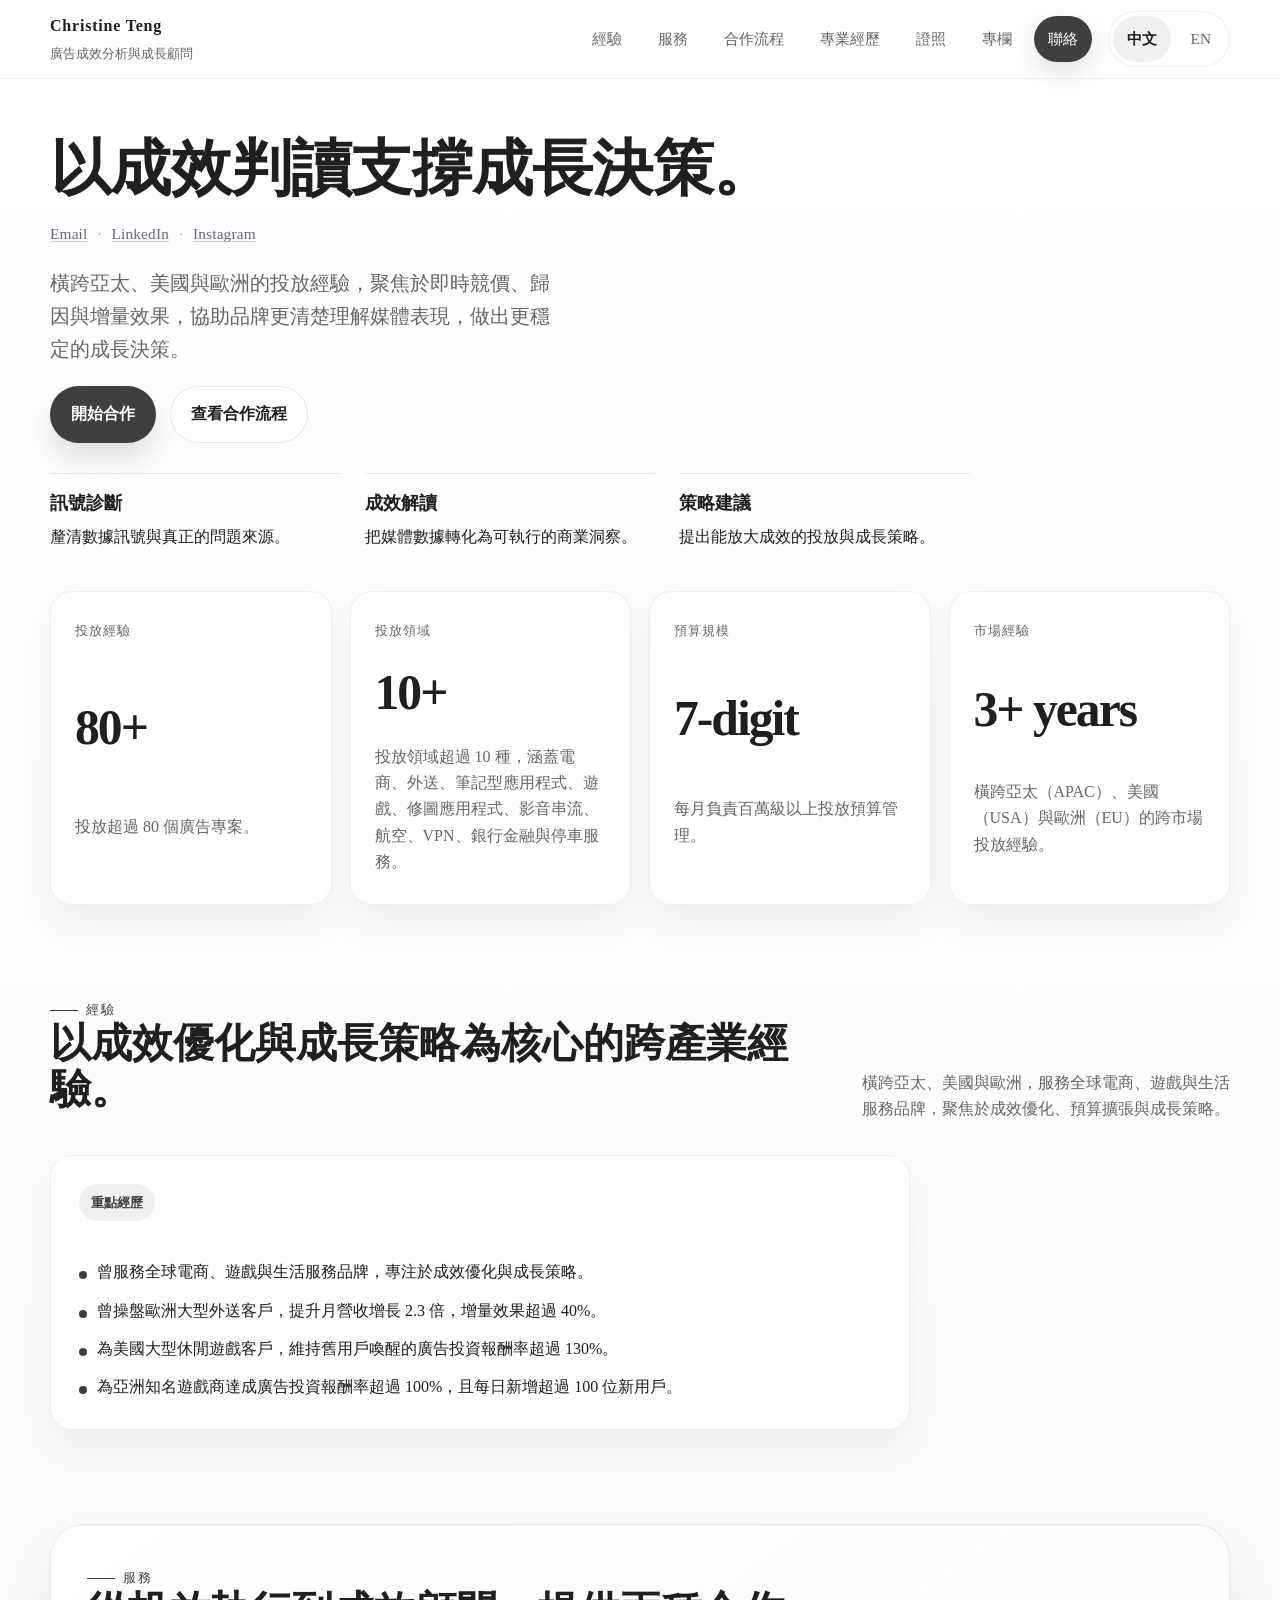
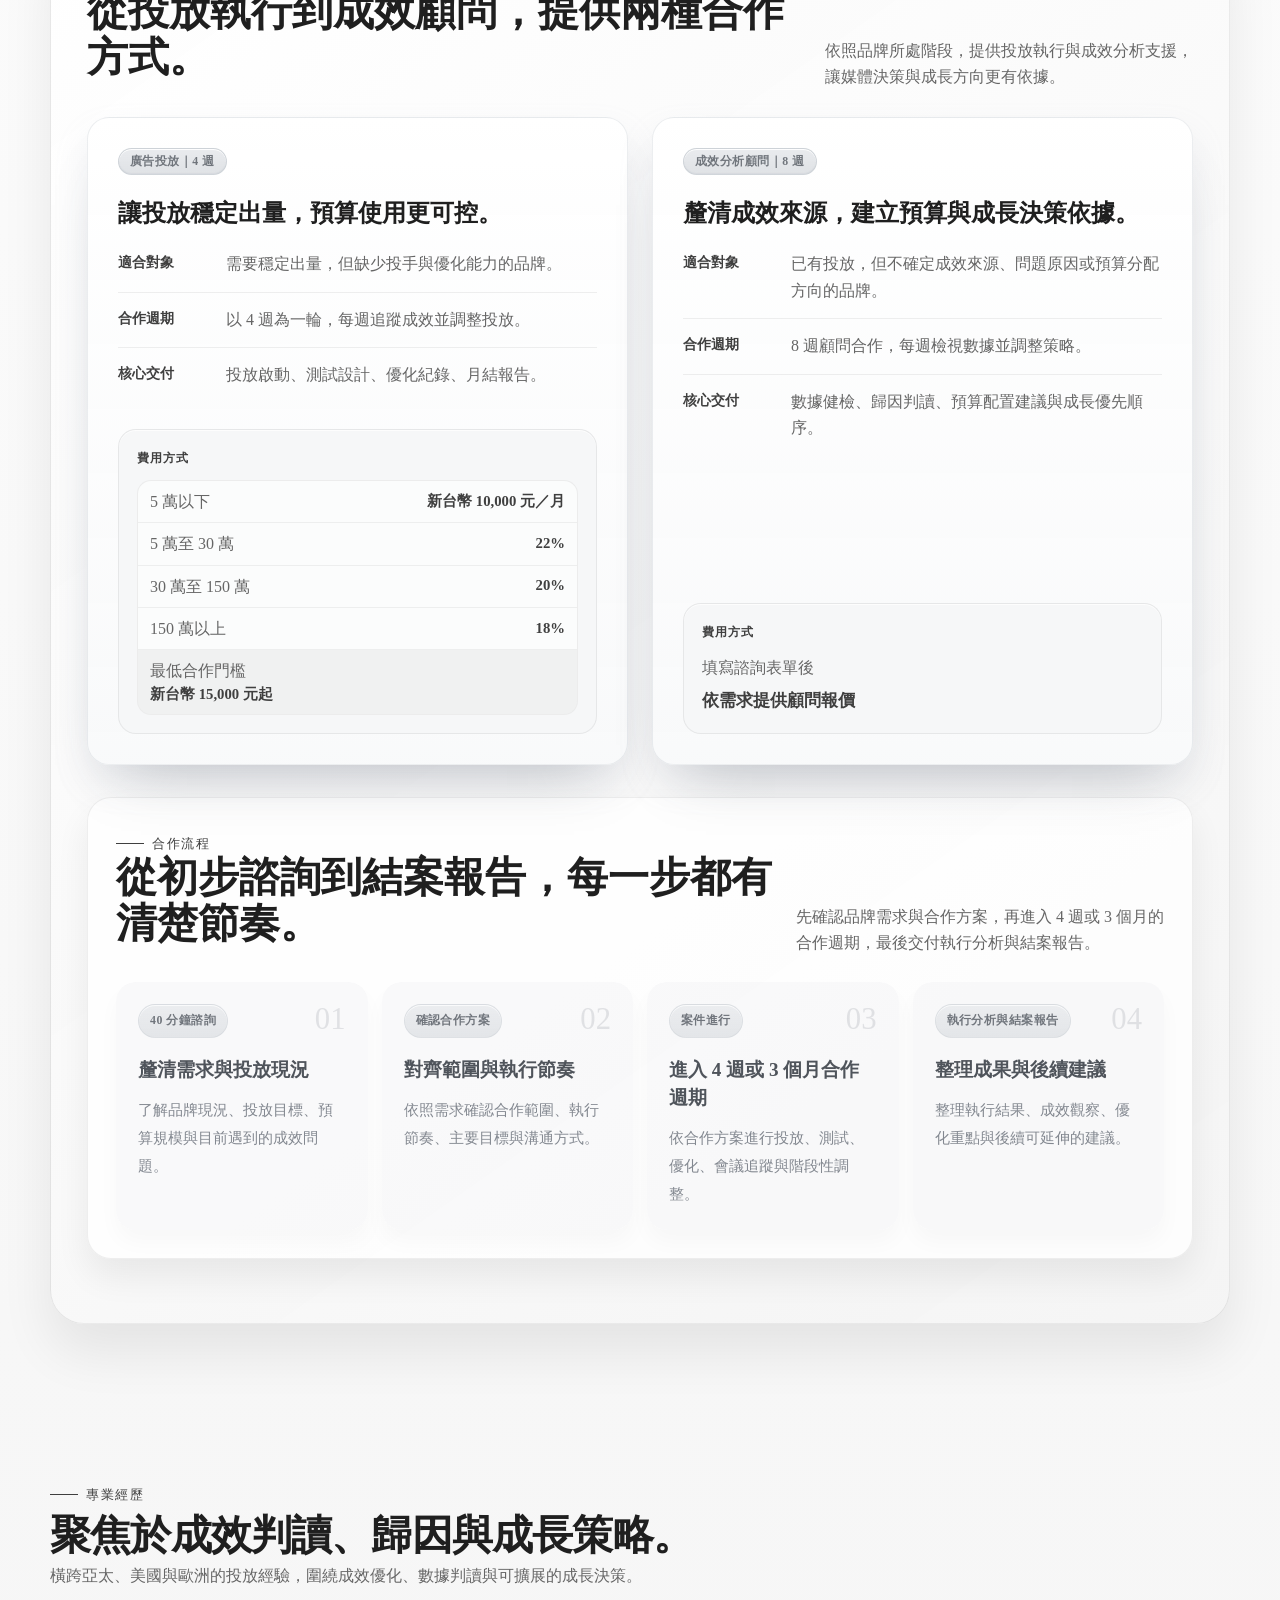
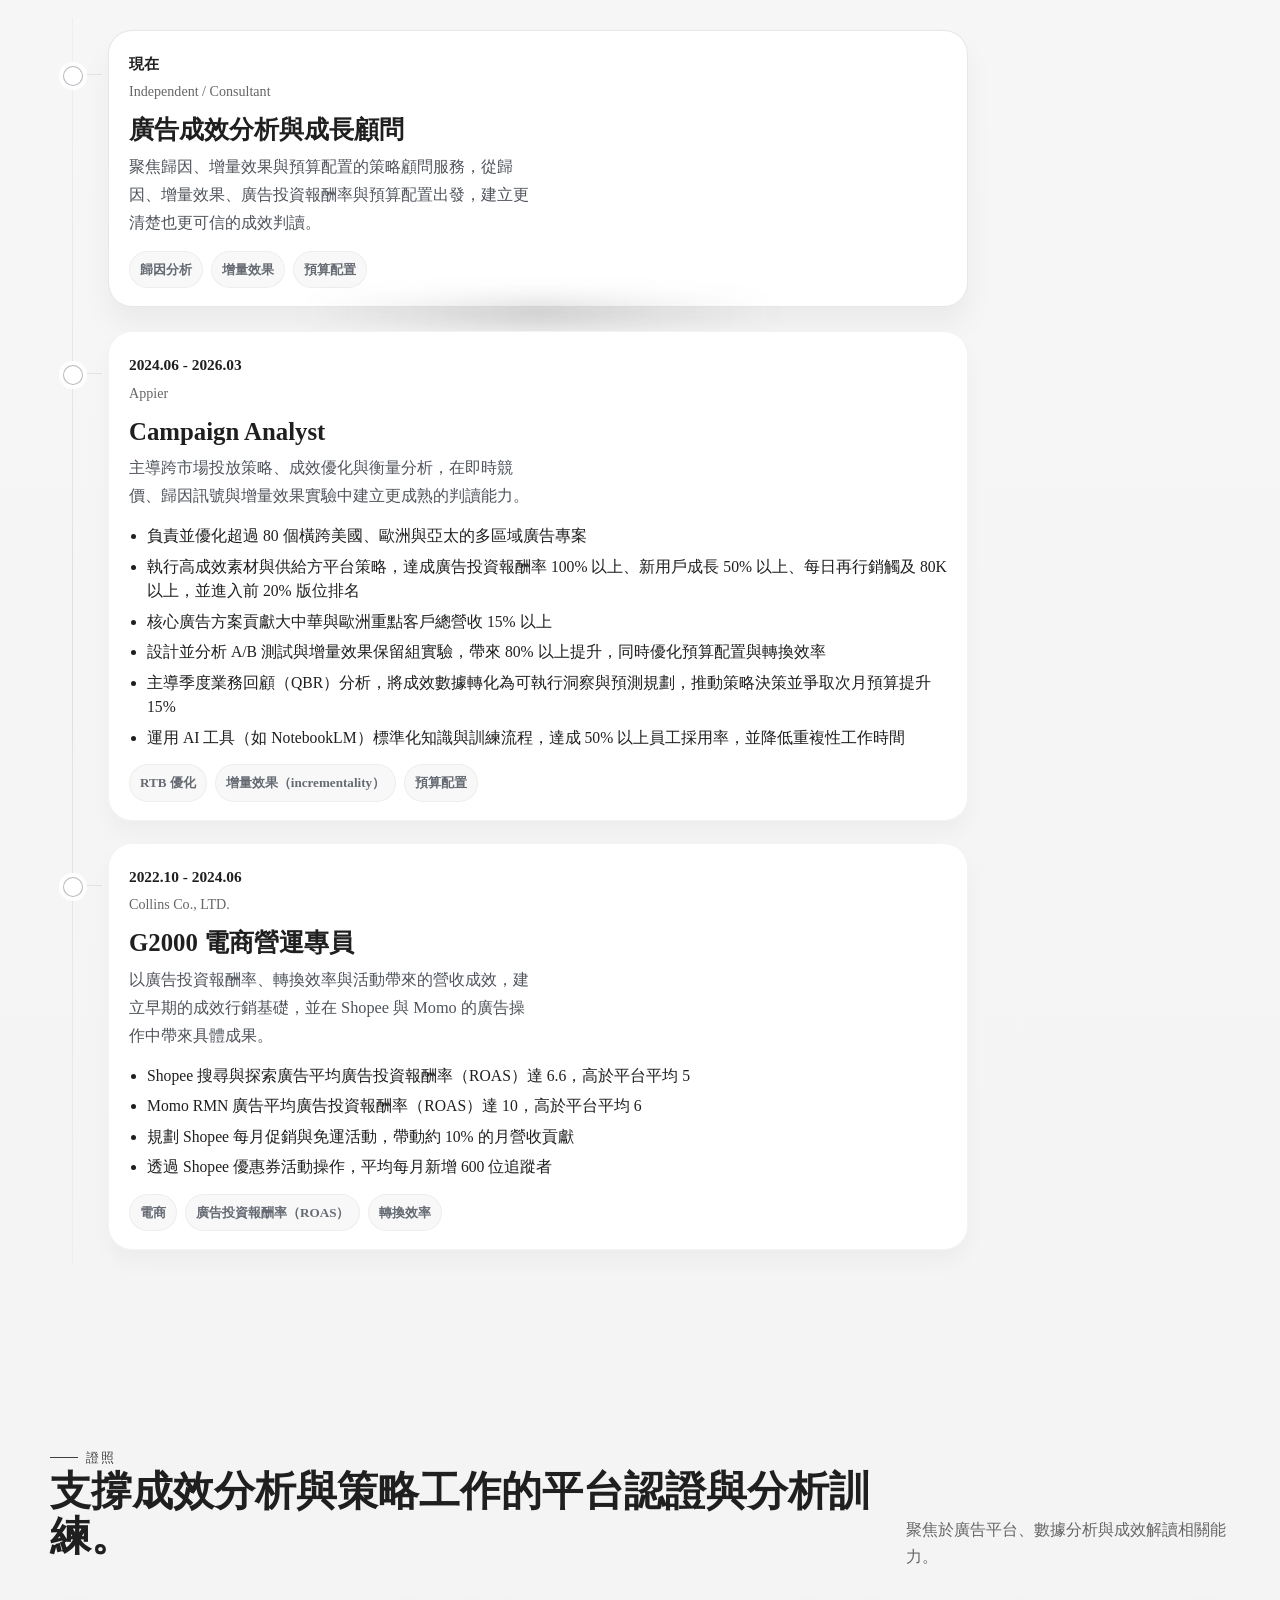
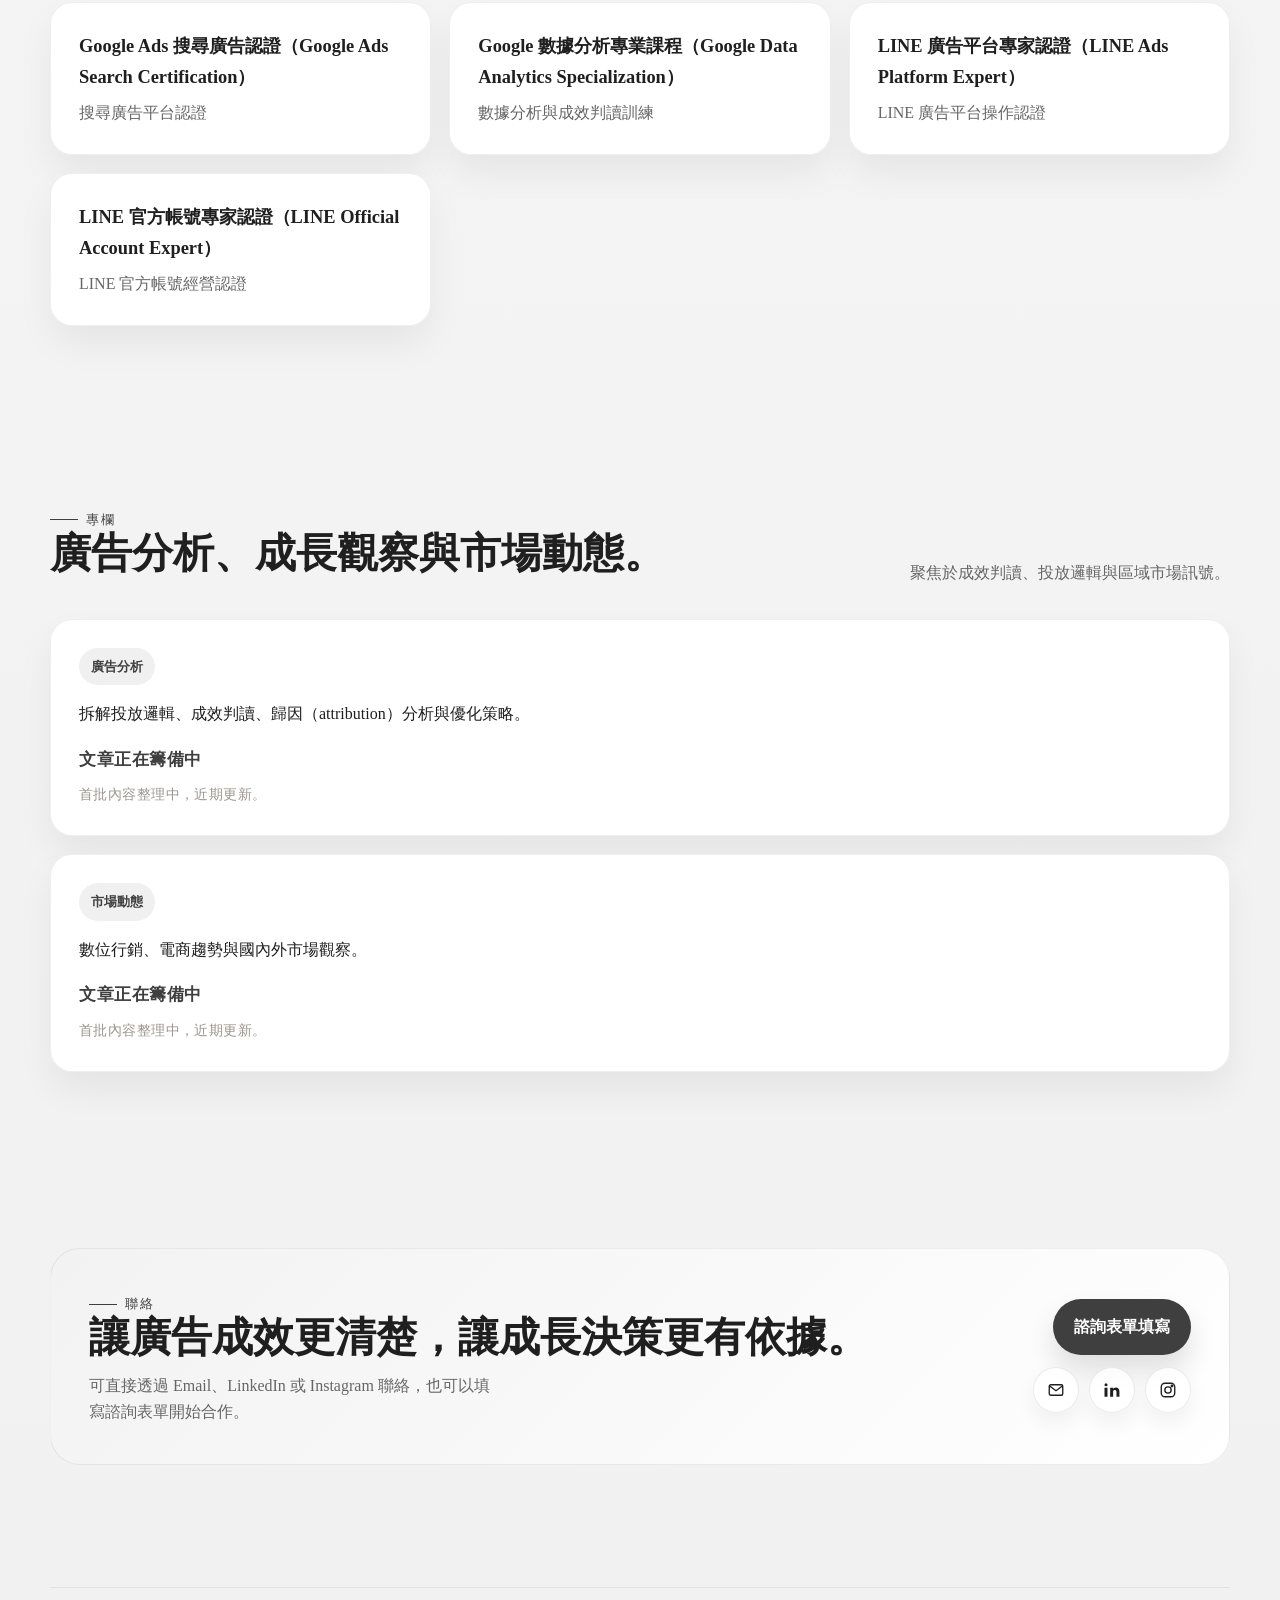
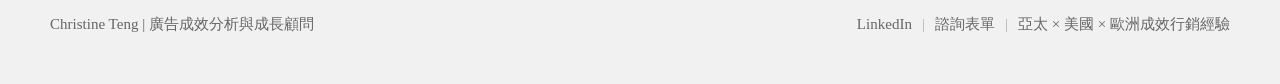
==== commit 8852483f: "Fix service card title wrapping" ====
--- a/index.html
+++ b/index.html
@@ -260,9 +260,10 @@
       margin-bottom: 0;
     }
     .service-summary-card h3 {
-      max-width: 16ch;
-      font-size: clamp(1.58rem, 2.2vw, 2.1rem);
-      line-height: 1.34;
+      max-width: none;
+      font-size: clamp(1.42rem, 1.9vw, 1.82rem);
+      line-height: 1.48;
+      text-wrap: balance;
     }
     .summary-facts {
       display: grid;
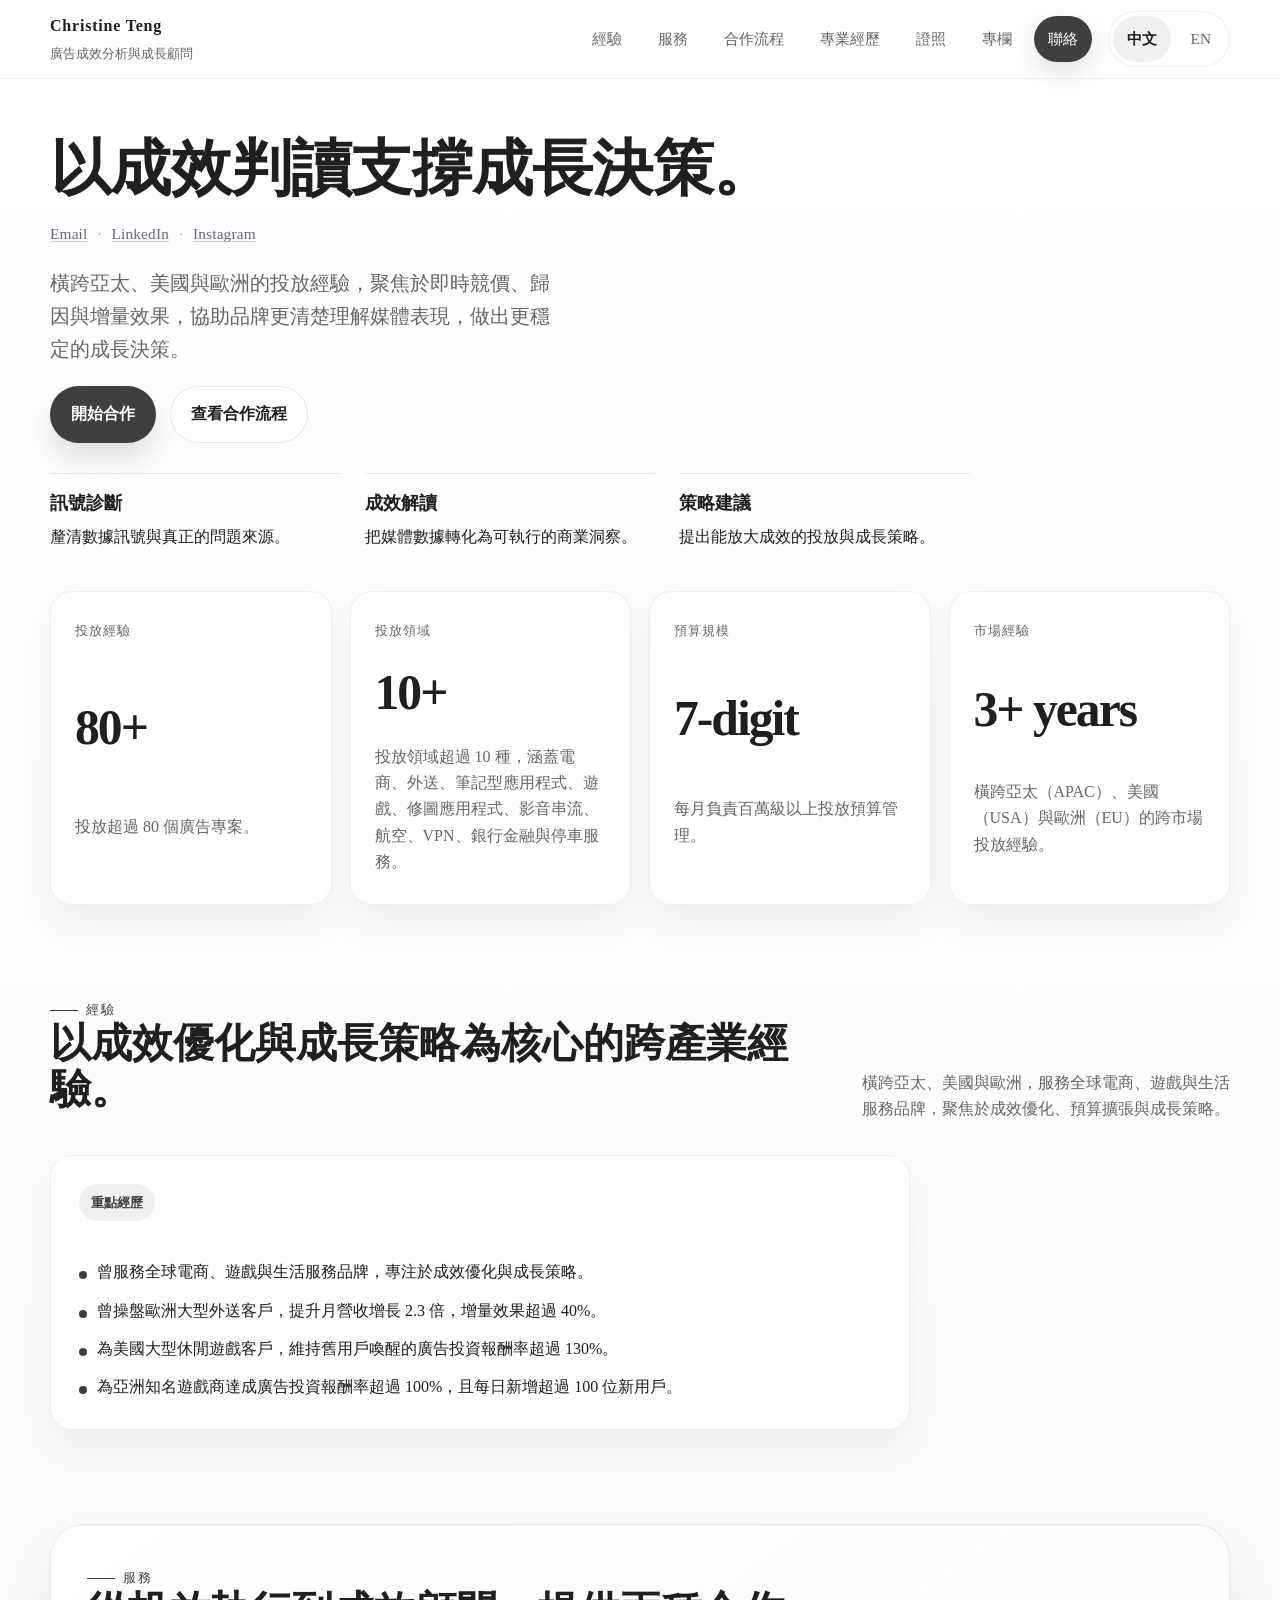
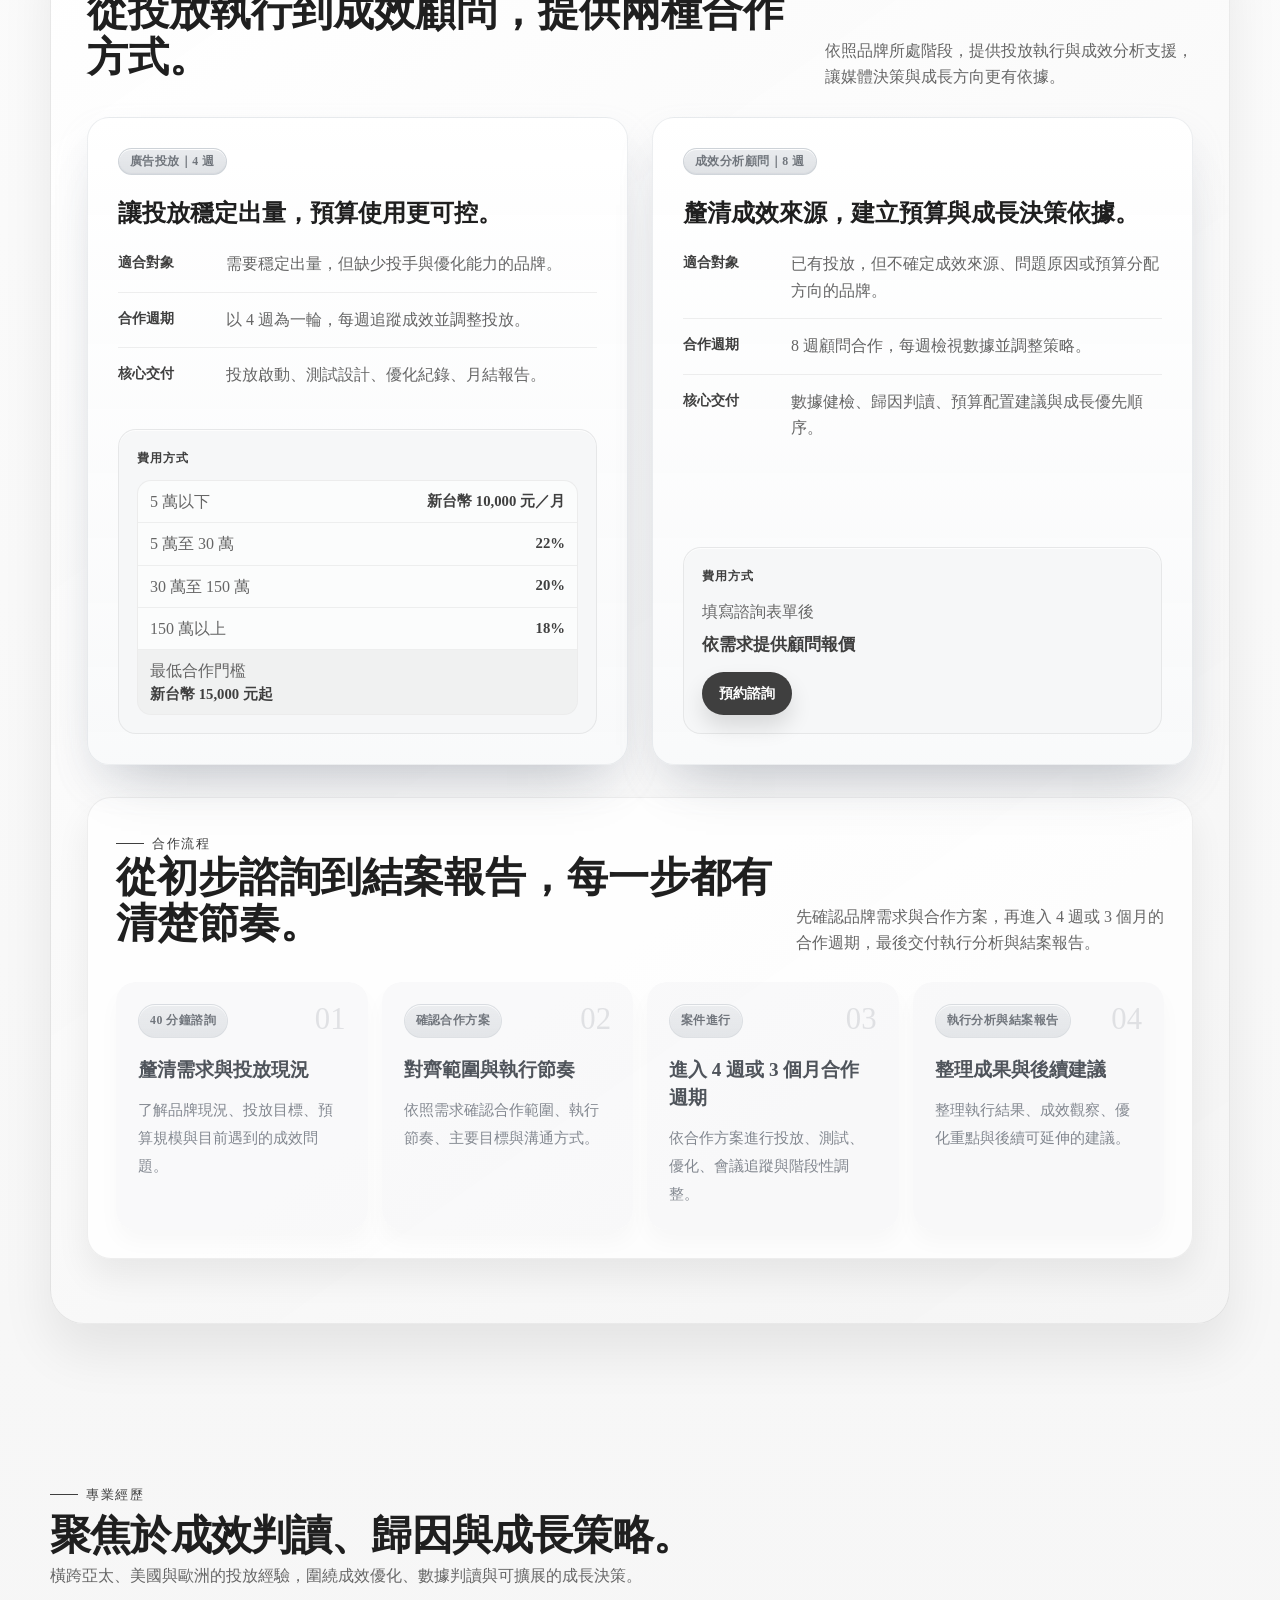
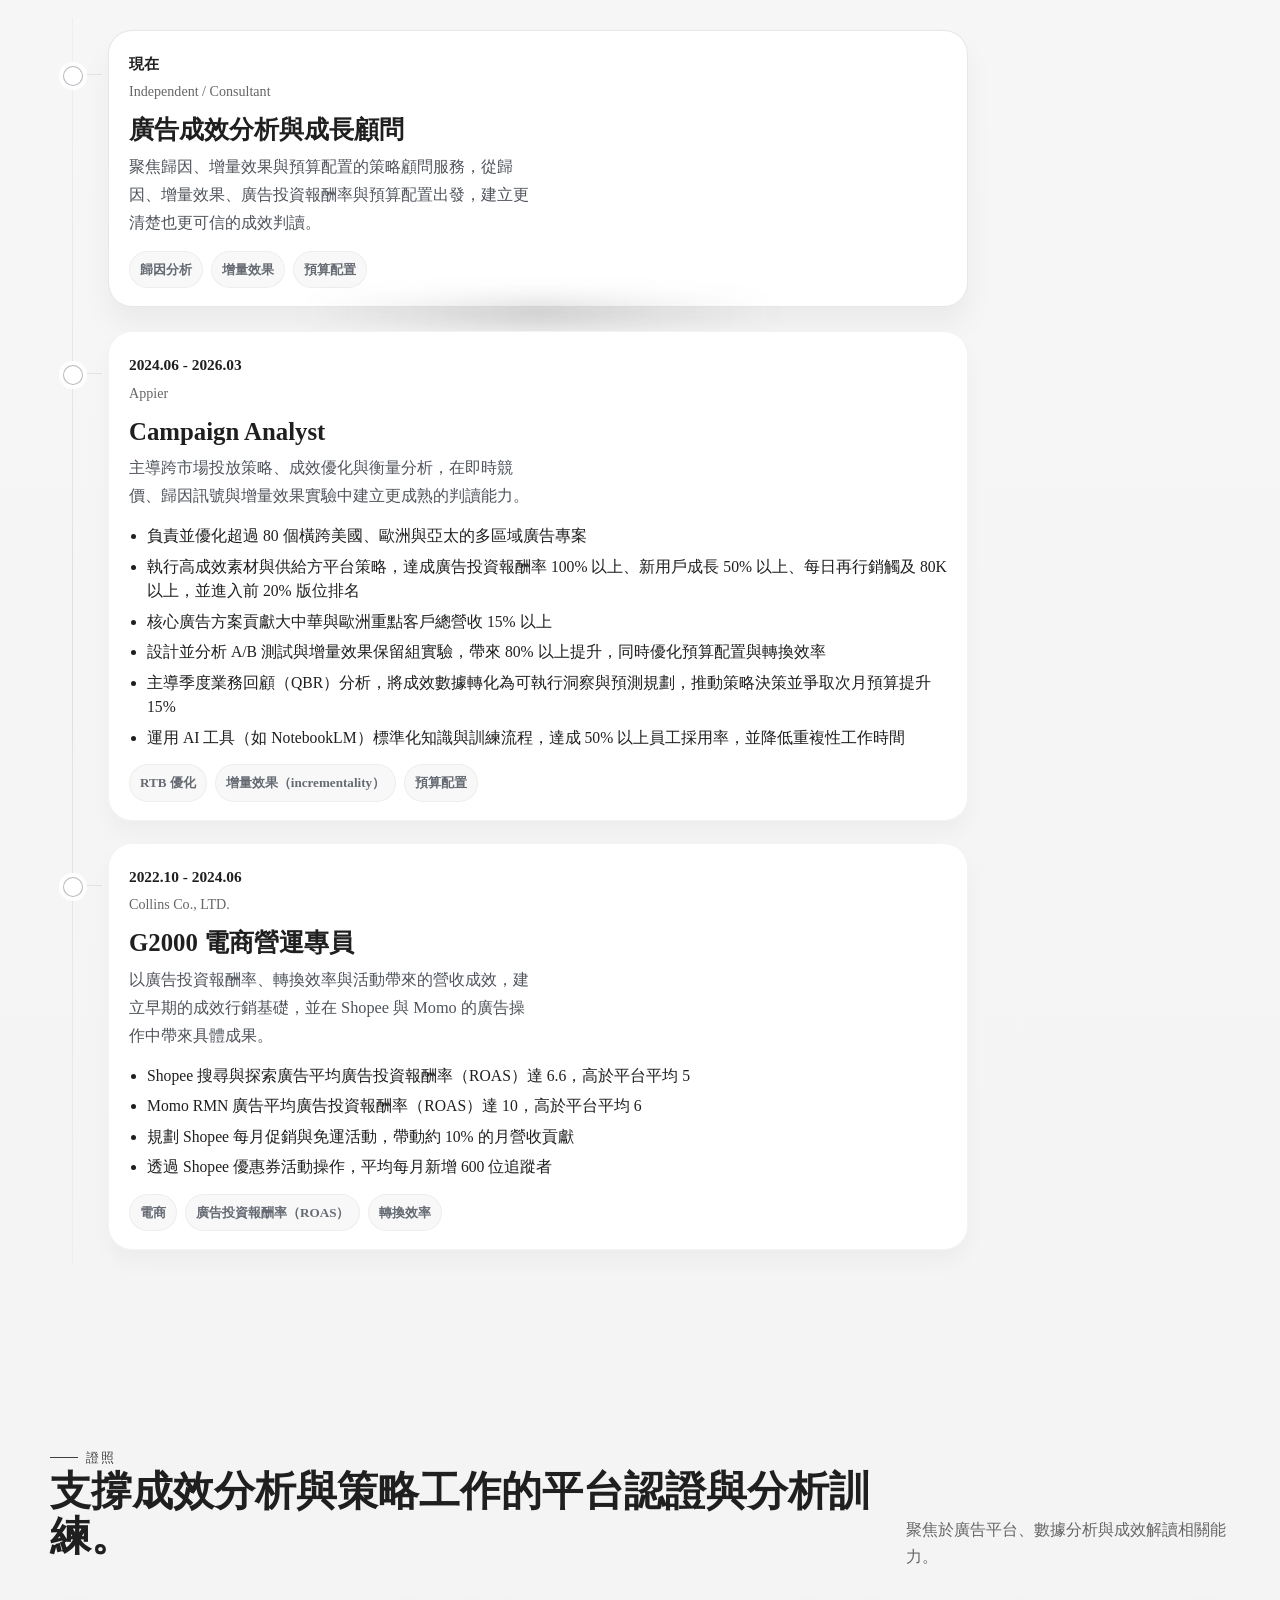
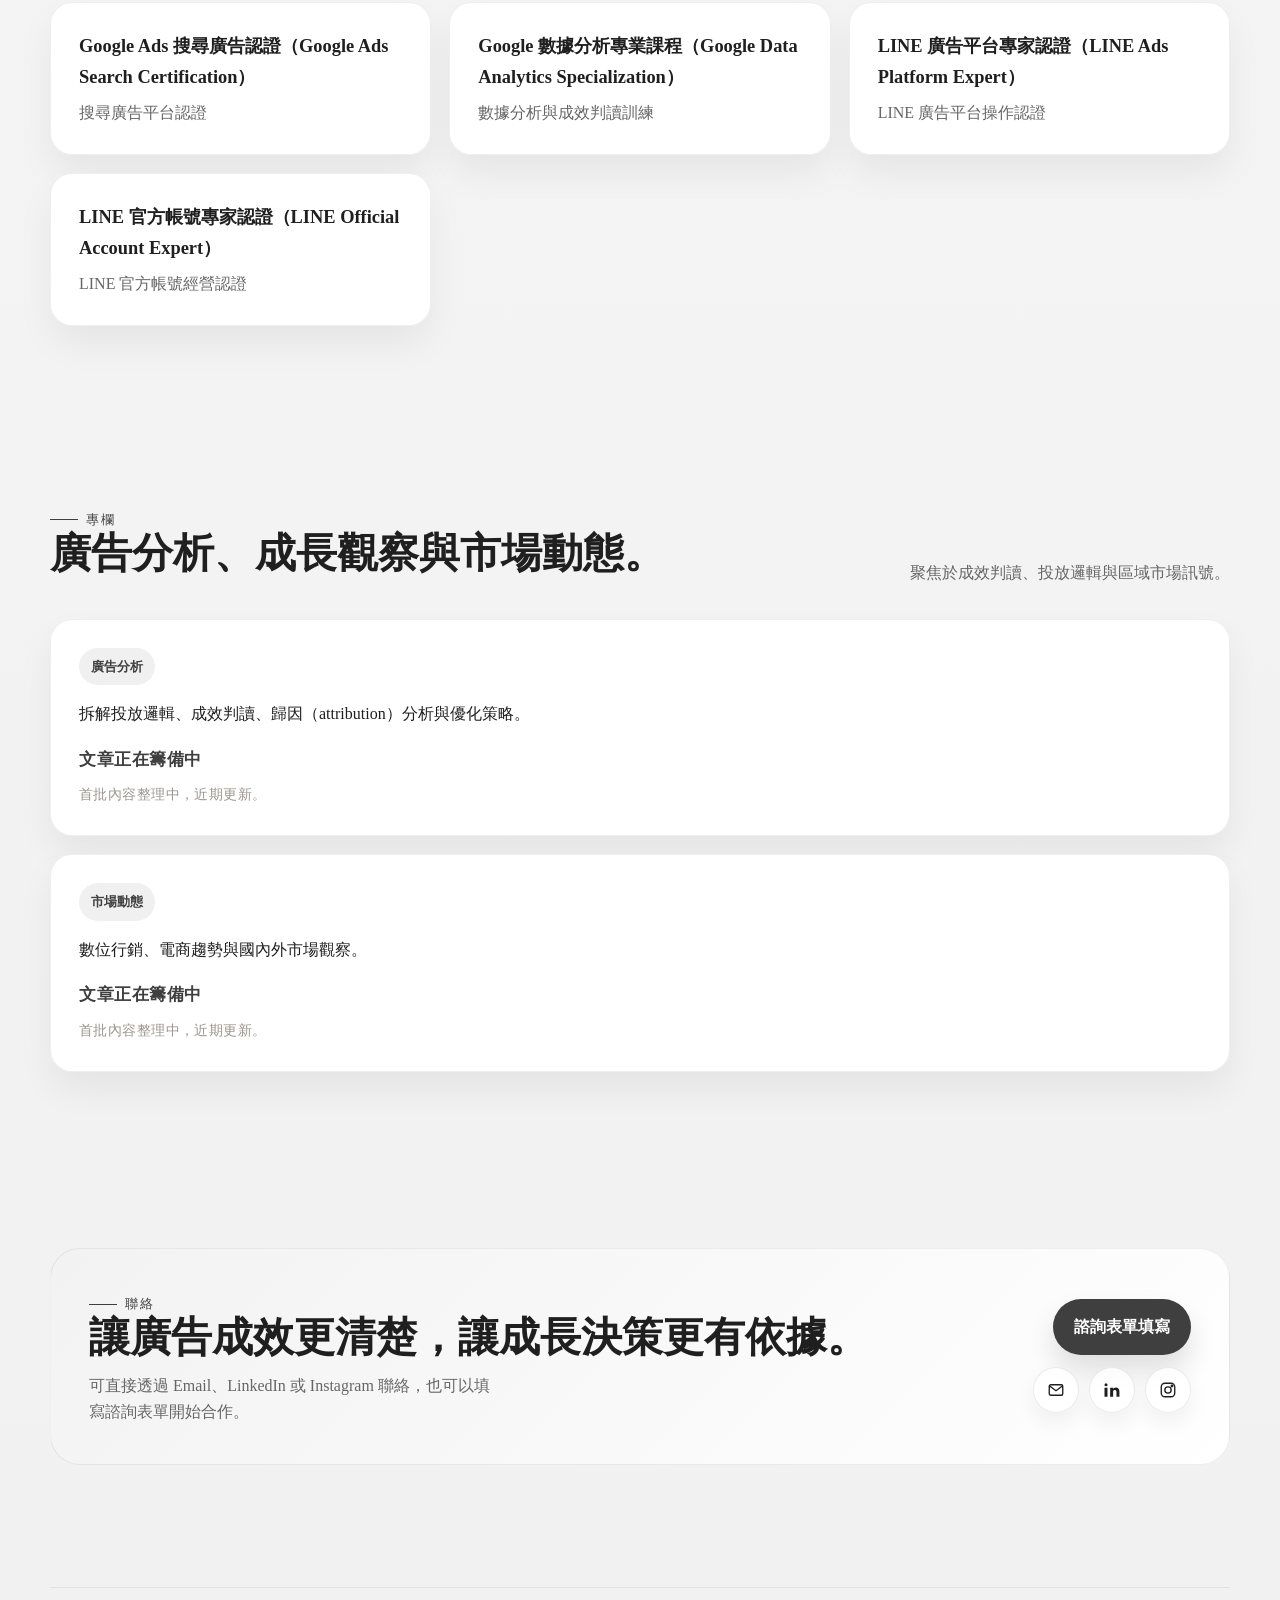
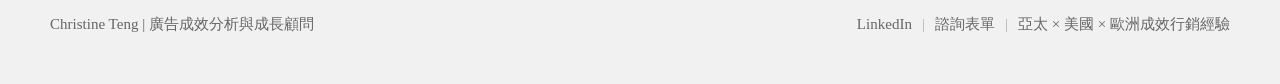
==== commit 70d665bc: "Add consultation CTA to service card" ====
--- a/index.html
+++ b/index.html
@@ -341,6 +341,29 @@
     .summary-quote strong {
       color: var(--accent);
       font-size: 1.08rem;
+    }
+    .summary-consult-link {
+      justify-self: start;
+      display: inline-flex;
+      align-items: center;
+      justify-content: center;
+      min-height: 38px;
+      padding: 9px 16px;
+      border-radius: 999px;
+      background: var(--accent);
+      color: #fff;
+      border: 1px solid rgba(60,60,60,0.12);
+      box-shadow: 0 12px 22px rgba(0,0,0,0.12);
+      font-size: .9rem;
+      font-weight: 700;
+      text-decoration: none;
+      transition: transform var(--transition), box-shadow var(--transition), background var(--transition);
+    }
+    .summary-consult-link:hover,
+    .summary-consult-link:focus-visible {
+      transform: translateY(-1px);
+      box-shadow: 0 16px 28px rgba(0,0,0,0.14);
+      outline: none;
     }
     .service-process-panel {
       margin: 28px 0;
@@ -1244,6 +1267,7 @@
                   <span>填寫諮詢表單後</span>
                   <strong>依需求提供顧問報價</strong>
                 </div>
+                <a class="summary-consult-link" href="https://docs.google.com/forms/d/1P2xc1AzjeNA1UJE9m71t5a1RciQF1xJ7LQqhmJsjbtM/edit" target="_blank" rel="noreferrer">預約諮詢</a>
               </div>
             </article>
           </div>
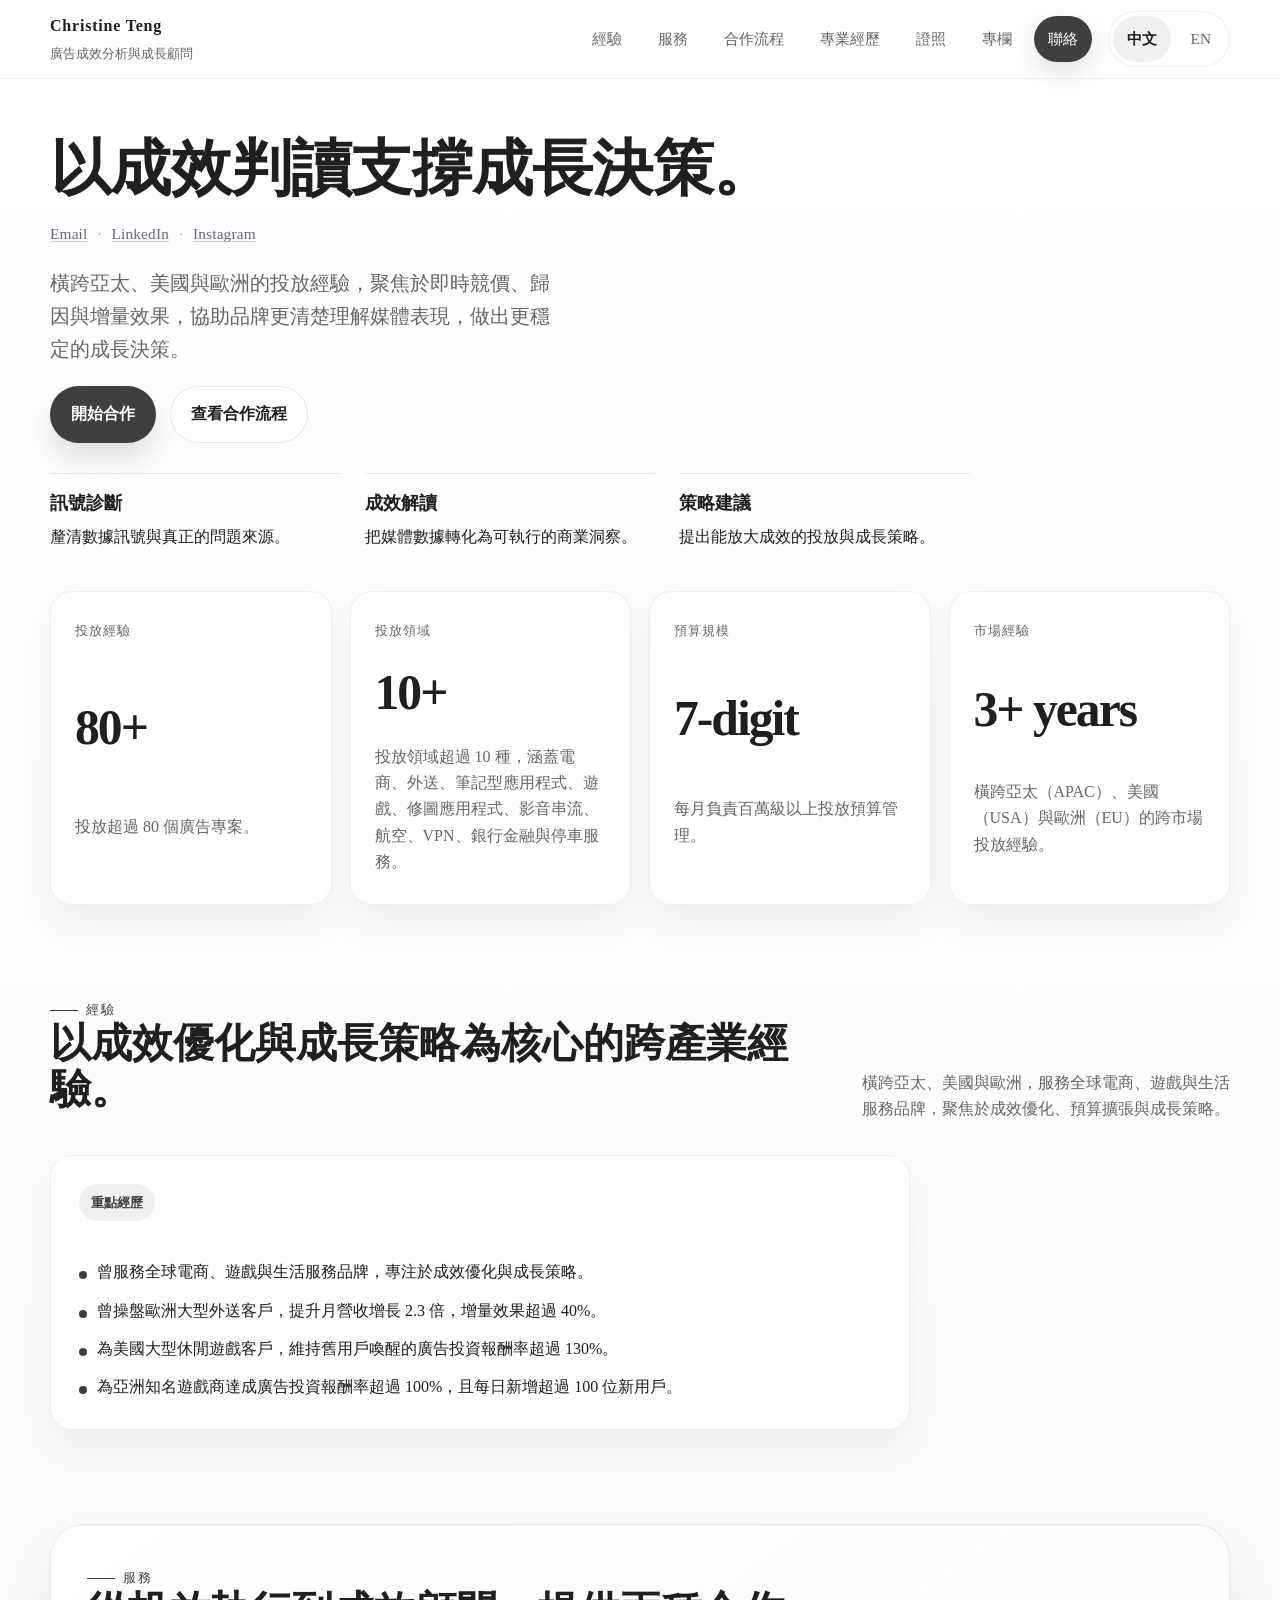
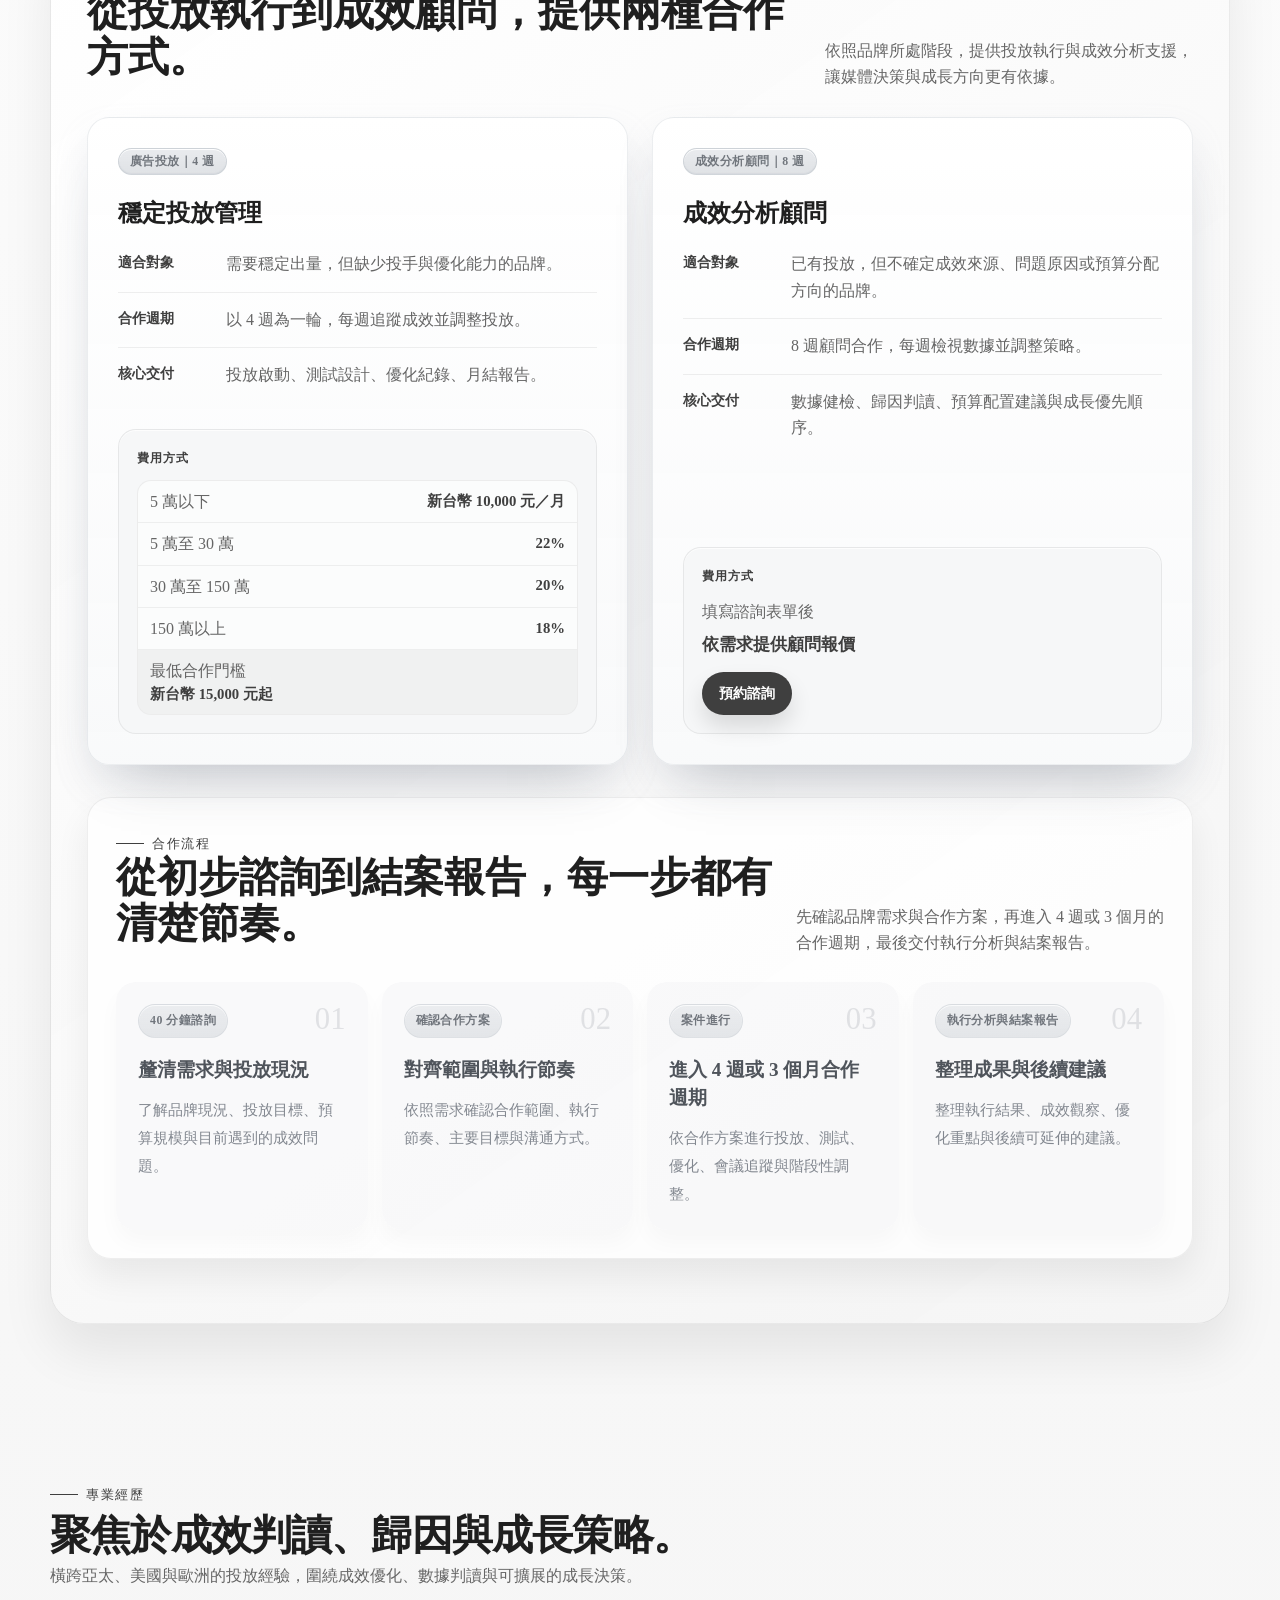
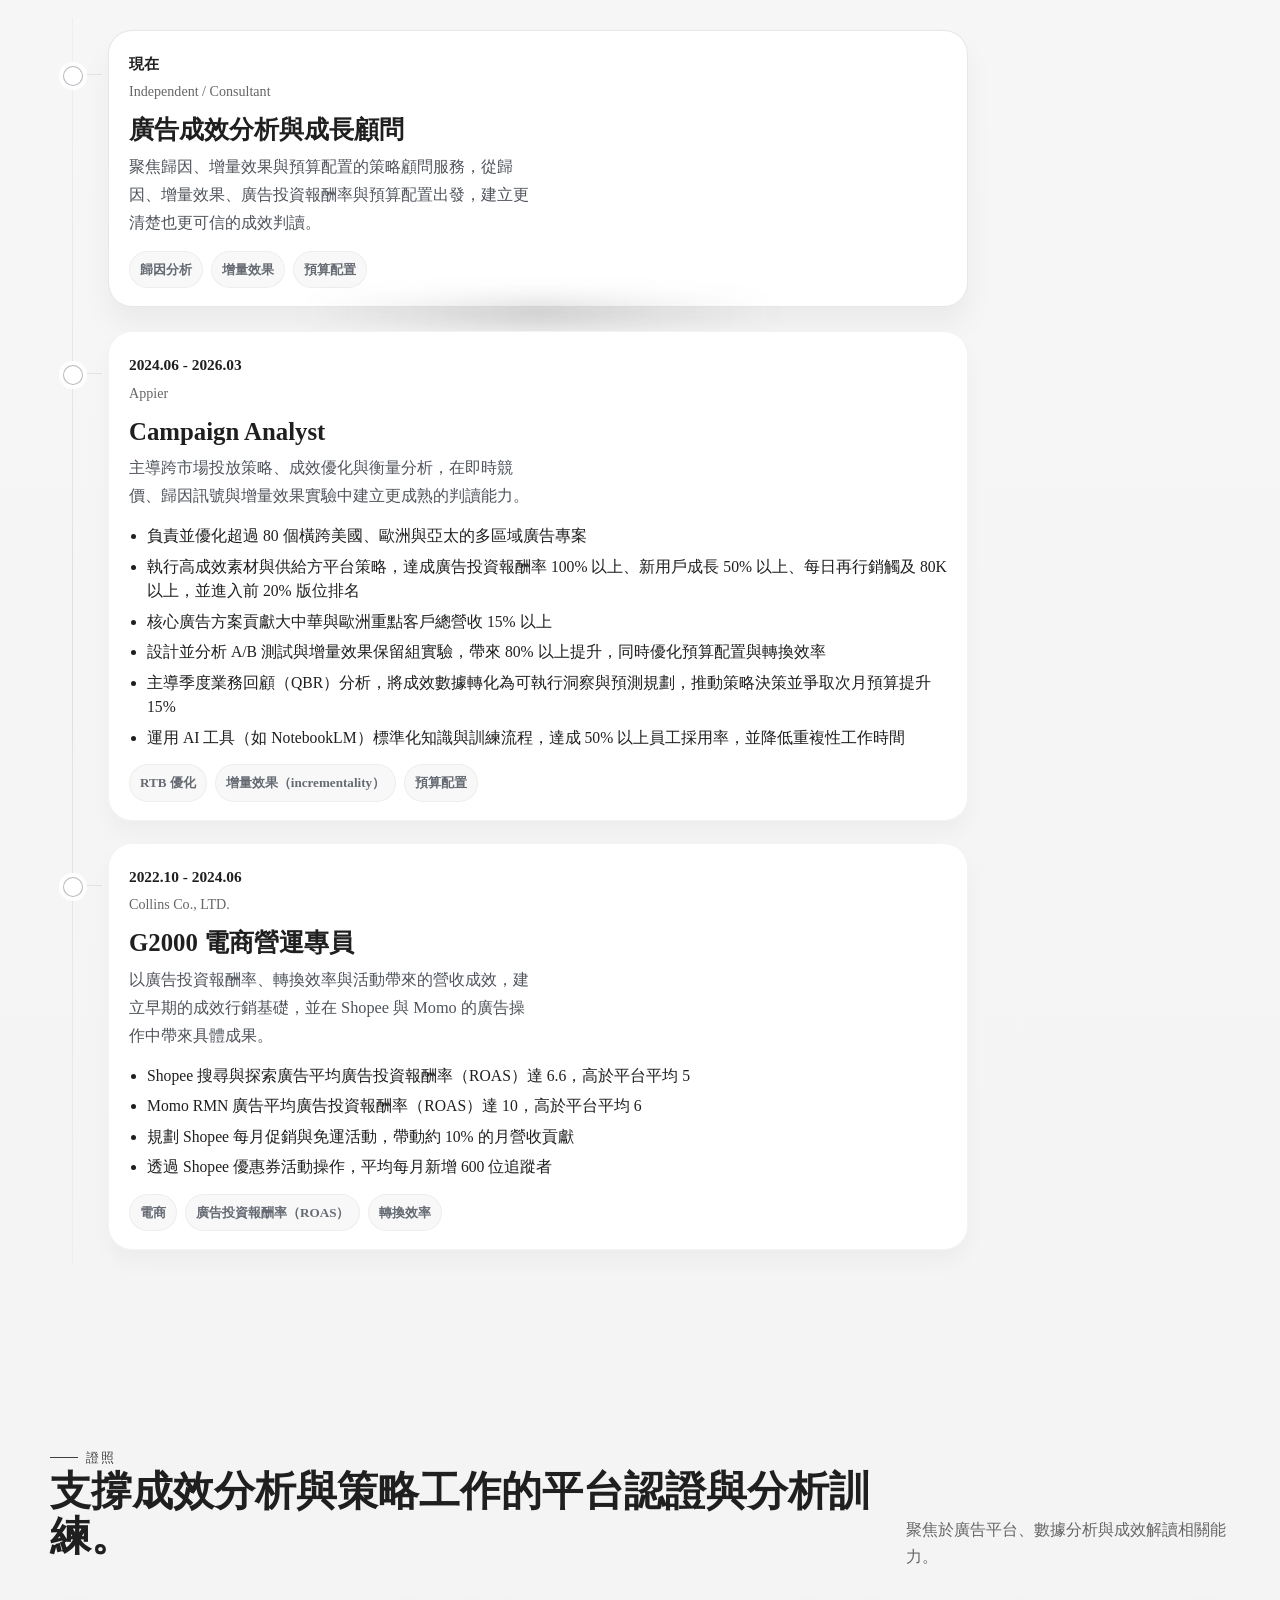
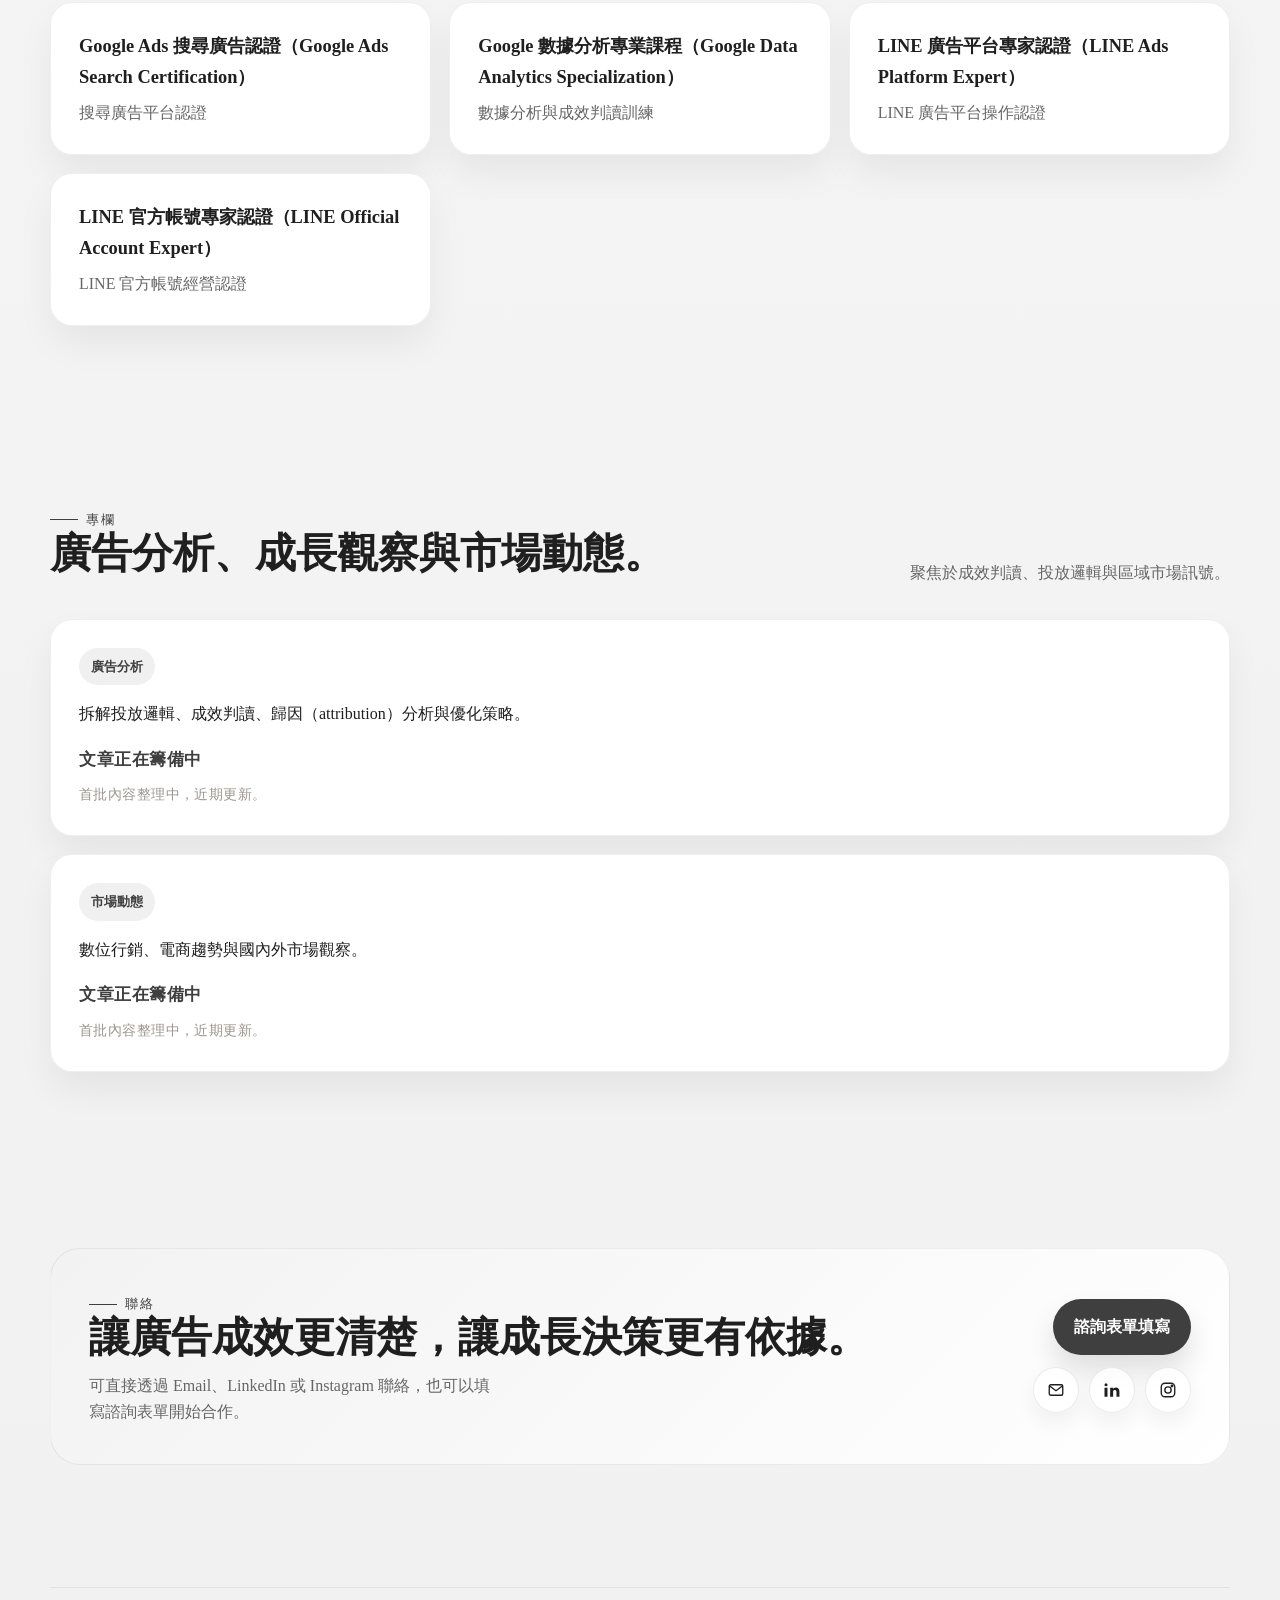
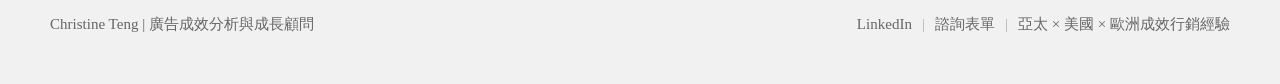
==== commit e4711a1a: "Shorten service card titles" ====
--- a/index.html
+++ b/index.html
@@ -1236,7 +1236,7 @@
           <div class="service-overview-grid">
             <article class="service-summary-card">
               <span class="chip">廣告投放｜4 週</span>
-              <h3>讓投放穩定出量，預算使用更可控。</h3>
+              <h3>穩定投放管理</h3>
               <dl class="summary-facts">
                 <div class="summary-fact"><dt>適合對象</dt><dd>需要穩定出量，但缺少投手與優化能力的品牌。</dd></div>
                 <div class="summary-fact"><dt>合作週期</dt><dd>以 4 週為一輪，每週追蹤成效並調整投放。</dd></div>
@@ -1255,7 +1255,7 @@
             </article>
             <article class="service-summary-card">
               <span class="chip">成效分析顧問｜8 週</span>
-              <h3>釐清成效來源，建立預算與成長決策依據。</h3>
+              <h3>成效分析顧問</h3>
               <dl class="summary-facts">
                 <div class="summary-fact"><dt>適合對象</dt><dd>已有投放，但不確定成效來源、問題原因或預算分配方向的品牌。</dd></div>
                 <div class="summary-fact"><dt>合作週期</dt><dd>8 週顧問合作，每週檢視數據並調整策略。</dd></div>
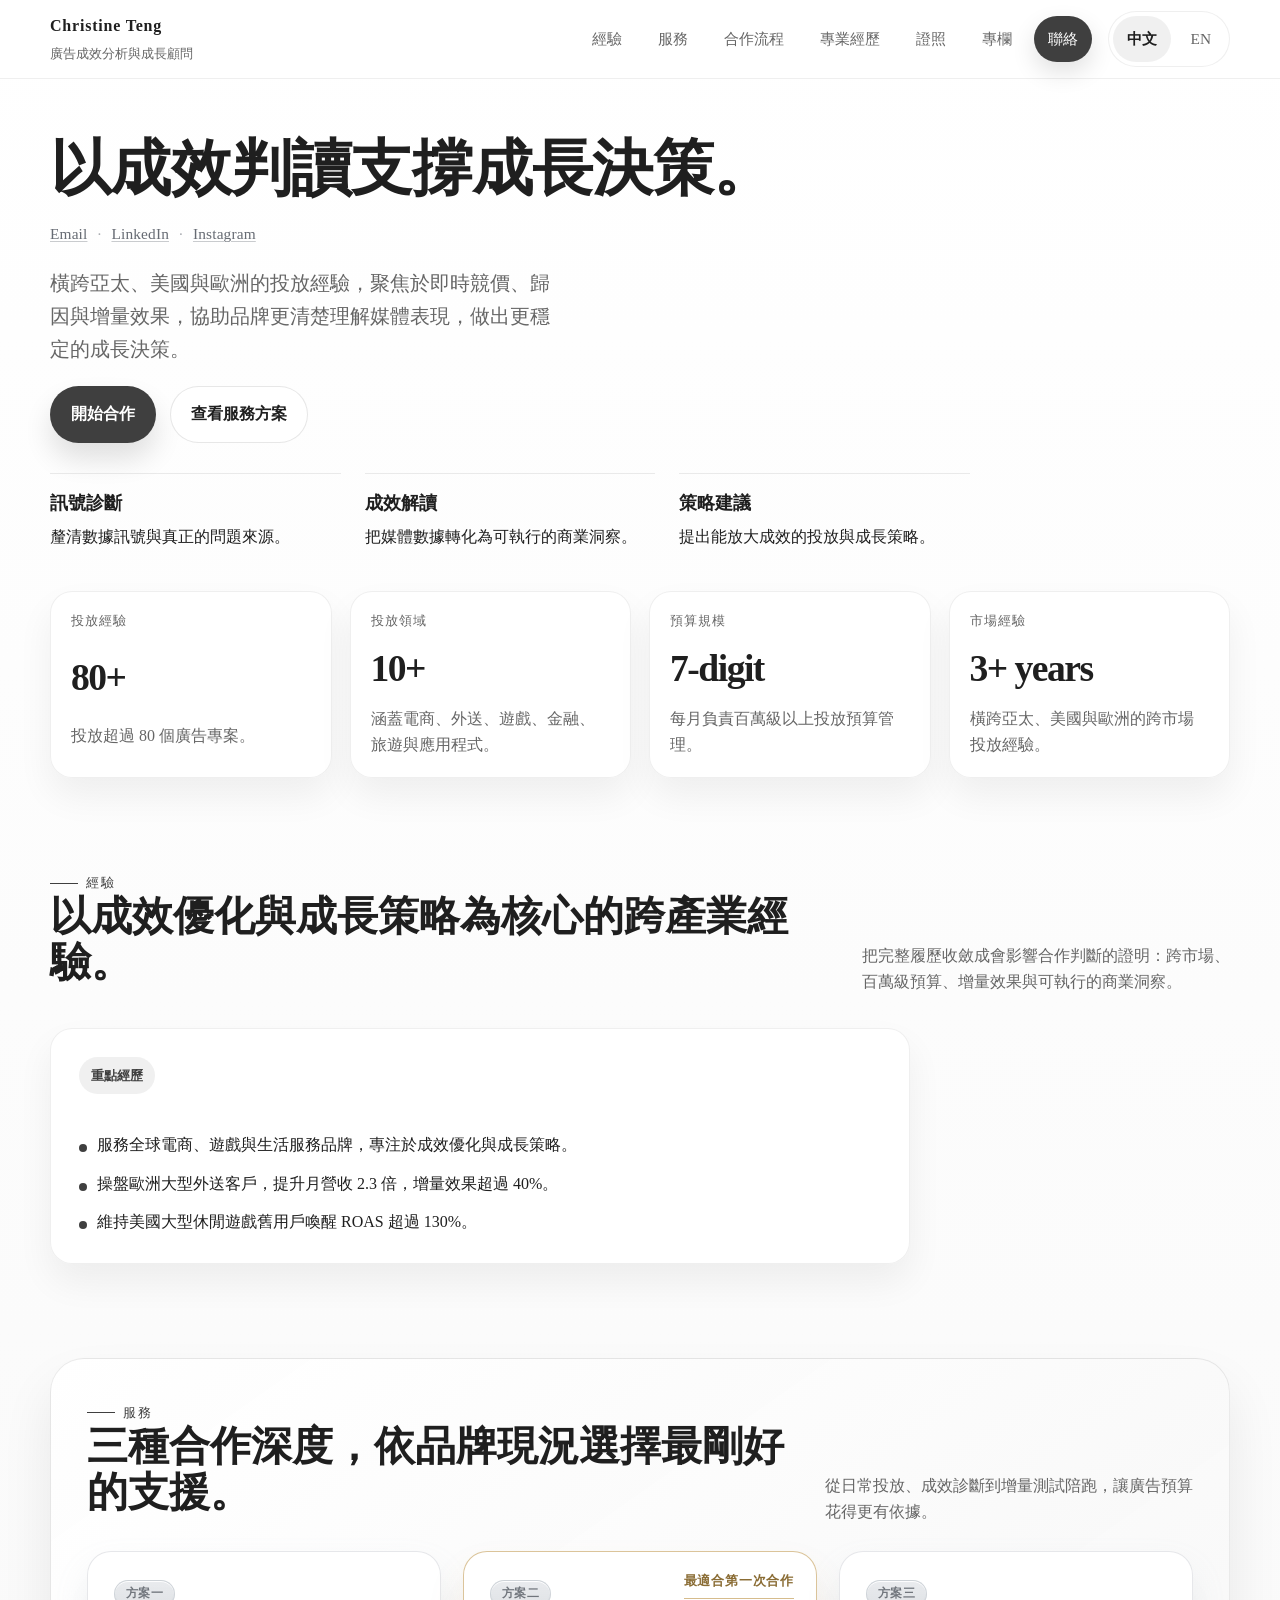
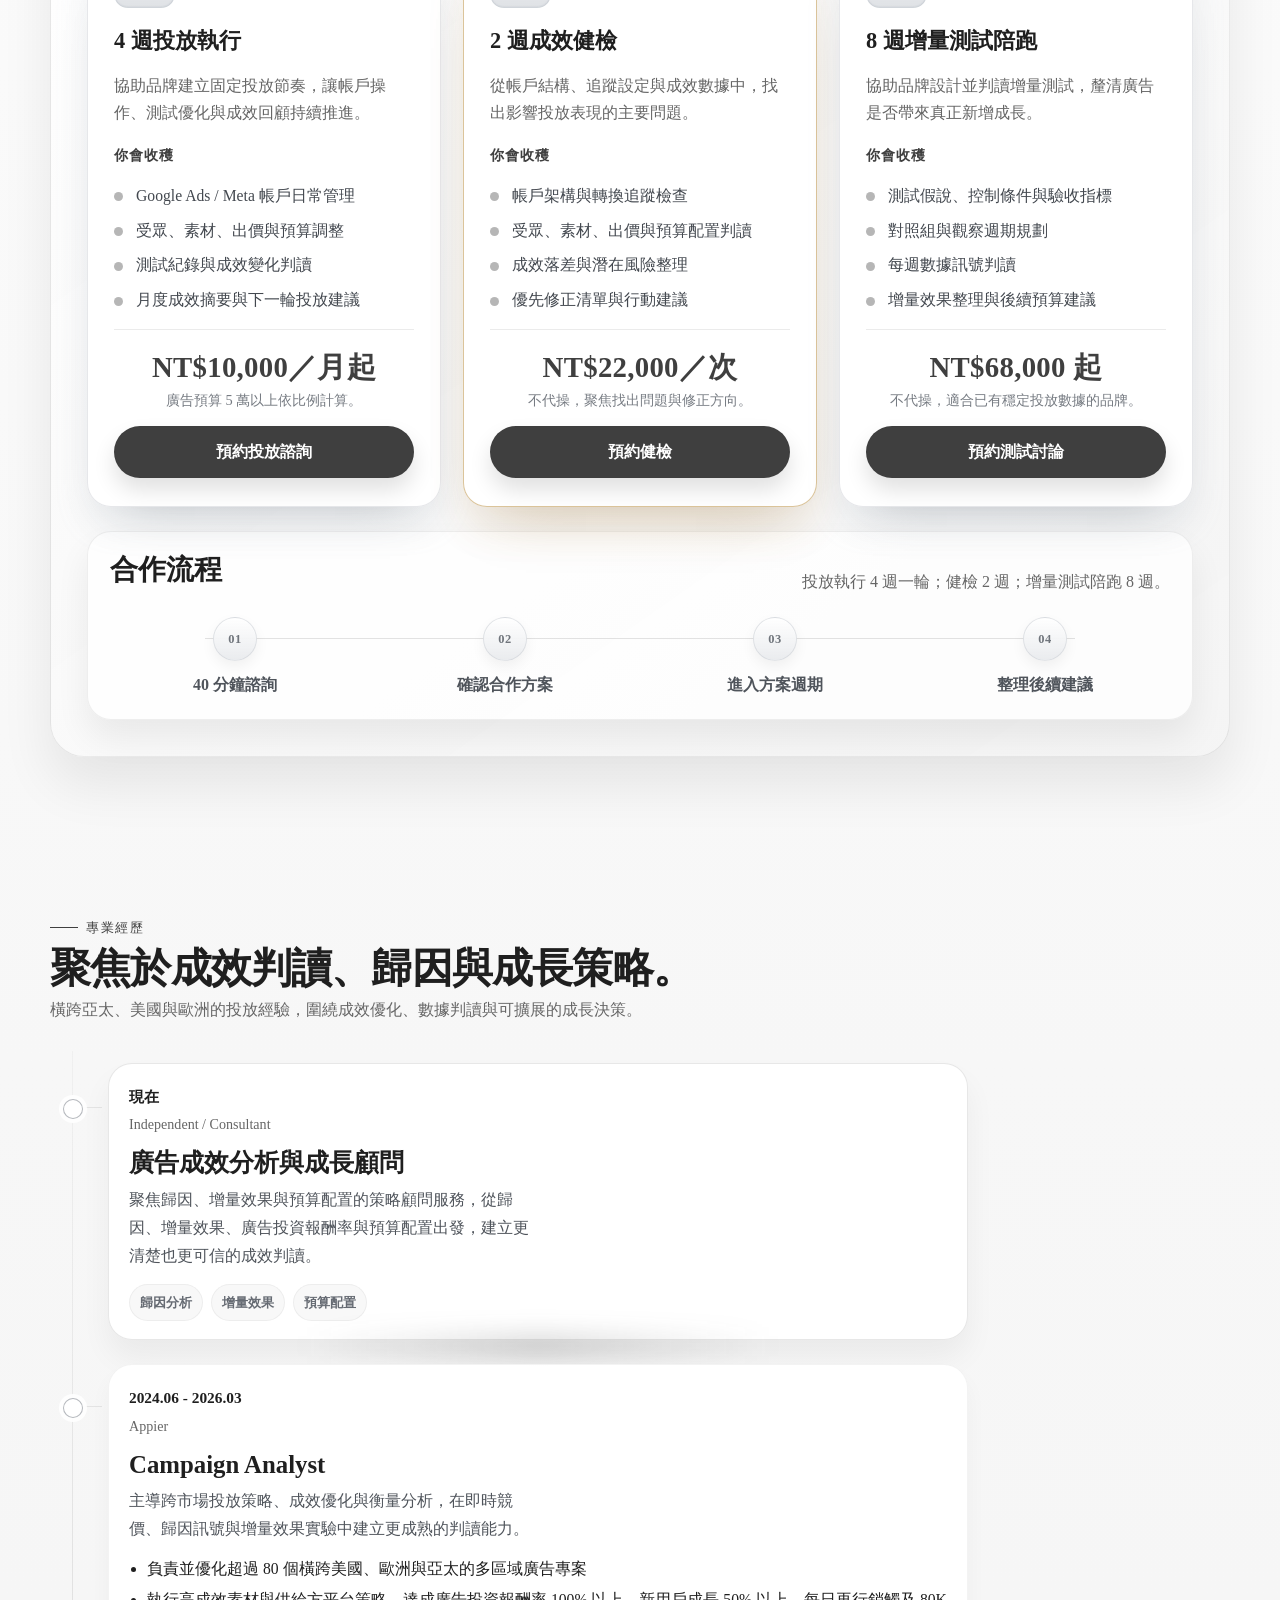
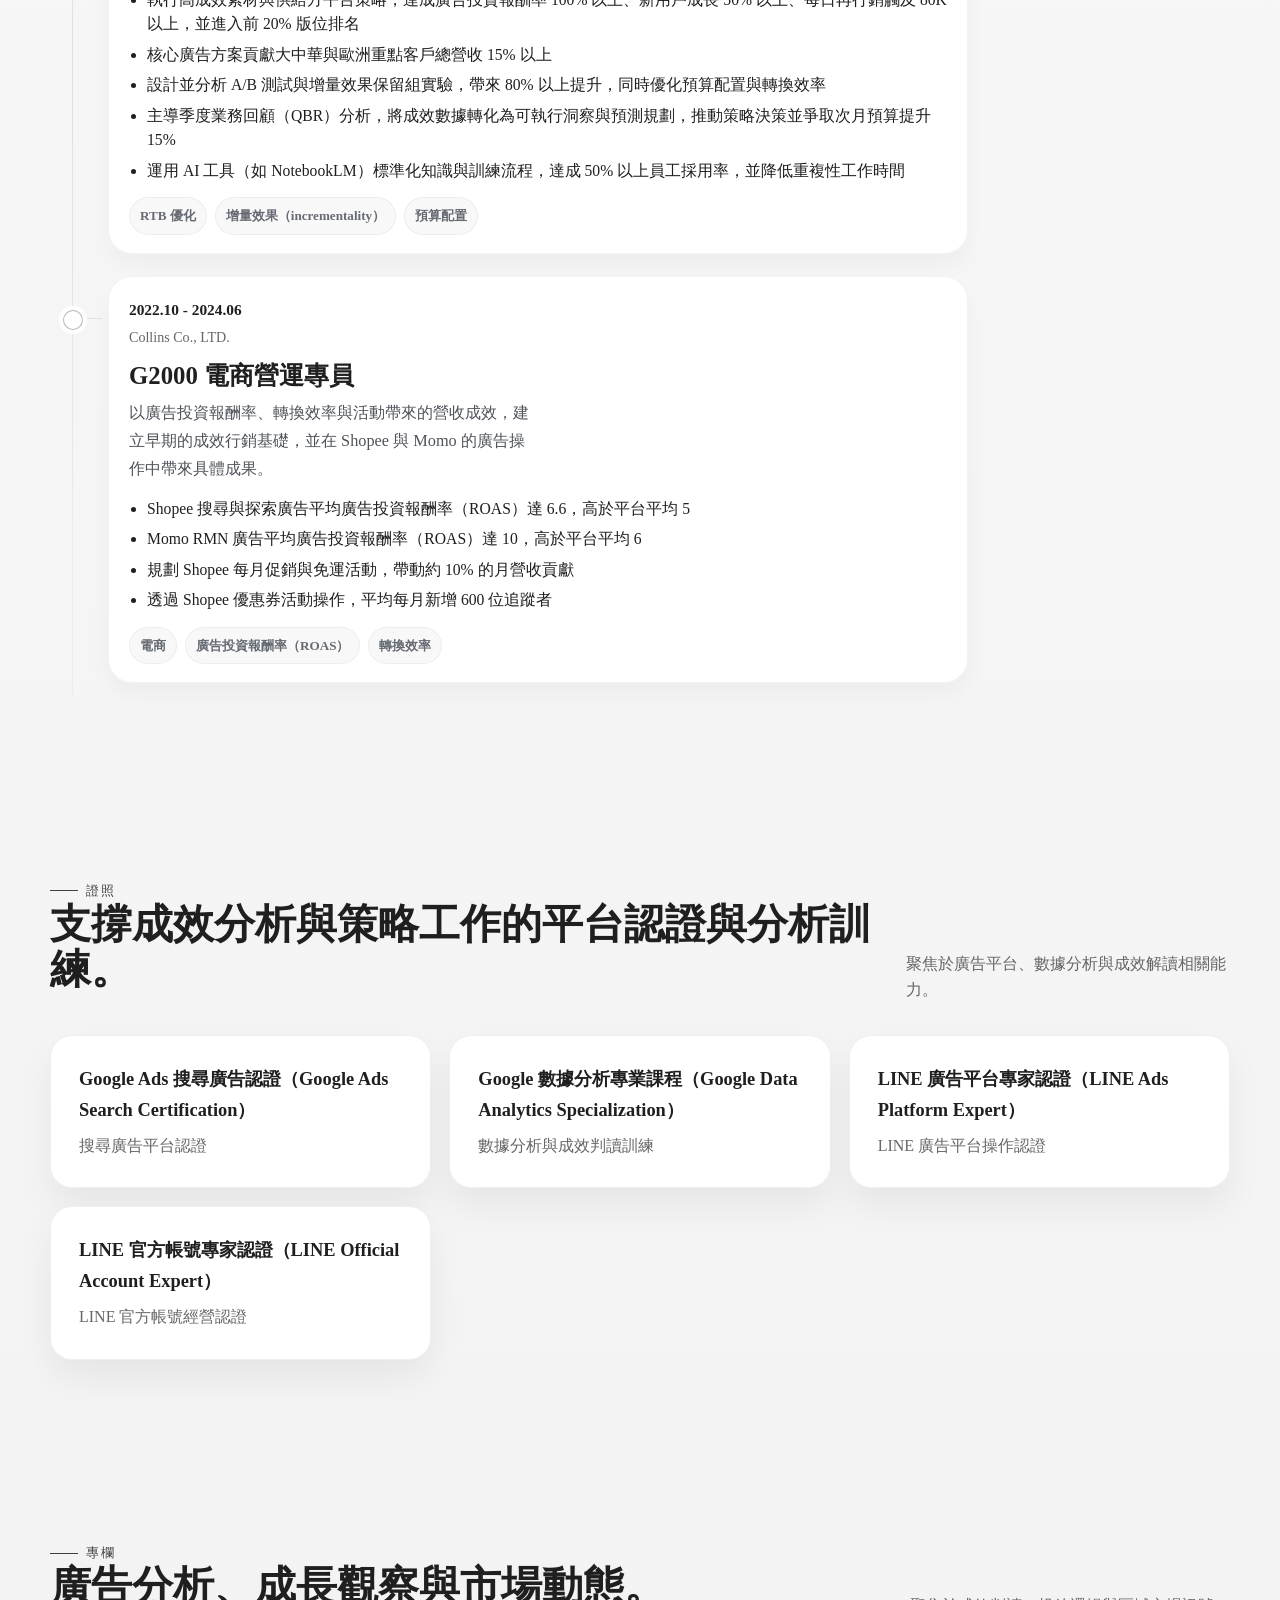
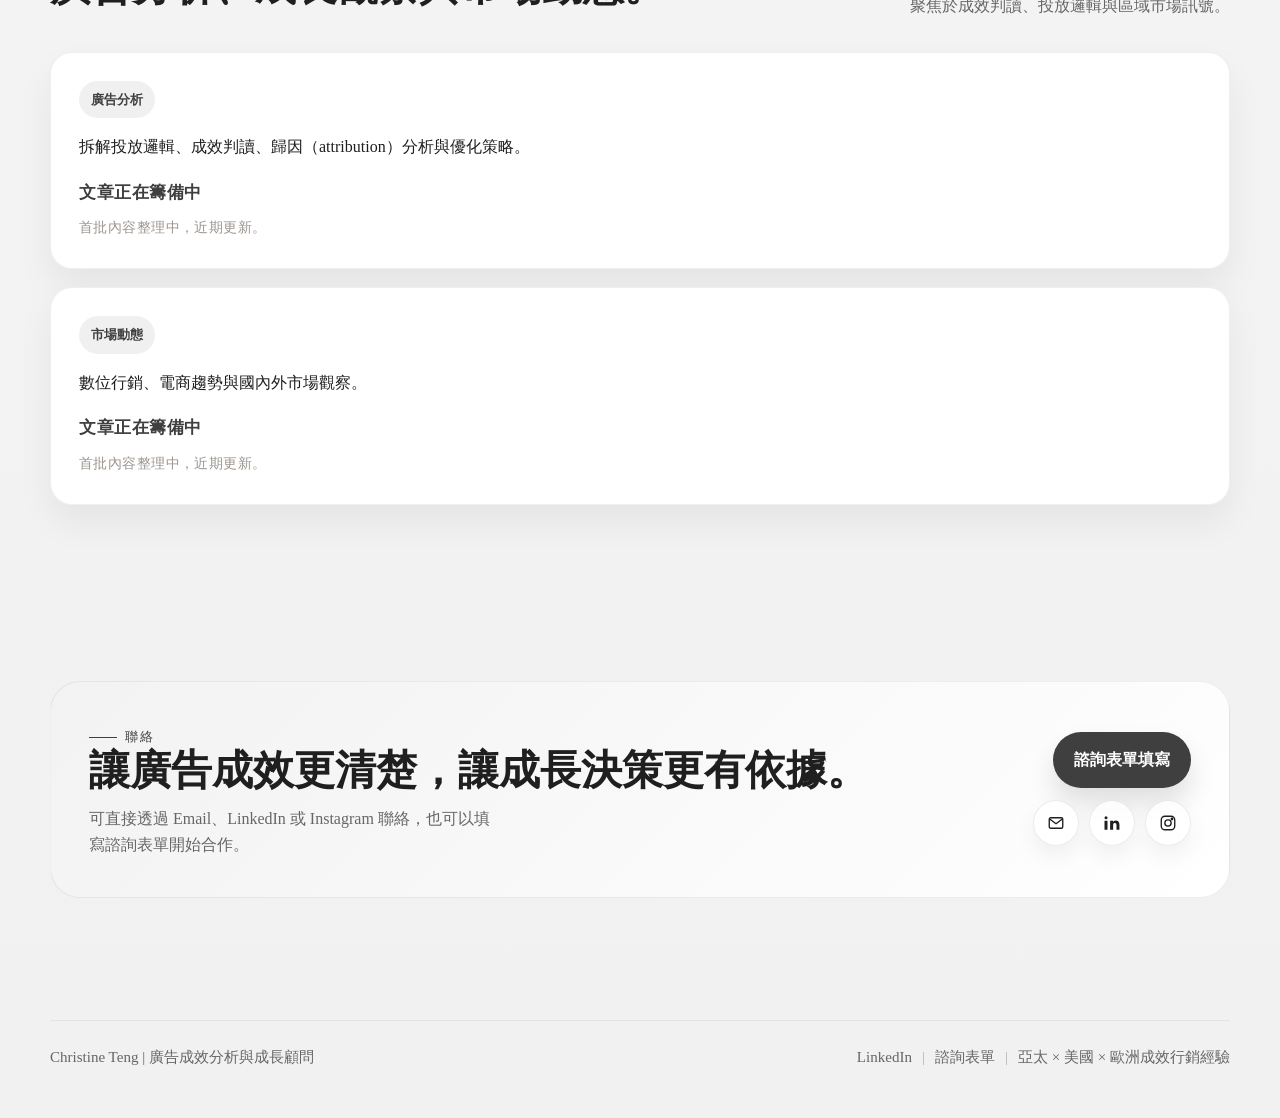
==== commit 10fac7de: "Update service pricing cards" ====
--- a/index.html
+++ b/index.html
@@ -191,9 +191,9 @@
       box-shadow: var(--shadow);
       transition: transform var(--transition), box-shadow var(--transition), border-color var(--transition);
     }
-    .metric-card { padding: 28px 24px; display: grid; gap: 10px; min-height: 160px; }
+    .metric-card { padding: 18px 20px; display: grid; gap: 6px; min-height: 118px; }
     .metric-card small { color: var(--muted); font-size: .84rem; text-transform: uppercase; letter-spacing: .08em; }
-    .metric-number { font-size: clamp(2.3rem, 4vw, 3.1rem); font-weight: 700; letter-spacing: -.04em; }
+    .metric-number { font-size: clamp(1.8rem, 3vw, 2.35rem); font-weight: 700; letter-spacing: -.04em; }
     .card, .panel, .insight-block, .cert-item { padding: 28px; }
     .service-card {
       min-height: 100%;
@@ -224,25 +224,49 @@
     }
     .service-overview-grid {
       display: grid;
-      grid-template-columns: repeat(2, minmax(0, 1fr));
-      gap: 24px;
-      margin-bottom: 32px;
+      grid-template-columns: repeat(3, minmax(0, 1fr));
+      gap: 22px;
+      margin-bottom: 24px;
+      align-items: stretch;
     }
     .service-summary-card {
+      position: relative;
       min-height: 100%;
-      padding: 30px;
-      border-radius: 22px;
-      background: linear-gradient(180deg, rgba(255,255,255,0.94), rgba(248,249,250,0.9));
-      border: 1px solid rgba(140,148,160,0.16);
+      padding: 28px 26px;
+      border-radius: 24px;
+      background: rgba(255,255,255,0.96);
+      border: 1px solid rgba(140,148,160,0.22);
       box-shadow:
-        0 18px 34px rgba(166, 176, 194, 0.16),
-        0 34px 58px -34px rgba(65, 72, 82, 0.34);
-      display: grid;
-      grid-template-rows: auto auto 1fr auto;
-      gap: 20px;
+        0 18px 34px rgba(166, 176, 194, 0.14),
+        0 28px 48px -34px rgba(65, 72, 82, 0.34);
+      display: grid;
+      grid-template-columns: 1fr;
+      grid-template-rows: auto auto auto auto auto;
+      gap: 16px;
+      overflow: visible;
+    }
+    .service-summary-card.is-recommended {
+      border: 1.5px solid rgba(205, 174, 115, 0.72);
+      box-shadow:
+        0 22px 38px rgba(177, 132, 55, 0.1),
+        0 34px 58px -34px rgba(135, 93, 28, 0.3);
+    }
+    .recommended-badge {
+      position: absolute;
+      top: 18px;
+      right: 22px;
+      padding: 0 0 6px;
+      border-bottom: 1px solid rgba(205, 174, 115, 0.82);
+      background: transparent;
+      color: #8a6c34;
+      font-size: .82rem;
+      font-weight: 700;
+      letter-spacing: .06em;
+      box-shadow: none;
     }
     .service-summary-card .chip {
       justify-self: start;
+      align-self: start;
       width: fit-content;
       max-width: 100%;
       padding: 6px 11px;
@@ -257,45 +281,76 @@
       font-weight: 600;
       line-height: 1.15;
       letter-spacing: 0.04em;
-      margin-bottom: 0;
+      margin: 0;
     }
     .service-summary-card h3 {
       max-width: none;
-      font-size: clamp(1.42rem, 1.9vw, 1.82rem);
+      margin: 0;
+      font-size: clamp(1.34rem, 1.75vw, 1.72rem);
       line-height: 1.48;
       text-wrap: balance;
     }
     .summary-facts {
       display: grid;
       align-content: start;
-      gap: 0;
+      gap: 8px;
       margin: 0;
+      padding: 0;
+      border: 0;
     }
     .summary-fact {
-      display: grid;
-      grid-template-columns: 92px minmax(0, 1fr);
-      gap: 16px;
-      padding: 14px 0;
-      border-top: 1px solid rgba(60,60,60,0.08);
+      display: block;
+      padding: 0;
+      border-top: 0;
       color: var(--muted);
-    }
-    .summary-fact:first-child { border-top: 0; padding-top: 0; }
-    .summary-fact dt {
+      font-size: 1.02rem;
+      line-height: 1.62;
+    }
+    .summary-fact dt { display: none; }
+    .summary-fact dd { margin: 0; }
+    .summary-list-label {
+      margin-top: 2px;
       color: var(--accent);
-      font-weight: 700;
-      font-size: .88rem;
-    }
-    .summary-fact dd { margin: 0; }
+      font-size: .9rem;
+      font-weight: 700;
+      letter-spacing: .06em;
+    }
+    .summary-deliverables {
+      display: grid;
+      gap: 10px;
+      margin: 0;
+      padding: 0;
+      list-style: none;
+      color: #43484f;
+      font-size: .98rem;
+      line-height: 1.58;
+    }
+    .summary-deliverables li {
+      position: relative;
+      padding-left: 22px;
+    }
+    .summary-deliverables li::before {
+      content: "";
+      position: absolute;
+      left: 0;
+      top: .55em;
+      width: 9px;
+      height: 9px;
+      border-radius: 999px;
+      background: rgba(63,63,63,0.38);
+    }
     .summary-fee-panel {
       align-self: end;
       display: grid;
-      gap: 12px;
-      margin-top: 6px;
-      padding: 18px;
-      border-radius: 18px;
-      background: rgba(246,247,248,0.92);
-      border: 1px solid rgba(60,60,60,0.08);
-      box-shadow: inset 0 1px 0 rgba(255,255,255,0.76);
+      gap: 14px;
+      align-content: center;
+      height: auto;
+      margin: auto 0 0;
+      padding: 22px 0 0;
+      border-top: 1px solid rgba(60,60,60,0.1);
+      background: transparent;
+      border-radius: 0;
+      box-shadow: none;
     }
     .summary-fee-label {
       color: var(--accent);
@@ -325,7 +380,9 @@
     .summary-price-row strong {
       color: var(--accent);
       font-size: .92rem;
-      white-space: nowrap;
+      line-height: 1.4;
+      text-align: right;
+      white-space: normal;
     }
     .summary-price-row--note {
       grid-template-columns: 1fr;
@@ -334,27 +391,36 @@
     }
     .summary-quote {
       display: grid;
-      gap: 6px;
+      gap: 7px;
       color: var(--muted);
-      line-height: 1.65;
+      line-height: 1.5;
+      text-align: center;
     }
     .summary-quote strong {
       color: var(--accent);
-      font-size: 1.08rem;
+      font-size: clamp(1.55rem, 2.25vw, 2.05rem);
+      line-height: 1.05;
+      letter-spacing: .01em;
+    }
+    .summary-quote span:not(:first-child) { font-size: .9rem; }
+    .summary-price-note {
+      color: #767b82;
+      font-size: .92rem;
+      line-height: 1.55;
     }
     .summary-consult-link {
-      justify-self: start;
+      justify-self: stretch;
       display: inline-flex;
       align-items: center;
       justify-content: center;
-      min-height: 38px;
-      padding: 9px 16px;
+      min-height: 52px;
+      padding: 12px 18px;
       border-radius: 999px;
       background: var(--accent);
       color: #fff;
       border: 1px solid rgba(60,60,60,0.12);
       box-shadow: 0 12px 22px rgba(0,0,0,0.12);
-      font-size: .9rem;
+      font-size: 1rem;
       font-weight: 700;
       text-decoration: none;
       transition: transform var(--transition), box-shadow var(--transition), background var(--transition);
@@ -372,6 +438,27 @@
       background: rgba(255,255,255,0.76);
       border: 1px solid rgba(60,60,60,0.08);
       box-shadow: 0 18px 34px rgba(0,0,0,0.065);
+    }
+    .service-process-panel--compact {
+      margin: 18px 0 0;
+      padding: 22px;
+    }
+    .service-process-panel--compact .section-heading {
+      margin-bottom: 18px;
+    }
+    .service-process-panel--compact h2 {
+      font-size: clamp(1.45rem, 2.2vw, 2.05rem);
+    }
+    .service-process-panel--compact .process-step-card {
+      min-height: 0;
+      padding: 14px 16px;
+      gap: 6px;
+    }
+    .service-process-panel--compact .process-step-card .card-topline {
+      margin-bottom: 0;
+    }
+    .service-process-panel--compact .process-step-card h3 {
+      font-size: .98rem;
     }
     .full-plan-list {
       display: grid;
@@ -754,34 +841,53 @@
       display: grid;
       grid-template-columns: repeat(4, minmax(0, 1fr));
       gap: 14px;
+      position: relative;
+    }
+    .process-flow::before {
+      content: "";
+      position: absolute;
+      left: 10%;
+      right: 10%;
+      top: 31px;
+      height: 1px;
+      background: rgba(60,60,60,0.12);
+      z-index: 0;
     }
     .process-step-card {
-      min-height: 230px;
-      padding: 22px;
-      border-radius: 20px;
-      background: rgba(247,248,249,0.76);
-      display: grid;
-      gap: 18px;
-      align-content: start;
-      box-shadow: 0 12px 22px rgba(0,0,0,0.028);
+      position: relative;
+      min-height: 0;
+      padding: 0 10px;
+      border-radius: 0;
+      background: transparent;
+      border: 0;
+      display: grid;
+      gap: 12px;
+      justify-items: center;
+      text-align: center;
+      box-shadow: none;
       transition: transform var(--transition), background var(--transition), box-shadow var(--transition);
+      z-index: 1;
     }
     .process-step-card:hover,
     .process-step-card:focus-within {
-      transform: translateY(-2px);
-      background: rgba(255,255,255,0.88);
-      box-shadow: 0 16px 28px rgba(0,0,0,0.045);
+      transform: translateY(-1px);
+      background: transparent;
+      box-shadow: none;
     }
     .process-step-card .card-topline {
-      align-items: flex-start;
+      align-items: center;
+      justify-content: center;
       margin-bottom: 0;
     }
     .process-step-card .chip {
-      padding: 6px 11px;
+      width: 42px;
+      height: 42px;
+      padding: 0;
+      justify-content: center;
       border-radius: 999px;
-      background: linear-gradient(180deg, rgba(232,234,237,0.82), rgba(220,223,227,0.76));
+      background: linear-gradient(180deg, rgba(255,255,255,0.98), rgba(232,234,237,0.9));
       border: 1px solid rgba(196, 201, 208, 0.36);
-      box-shadow: inset 0 1px 0 rgba(255,255,255,0.72);
+      box-shadow: 0 6px 14px rgba(0,0,0,0.055), inset 0 1px 0 rgba(255,255,255,0.72);
       color: #70757c;
       font-size: 0.74rem;
       font-weight: 600;
@@ -789,23 +895,68 @@
       margin-bottom: 0;
     }
     .process-step-card .card-index {
-      font-size: clamp(1.65rem, 2.4vw, 2.05rem);
+      font-size: clamp(1.35rem, 2vw, 1.65rem);
       color: rgba(146, 151, 159, 0.24);
       line-height: 1;
     }
     .process-step-card > div:last-child {
       display: grid;
-      gap: 12px;
+      gap: 6px;
     }
     .process-step-card h3 {
-      font-size: clamp(1.05rem, 1.5vw, 1.24rem);
+      font-size: clamp(1rem, 1.25vw, 1.12rem);
       line-height: 1.45;
       color: #4f545b;
     }
     .process-step-card .muted {
-      font-size: 0.96rem;
-      line-height: 1.82;
+      font-size: 0.9rem;
+      line-height: 1.62;
       color: #838890;
+    }
+    .timeline-flow {
+      position: relative;
+      display: grid;
+      grid-template-columns: repeat(4, minmax(0, 1fr));
+      gap: 20px;
+      padding: 4px 0 0;
+    }
+    .timeline-flow::before {
+      content: "";
+      position: absolute;
+      left: 9%;
+      right: 9%;
+      top: 25px;
+      height: 1px;
+      background: rgba(60,60,60,0.14);
+    }
+    .timeline-step {
+      position: relative;
+      display: grid;
+      justify-items: center;
+      gap: 12px;
+      text-align: center;
+      color: #4f545b;
+    }
+    .timeline-step-number {
+      width: 44px;
+      height: 44px;
+      border-radius: 999px;
+      display: inline-flex;
+      align-items: center;
+      justify-content: center;
+      background: linear-gradient(180deg, rgba(255,255,255,0.98), rgba(232,234,237,0.92));
+      border: 1px solid rgba(196,201,208,0.48);
+      box-shadow: 0 6px 14px rgba(0,0,0,0.055), inset 0 1px 0 rgba(255,255,255,0.72);
+      color: #70757c;
+      font-size: .78rem;
+      font-weight: 700;
+      letter-spacing: .04em;
+      z-index: 1;
+    }
+    .timeline-step h3 {
+      margin: 0;
+      font-size: clamp(1rem, 1.25vw, 1.12rem);
+      line-height: 1.45;
     }
     .muted { color: var(--muted); }
     .placeholder {
@@ -1104,15 +1255,83 @@
       .service-summary-card,
       .service-process-panel,
       .full-plan-content { padding: 20px; }
+      .service-summary-card {
+        grid-template-columns: 1fr;
+        grid-template-rows: auto;
+      }
+      .service-summary-card .chip {
+        grid-column: auto;
+        margin: 0 0 12px;
+      }
+      .service-summary-card h3 {
+        grid-column: auto;
+        margin: 0 0 18px;
+      }
+      .summary-facts {
+        grid-column: auto;
+        grid-row: auto;
+        padding: 0;
+        border-left: 0;
+        border-right: 0;
+      }
+      .summary-fee-panel {
+        grid-column: auto;
+        grid-row: auto;
+        height: auto;
+        margin-top: 6px;
+        padding: 22px 0 0;
+        border-radius: 0;
+        border: 0;
+        border-top: 1px solid rgba(60,60,60,0.1);
+      }
+      .summary-price-row strong { text-align: left; }
       .summary-fact { grid-template-columns: 1fr; gap: 4px; }
       .service-cycle-head { align-items: flex-start; flex-direction: column; }
       .week-card summary { padding: 16px; }
       .week-content { padding: 0 16px 16px; }
       .process-grid { grid-template-columns: 1fr; }
-      .process-flow { grid-template-columns: 1fr; }
+      .process-flow { grid-template-columns: 1fr; gap: 14px; }
+      .process-flow::before {
+        left: 21px;
+        right: auto;
+        top: 20px;
+        bottom: 20px;
+        width: 1px;
+        height: auto;
+      }
       .process-step-card {
         min-height: auto;
-        padding: 20px 18px;
+        padding: 0 0 0 58px;
+        justify-items: start;
+        text-align: left;
+      }
+      .process-step-card .card-topline {
+        position: absolute;
+        left: 0;
+        top: 0;
+      }
+      .timeline-flow {
+        grid-template-columns: 1fr;
+        gap: 18px;
+        padding-left: 58px;
+      }
+      .timeline-flow::before {
+        left: 21px;
+        right: auto;
+        top: 22px;
+        bottom: 22px;
+        width: 1px;
+        height: auto;
+      }
+      .timeline-step {
+        justify-items: start;
+        text-align: left;
+        min-height: 44px;
+      }
+      .timeline-step-number {
+        position: absolute;
+        left: -58px;
+        top: 0;
       }
       .summary-price-row { grid-template-columns: 1fr; gap: 2px; }
       .pricing-row { grid-template-columns: 1fr; gap: 4px; }
@@ -1182,7 +1401,7 @@
           <p class="lead">橫跨亞太、美國與歐洲的投放經驗，聚焦於即時競價、歸因與增量效果，協助品牌更清楚理解媒體表現，做出更穩定的成長決策。</p>
           <div class="cta-group">
             <a class="button button-primary" href="#contact">開始合作</a>
-            <a class="button button-secondary" href="#service-process">查看合作流程</a>
+            <a class="button button-secondary" href="#services">查看服務方案</a>
           </div>
           <div class="approach-notes">
             <div class="approach-note"><strong>訊號診斷</strong><p>釐清數據訊號與真正的問題來源。</p></div>
@@ -1196,9 +1415,9 @@
     <section class="container">
       <div class="metrics-grid">
         <article class="metric-card reveal"><small>投放經驗</small><div class="metric-number" data-count="80" data-prefix="" data-suffix="+">0</div><p class="muted">投放超過 80 個廣告專案。</p></article>
-        <article class="metric-card reveal"><small>投放領域</small><div class="metric-number" data-count="10" data-prefix="" data-suffix="+">0</div><p class="muted">投放領域超過 10 種，涵蓋電商、外送、筆記型應用程式、遊戲、修圖應用程式、影音串流、航空、VPN、銀行金融與停車服務。</p></article>
+        <article class="metric-card reveal"><small>投放領域</small><div class="metric-number" data-count="10" data-prefix="" data-suffix="+">0</div><p class="muted">涵蓋電商、外送、遊戲、金融、旅遊與應用程式。</p></article>
         <article class="metric-card reveal"><small>預算規模</small><div class="metric-number" data-count="7" data-prefix="" data-suffix="-digit">0</div><p class="muted">每月負責百萬級以上投放預算管理。</p></article>
-        <article class="metric-card reveal"><small>市場經驗</small><div class="metric-number" data-count="3" data-prefix="" data-suffix="+ years">0</div><p class="muted">橫跨亞太（APAC）、美國（USA）與歐洲（EU）的跨市場投放經驗。</p></article>
+        <article class="metric-card reveal"><small>市場經驗</small><div class="metric-number" data-count="3" data-prefix="" data-suffix="+ years">0</div><p class="muted">橫跨亞太、美國與歐洲的跨市場投放經驗。</p></article>
       </div>
     </section>
 
@@ -1209,15 +1428,14 @@
             <span class="eyebrow">經驗</span>
             <h2>以成效優化與成長策略為核心的跨產業經驗。</h2>
           </div>
-          <p>橫跨亞太、美國與歐洲，服務全球電商、遊戲與生活服務品牌，聚焦於成效優化、預算擴張與成長策略。</p>
+          <p>把完整履歷收斂成會影響合作判斷的證明：跨市場、百萬級預算、增量效果與可執行的商業洞察。</p>
         </div>
         <div class="experience-copy panel reveal">
           <span class="chip">重點經歷</span>
           <div class="experience-points">
-            <p>曾服務全球電商、遊戲與生活服務品牌，專注於成效優化與成長策略。</p>
-            <p>曾操盤歐洲大型外送客戶，提升月營收增長 2.3 倍，增量效果超過 40%。</p>
-            <p>為美國大型休閒遊戲客戶，維持舊用戶喚醒的廣告投資報酬率超過 130%。</p>
-            <p>為亞洲知名遊戲商達成廣告投資報酬率超過 100%，且每日新增超過 100 位新用戶。</p>
+            <p>服務全球電商、遊戲與生活服務品牌，專注於成效優化與成長策略。</p>
+            <p>操盤歐洲大型外送客戶，提升月營收 2.3 倍，增量效果超過 40%。</p>
+            <p>維持美國大型休閒遊戲舊用戶喚醒 ROAS 超過 130%。</p>
           </div>
         </div>
       </div>
@@ -1229,62 +1447,89 @@
           <div class="section-heading">
             <div>
               <span class="eyebrow">服務</span>
-              <h2>從投放執行到成效顧問，提供兩種合作方式。</h2>
+              <h2>三種合作深度，依品牌現況選擇最剛好的支援。</h2>
             </div>
-            <p>依照品牌所處階段，提供投放執行與成效分析支援，讓媒體決策與成長方向更有依據。</p>
+            <p>從日常投放、成效診斷到增量測試陪跑，讓廣告預算花得更有依據。</p>
           </div>
           <div class="service-overview-grid">
             <article class="service-summary-card">
-              <span class="chip">廣告投放｜4 週</span>
-              <h3>穩定投放管理</h3>
+              <span class="chip">方案一</span>
+              <h3>4 週投放執行</h3>
               <dl class="summary-facts">
-                <div class="summary-fact"><dt>適合對象</dt><dd>需要穩定出量，但缺少投手與優化能力的品牌。</dd></div>
-                <div class="summary-fact"><dt>合作週期</dt><dd>以 4 週為一輪，每週追蹤成效並調整投放。</dd></div>
-                <div class="summary-fact"><dt>核心交付</dt><dd>投放啟動、測試設計、優化紀錄、月結報告。</dd></div>
+                <div class="summary-fact"><dt>適合情境</dt><dd>協助品牌建立固定投放節奏，讓帳戶操作、測試優化與成效回顧持續推進。</dd></div>
               </dl>
+              <div class="summary-list-label">你會收穫</div>
+              <ul class="summary-deliverables">
+                <li>Google Ads / Meta 帳戶日常管理</li>
+                <li>受眾、素材、出價與預算調整</li>
+                <li>測試紀錄與成效變化判讀</li>
+                <li>月度成效摘要與下一輪投放建議</li>
+              </ul>
               <div class="summary-fee-panel">
-                <span class="summary-fee-label">費用方式</span>
-                <div class="summary-pricing">
-                  <div class="summary-price-row"><span>5 萬以下</span><strong>新台幣 10,000 元／月</strong></div>
-                  <div class="summary-price-row"><span>5 萬至 30 萬</span><strong>22%</strong></div>
-                  <div class="summary-price-row"><span>30 萬至 150 萬</span><strong>20%</strong></div>
-                  <div class="summary-price-row"><span>150 萬以上</span><strong>18%</strong></div>
-                  <div class="summary-price-row summary-price-row--note"><span>最低合作門檻</span><strong>新台幣 15,000 元起</strong></div>
+                <div class="summary-quote">
+                  <strong>NT$10,000／月起</strong>
+                  <span class="summary-price-note">廣告預算 5 萬以上依比例計算。</span>
                 </div>
+                <a class="summary-consult-link" href="https://docs.google.com/forms/d/1P2xc1AzjeNA1UJE9m71t5a1RciQF1xJ7LQqhmJsjbtM/edit" target="_blank" rel="noreferrer">預約投放諮詢</a>
+              </div>
+            </article>
+            <article class="service-summary-card is-recommended">
+              <span class="recommended-badge">最適合第一次合作</span>
+              <span class="chip">方案二</span>
+              <h3>2 週成效健檢</h3>
+              <dl class="summary-facts">
+                <div class="summary-fact"><dt>適合情境</dt><dd>從帳戶結構、追蹤設定與成效數據中，找出影響投放表現的主要問題。</dd></div>
+              </dl>
+              <div class="summary-list-label">你會收穫</div>
+              <ul class="summary-deliverables">
+                <li>帳戶架構與轉換追蹤檢查</li>
+                <li>受眾、素材、出價與預算配置判讀</li>
+                <li>成效落差與潛在風險整理</li>
+                <li>優先修正清單與行動建議</li>
+              </ul>
+              <div class="summary-fee-panel">
+                <div class="summary-quote">
+                  <strong>NT$22,000／次</strong>
+                  <span class="summary-price-note">不代操，聚焦找出問題與修正方向。</span>
+                </div>
+                <a class="summary-consult-link" href="https://docs.google.com/forms/d/1P2xc1AzjeNA1UJE9m71t5a1RciQF1xJ7LQqhmJsjbtM/edit" target="_blank" rel="noreferrer">預約健檢</a>
               </div>
             </article>
             <article class="service-summary-card">
-              <span class="chip">成效分析顧問｜8 週</span>
-              <h3>成效分析顧問</h3>
+              <span class="chip">方案三</span>
+              <h3>8 週增量測試陪跑</h3>
               <dl class="summary-facts">
-                <div class="summary-fact"><dt>適合對象</dt><dd>已有投放，但不確定成效來源、問題原因或預算分配方向的品牌。</dd></div>
-                <div class="summary-fact"><dt>合作週期</dt><dd>8 週顧問合作，每週檢視數據並調整策略。</dd></div>
-                <div class="summary-fact"><dt>核心交付</dt><dd>數據健檢、歸因判讀、預算配置建議與成長優先順序。</dd></div>
+                <div class="summary-fact"><dt>適合情境</dt><dd>協助品牌設計並判讀增量測試，釐清廣告是否帶來真正新增成長。</dd></div>
               </dl>
+              <div class="summary-list-label">你會收穫</div>
+              <ul class="summary-deliverables">
+                <li>測試假說、控制條件與驗收指標</li>
+                <li>對照組與觀察週期規劃</li>
+                <li>每週數據訊號判讀</li>
+                <li>增量效果整理與後續預算建議</li>
+              </ul>
               <div class="summary-fee-panel">
-                <span class="summary-fee-label">費用方式</span>
                 <div class="summary-quote">
-                  <span>填寫諮詢表單後</span>
-                  <strong>依需求提供顧問報價</strong>
+                  <strong>NT$68,000 起</strong>
+                  <span class="summary-price-note">不代操，適合已有穩定投放數據的品牌。</span>
                 </div>
-                <a class="summary-consult-link" href="https://docs.google.com/forms/d/1P2xc1AzjeNA1UJE9m71t5a1RciQF1xJ7LQqhmJsjbtM/edit" target="_blank" rel="noreferrer">預約諮詢</a>
+                <a class="summary-consult-link" href="https://docs.google.com/forms/d/1P2xc1AzjeNA1UJE9m71t5a1RciQF1xJ7LQqhmJsjbtM/edit" target="_blank" rel="noreferrer">預約測試討論</a>
               </div>
             </article>
           </div>
 
-          <div class="service-process-panel" id="service-process">
+          <div class="service-process-panel service-process-panel--compact" id="service-process">
             <div class="section-heading">
               <div>
-                <span class="eyebrow">合作流程</span>
-                <h2>從初步諮詢到結案報告，每一步都有清楚節奏。</h2>
+                <h2>合作流程</h2>
               </div>
-              <p>先確認品牌需求與合作方案，再進入 4 週或 3 個月的合作週期，最後交付執行分析與結案報告。</p>
+              <p>投放執行 4 週一輪；健檢 2 週；增量測試陪跑 8 週。</p>
             </div>
-            <div class="process-flow reveal">
-              <article class="process-step-card"><div class="card-topline"><span class="chip">40 分鐘諮詢</span><span class="card-index">01</span></div><div><h3>釐清需求與投放現況</h3><p class="muted">了解品牌現況、投放目標、預算規模與目前遇到的成效問題。</p></div></article>
-              <article class="process-step-card"><div class="card-topline"><span class="chip">確認合作方案</span><span class="card-index">02</span></div><div><h3>對齊範圍與執行節奏</h3><p class="muted">依照需求確認合作範圍、執行節奏、主要目標與溝通方式。</p></div></article>
-              <article class="process-step-card"><div class="card-topline"><span class="chip">案件進行</span><span class="card-index">03</span></div><div><h3>進入 4 週或 3 個月合作週期</h3><p class="muted">依合作方案進行投放、測試、優化、會議追蹤與階段性調整。</p></div></article>
-              <article class="process-step-card"><div class="card-topline"><span class="chip">執行分析與結案報告</span><span class="card-index">04</span></div><div><h3>整理成果與後續建議</h3><p class="muted">整理執行結果、成效觀察、優化重點與後續可延伸的建議。</p></div></article>
+            <div class="timeline-flow reveal">
+              <article class="timeline-step"><span class="timeline-step-number">01</span><h3>40 分鐘諮詢</h3></article>
+              <article class="timeline-step"><span class="timeline-step-number">02</span><h3>確認合作方案</h3></article>
+              <article class="timeline-step"><span class="timeline-step-number">03</span><h3>進入方案週期</h3></article>
+              <article class="timeline-step"><span class="timeline-step-number">04</span><h3>整理後續建議</h3></article>
             </div>
           </div>
         </div>
@@ -1455,7 +1700,7 @@
         <span class="footer-divider">|</span>
         <a href="https://docs.google.com/forms/d/1P2xc1AzjeNA1UJE9m71t5a1RciQF1xJ7LQqhmJsjbtM/edit" target="_blank" rel="noreferrer">諮詢表單</a>
         <span class="footer-divider">|</span>
-        <a href="#about">亞太 × 美國 × 歐洲成效行銷經驗</a>
+        <a href="#experience">亞太 × 美國 × 歐洲成效行銷經驗</a>
       </div>
     </div>
   </footer>
